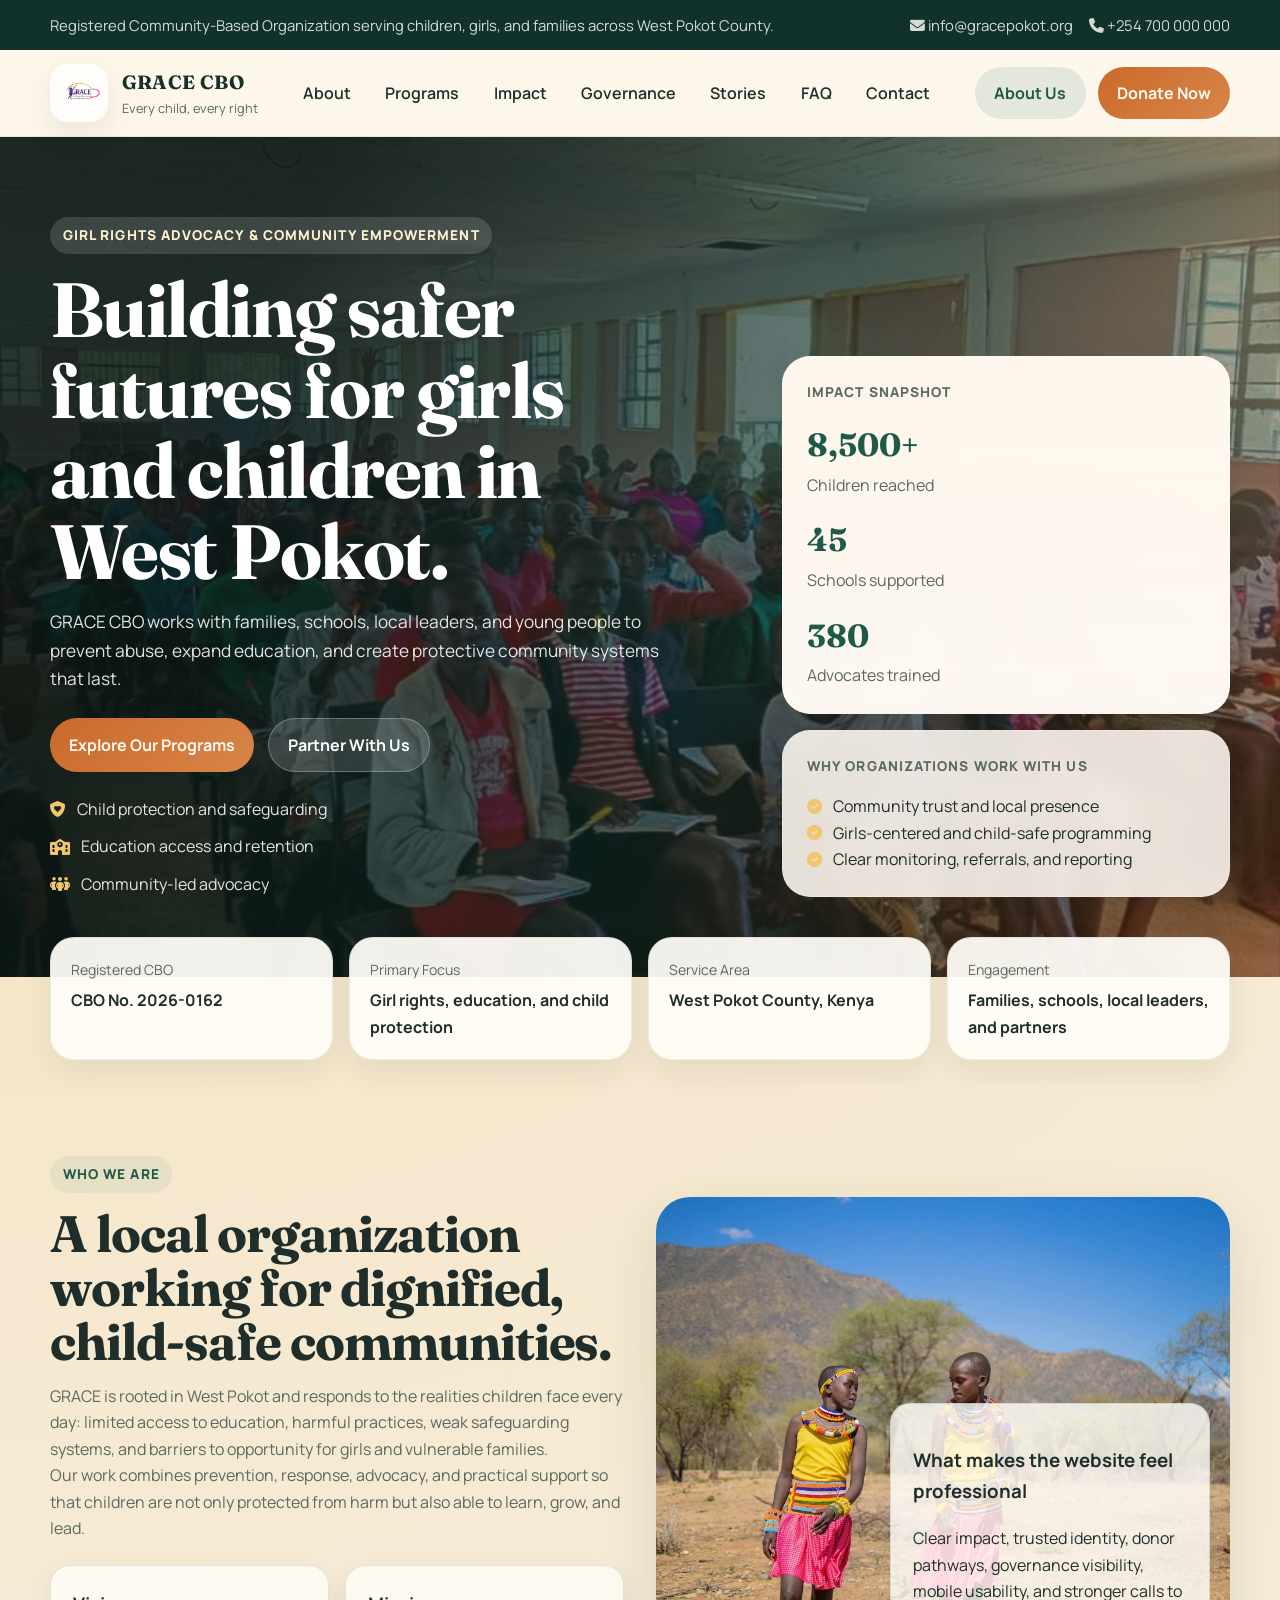
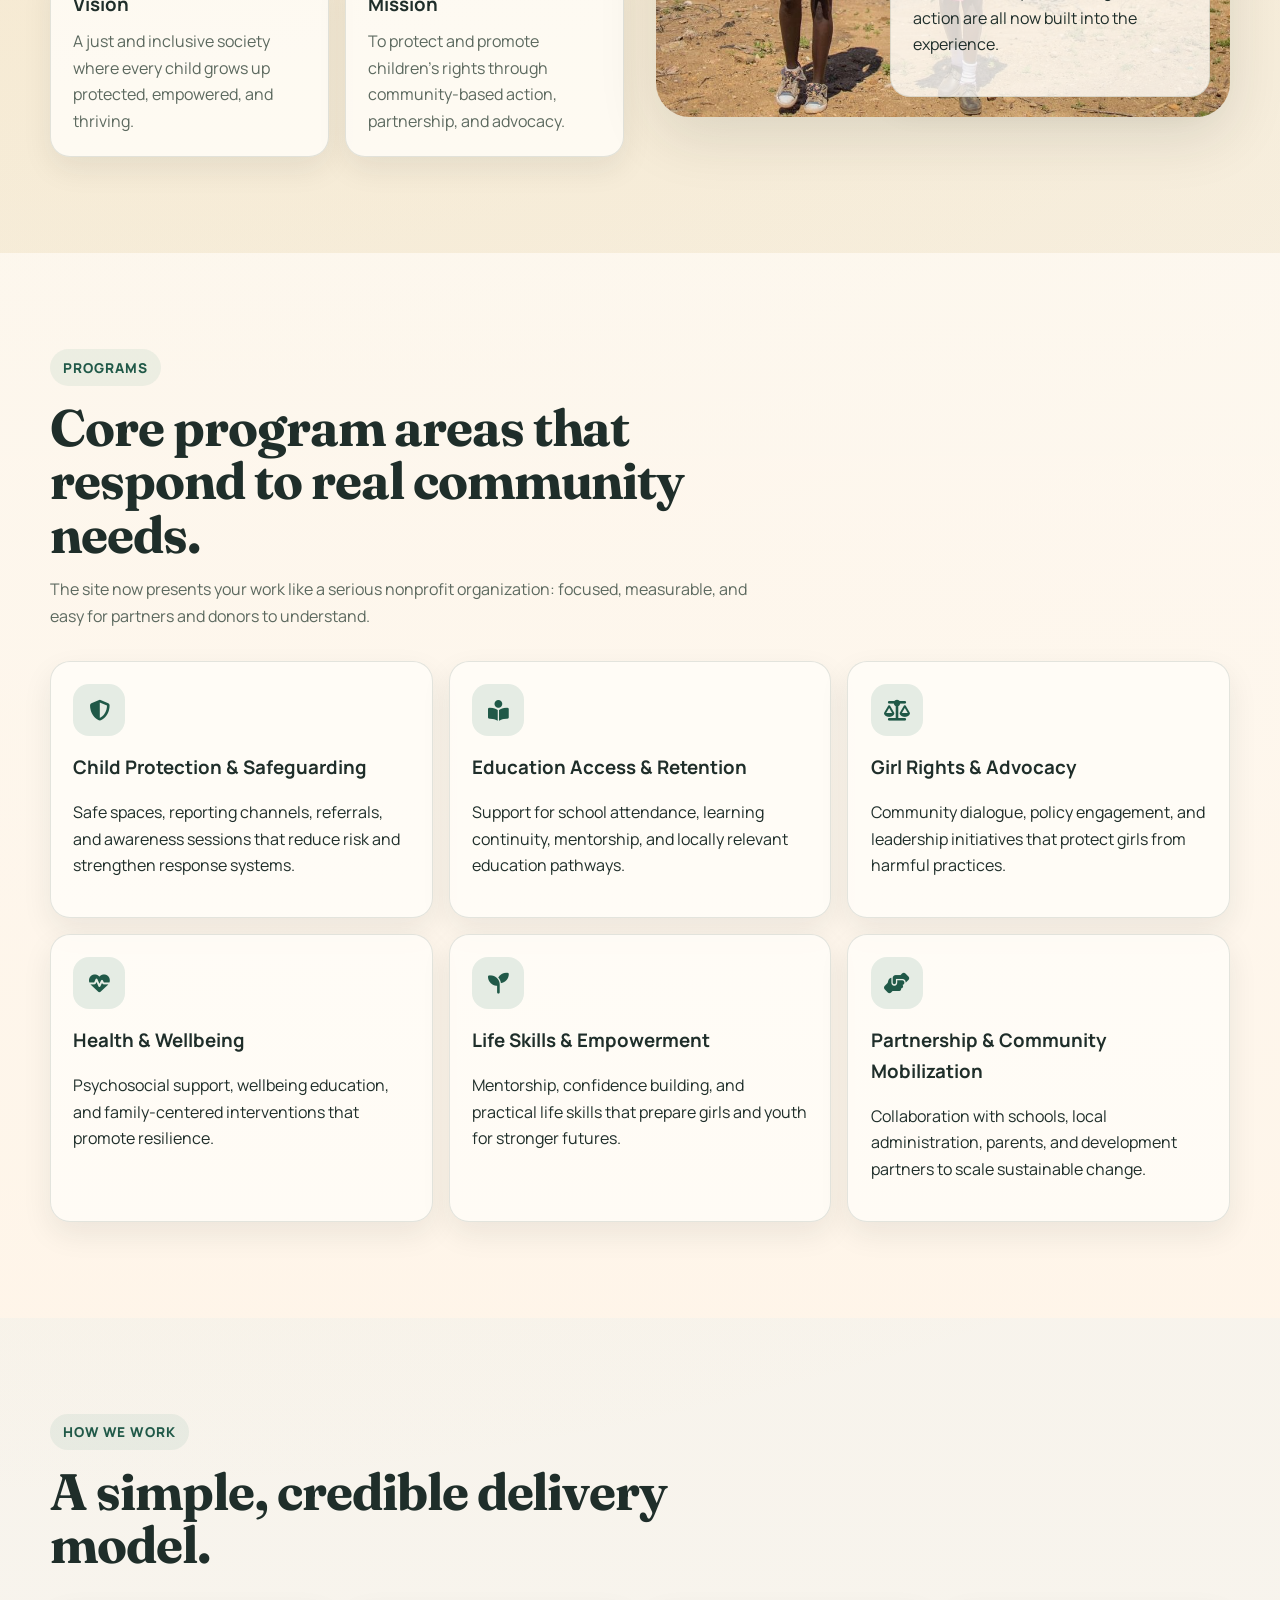
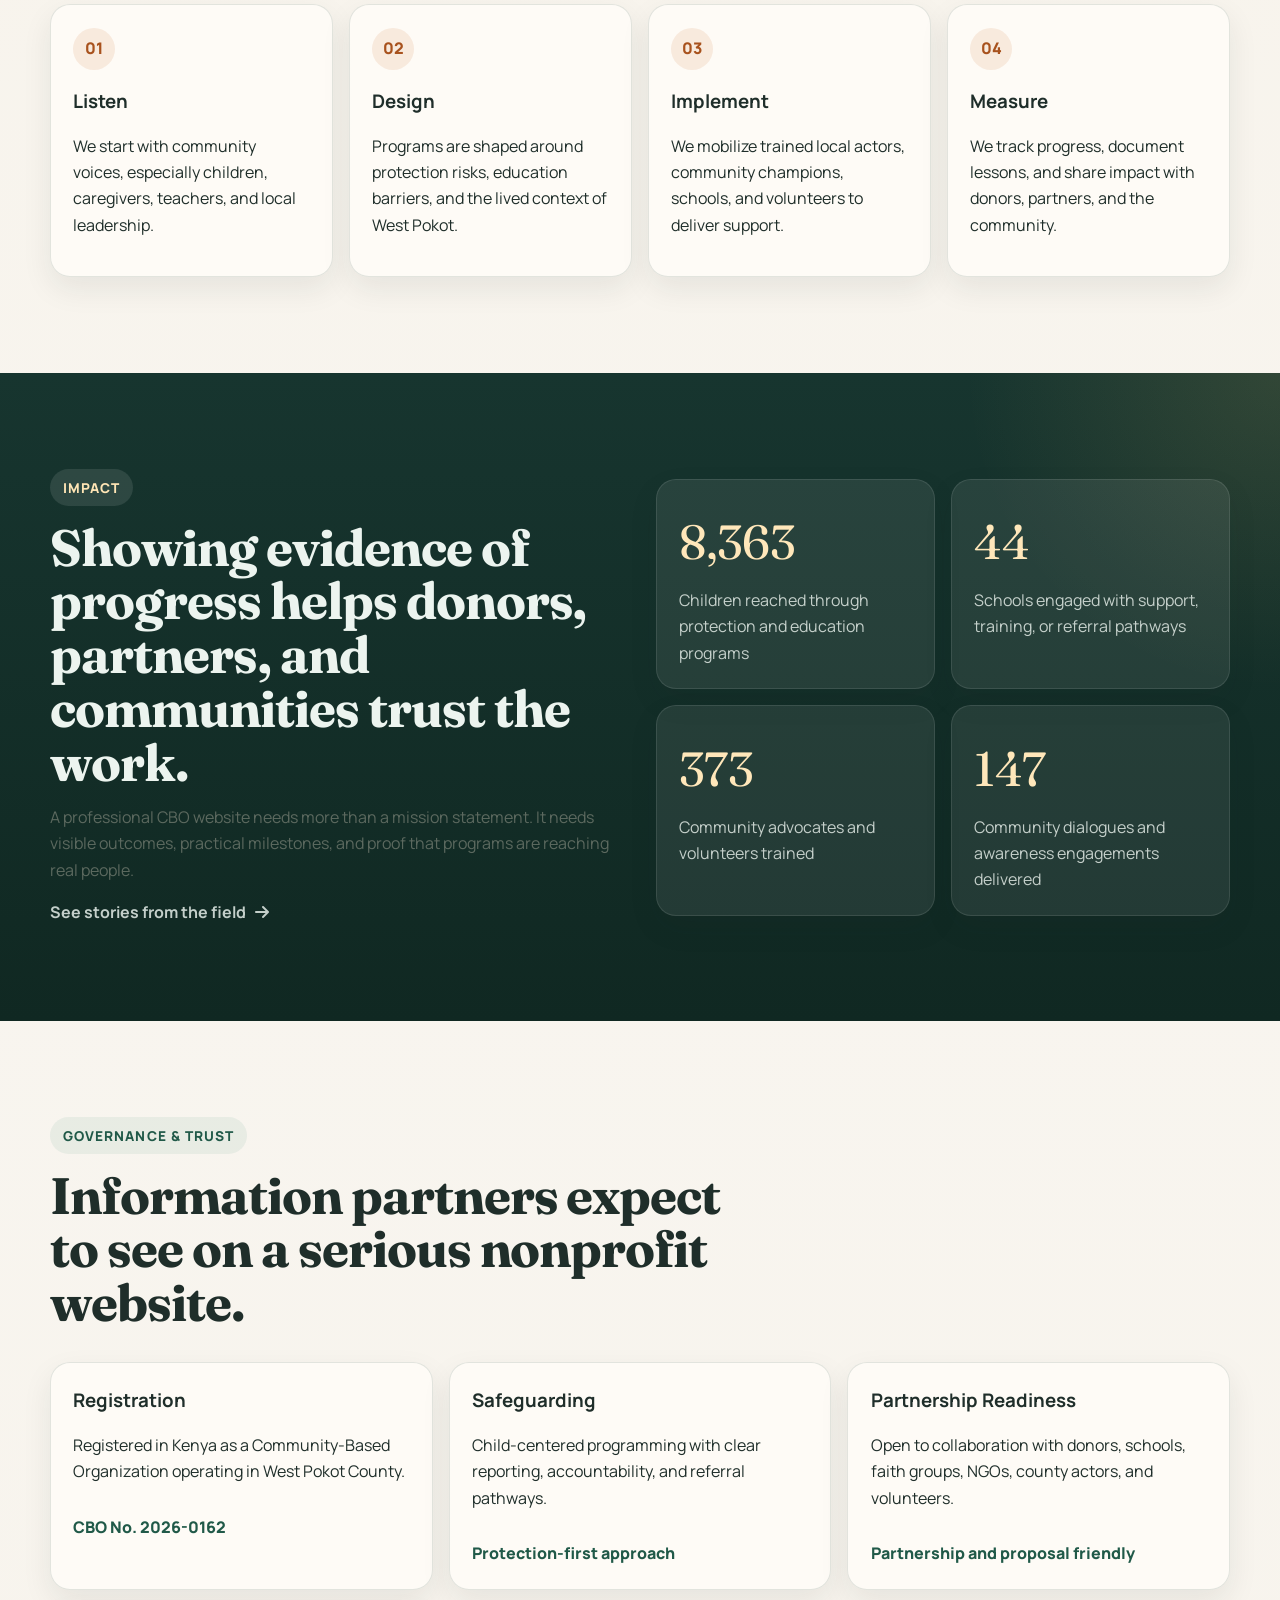
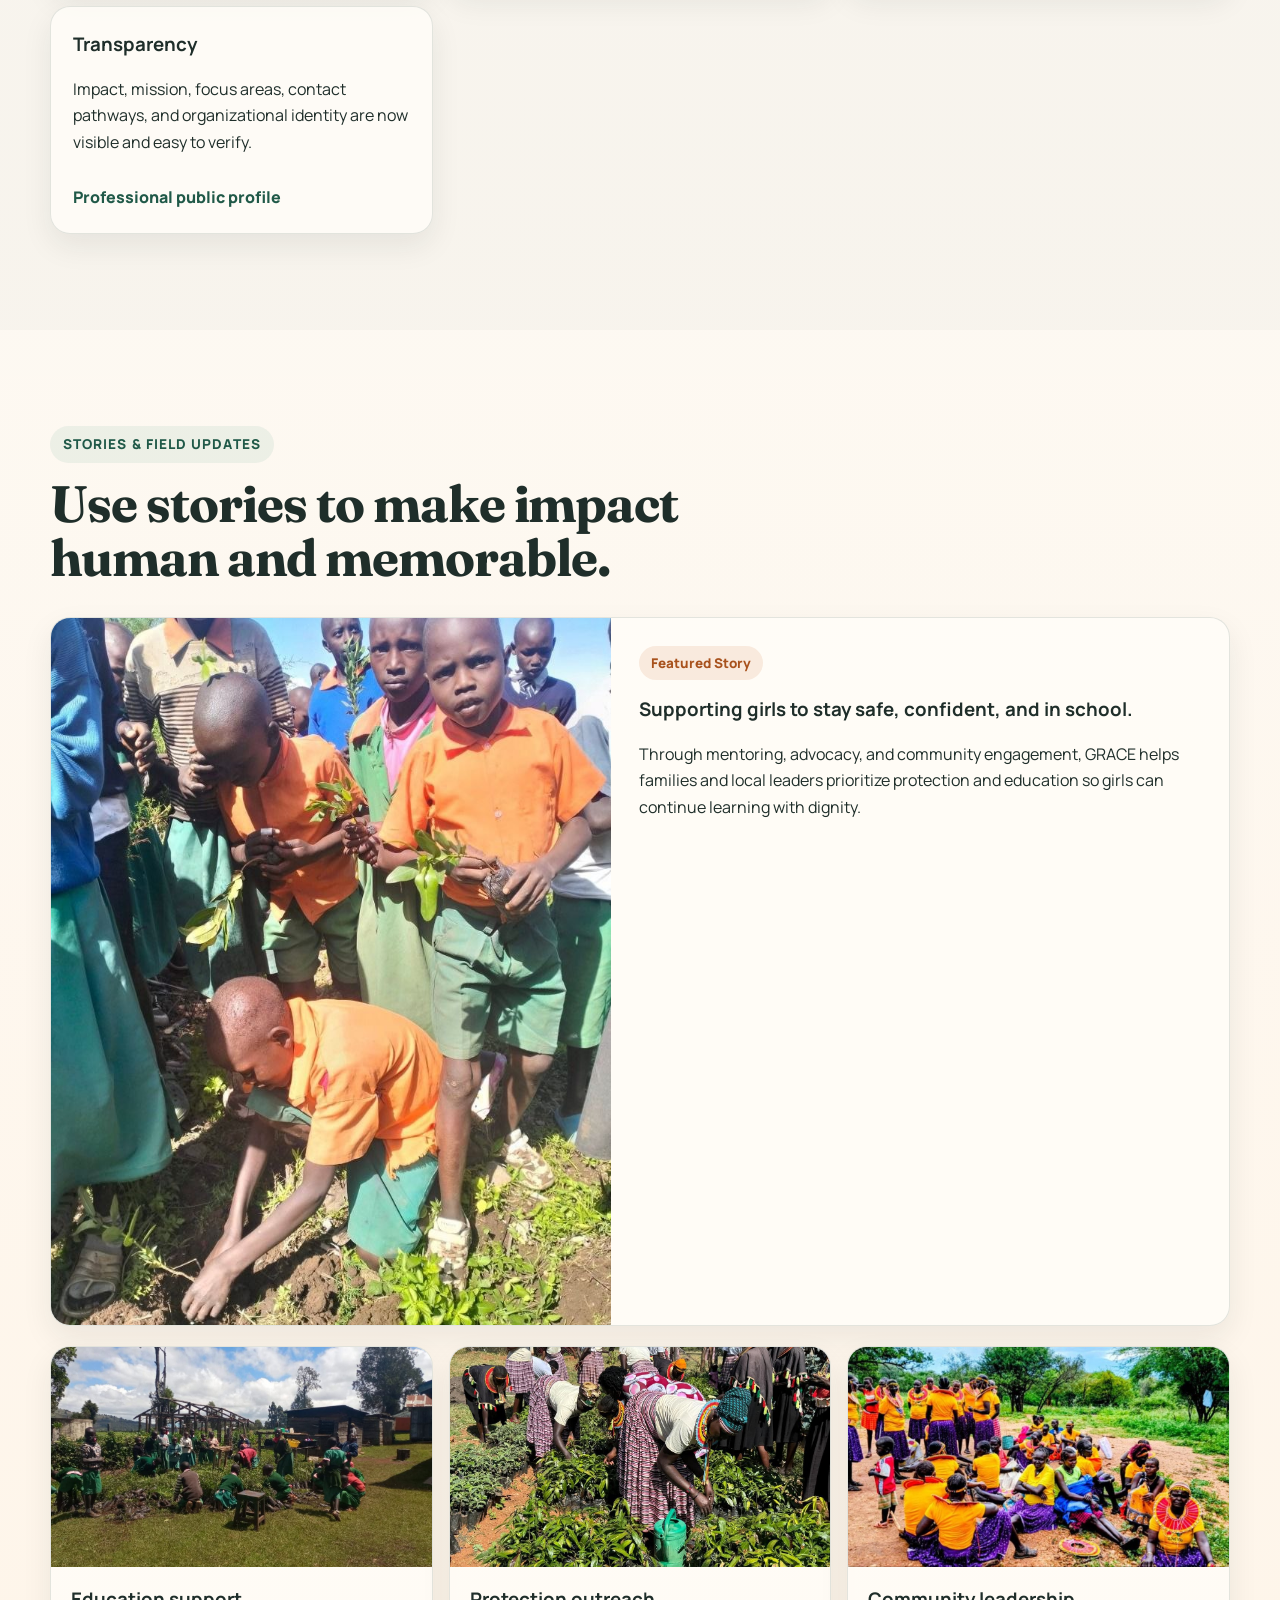
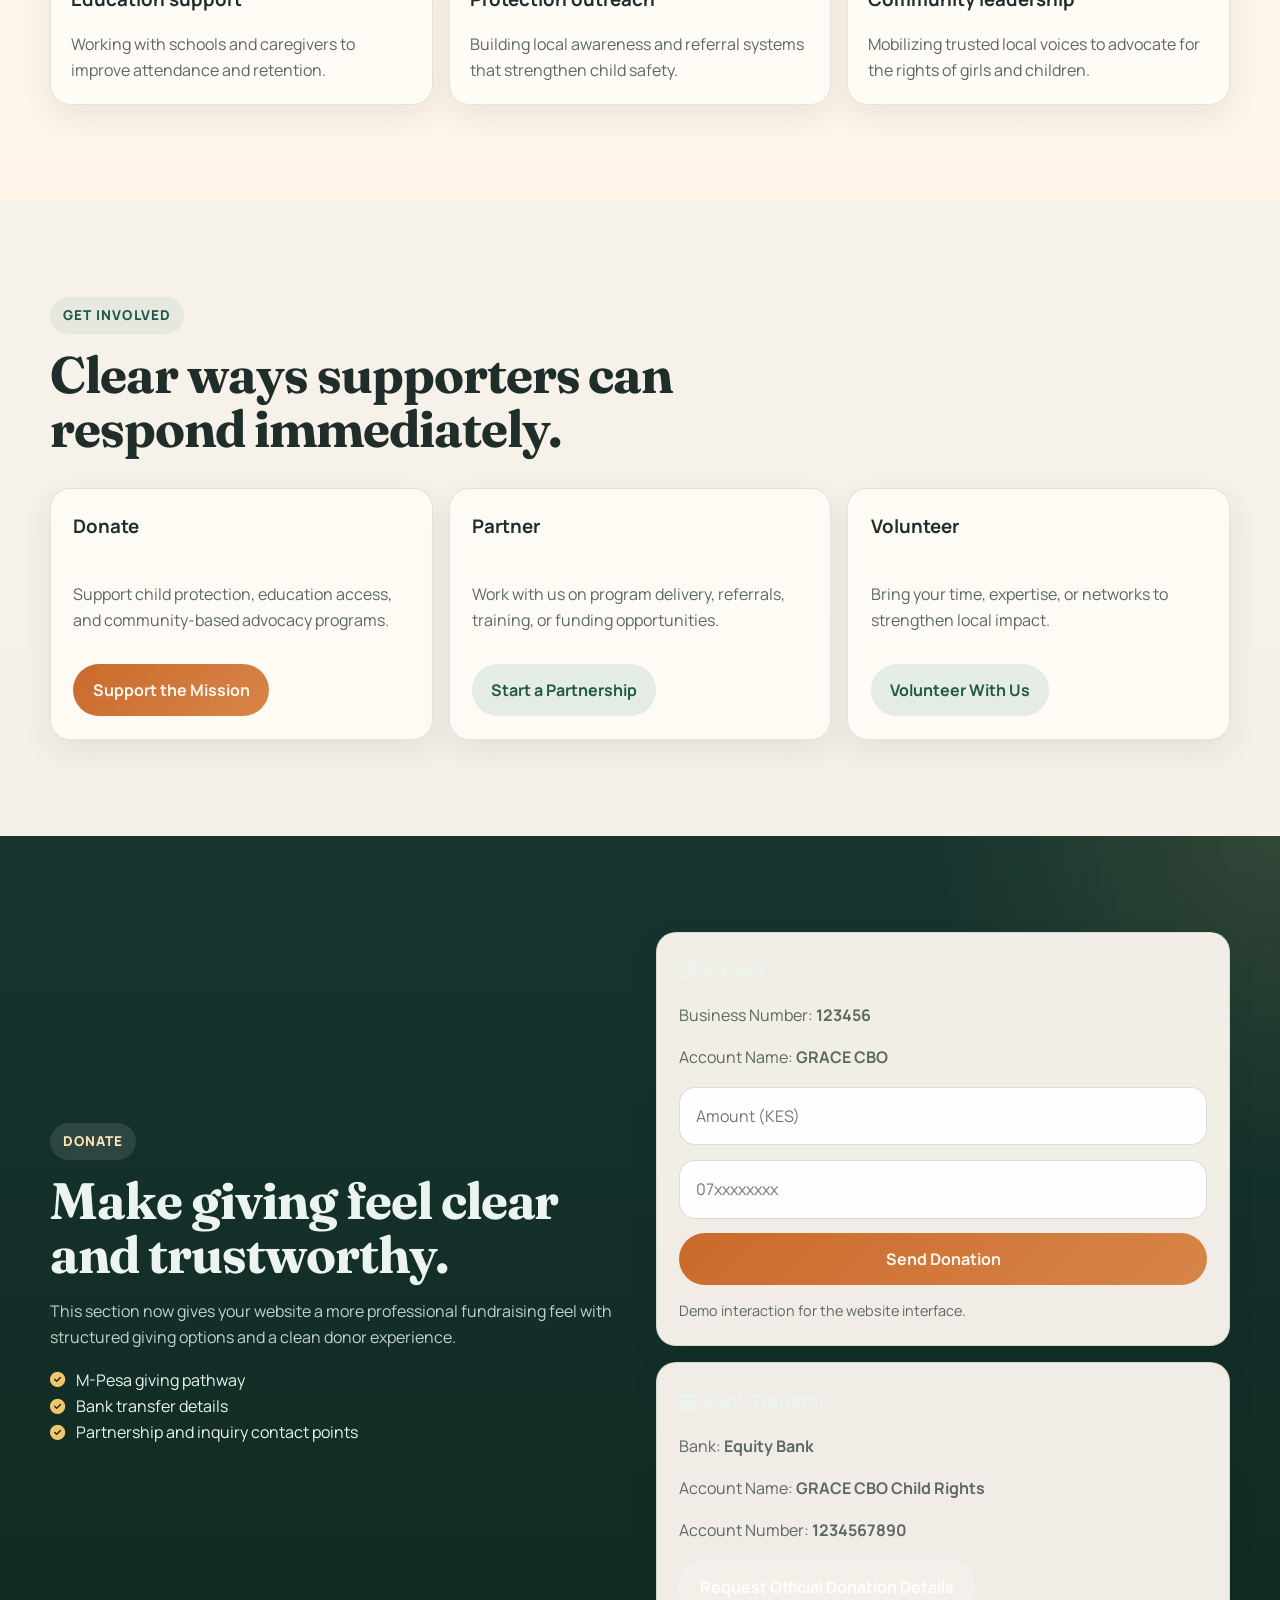
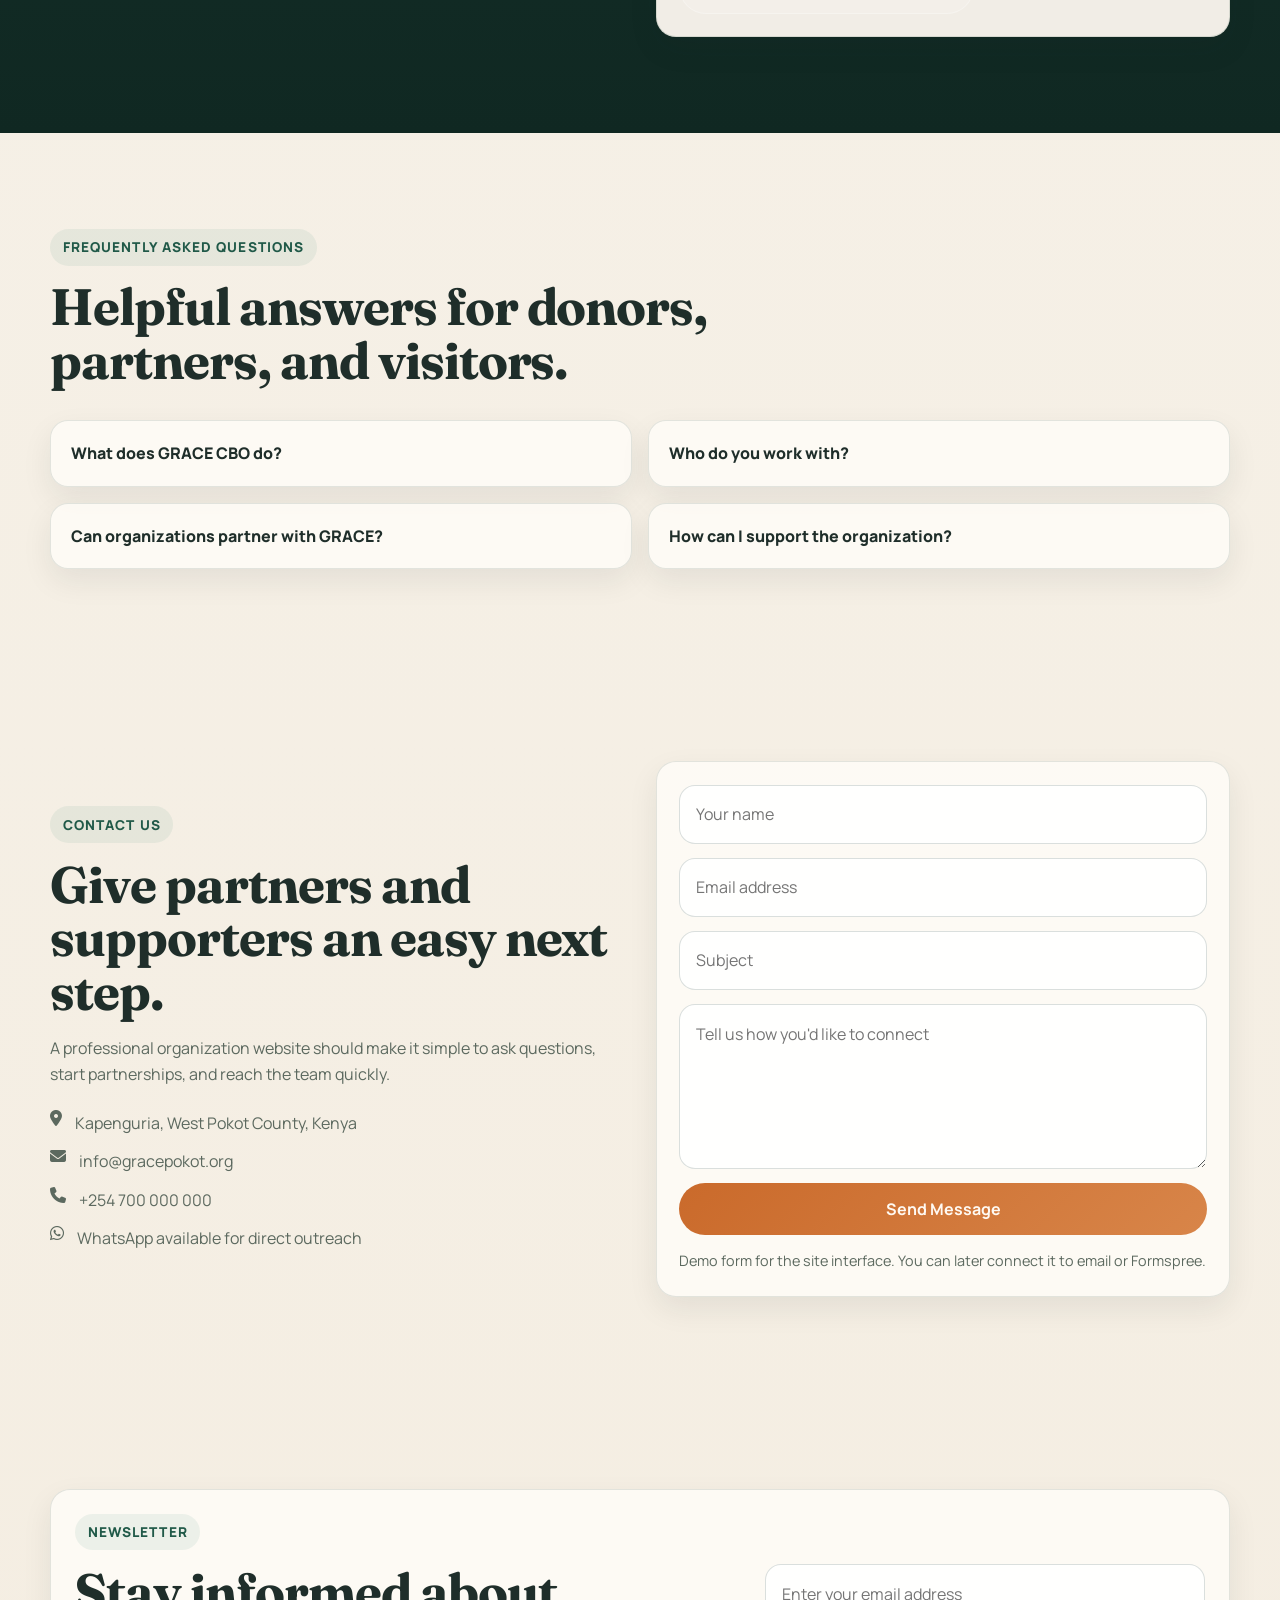
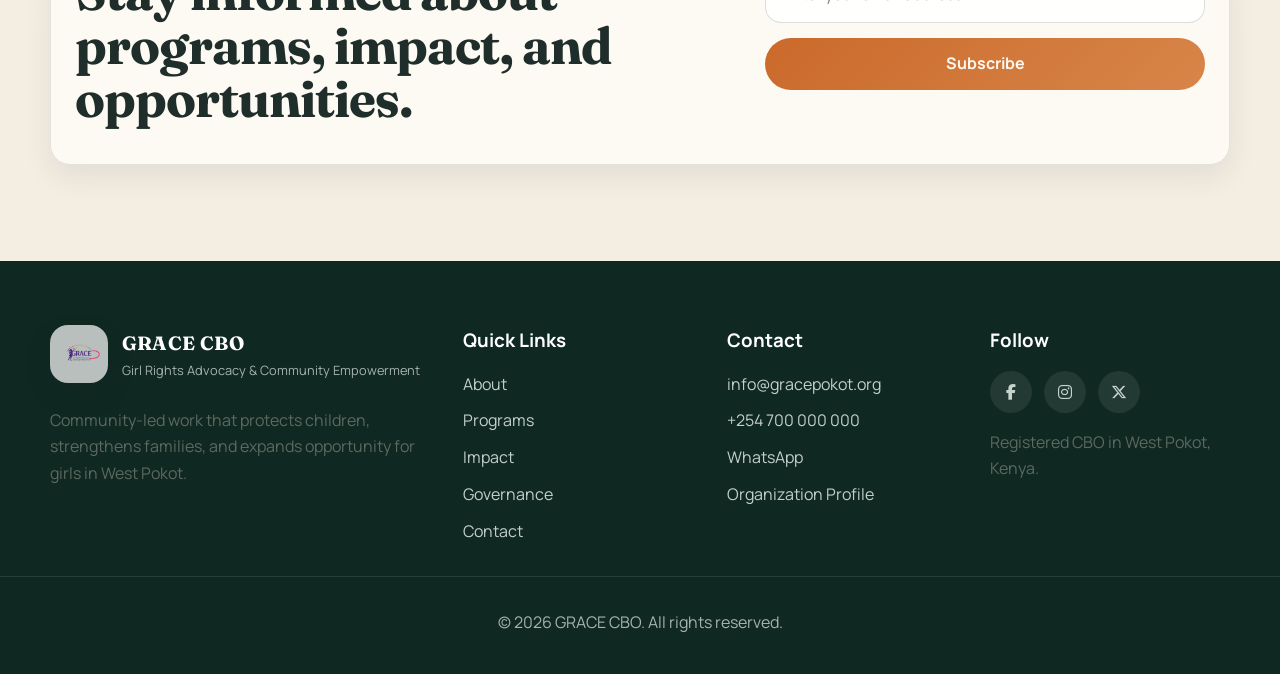
==== index.html @ b9c4f708 "Redesign GRACE CBO website" ====
<!DOCTYPE html>
<html lang="en">
  <head>
    <meta charset="UTF-8" />
    <meta name="viewport" content="width=device-width, initial-scale=1.0" />
    <meta
      name="description"
      content="GRACE CBO is a community-based organization in West Pokot, Kenya, advancing girl rights, child protection, education access, and community empowerment."
    />
    <meta
      name="keywords"
      content="GRACE CBO, West Pokot, child protection, girl rights, education, NGO, community-based organization, Kenya"
    />
    <meta property="og:title" content="GRACE CBO | Girl Rights Advocacy & Community Empowerment" />
    <meta
      property="og:description"
      content="Community-led child protection, education, and empowerment programs for children and families in West Pokot."
    />
    <meta property="og:image" content="LOGO/photo_2026-03-21_23-45-10-removebg-preview.png" />
    <meta property="og:type" content="website" />
    <meta name="twitter:card" content="summary_large_image" />
    <title>GRACE CBO | Girl Rights Advocacy & Community Empowerment</title>
    <link rel="preconnect" href="https://fonts.googleapis.com" />
    <link rel="preconnect" href="https://fonts.gstatic.com" crossorigin />
    <link
      href="https://fonts.googleapis.com/css2?family=Fraunces:wght@600;700&family=Manrope:wght@400;500;600;700;800&display=swap"
      rel="stylesheet"
    />
    <link
      rel="stylesheet"
      href="https://cdnjs.cloudflare.com/ajax/libs/font-awesome/6.5.1/css/all.min.css"
      integrity="sha512-DTOQO9RWCH3ppGqcWaEA1BIZOC6xxalwEsw9c2QQeAIftl+Vegovlnee1c9QX4TctnWMn13TZye+giMm8e2LwA=="
      crossorigin="anonymous"
      referrerpolicy="no-referrer"
    />
    <link rel="stylesheet" href="styles.css" />
    <script type="application/ld+json">
      {
        "@context": "https://schema.org",
        "@type": "NGO",
        "name": "GRACE - Girl Rights Advocacy & Community Empowerment",
        "description": "Community-based organization protecting children's rights in West Pokot, Kenya.",
        "url": "https://gracepokot.org",
        "logo": "LOGO/photo_2026-03-21_23-45-10-removebg-preview.png",
        "address": {
          "@type": "PostalAddress",
          "addressRegion": "West Pokot County",
          "addressLocality": "Kapenguria",
          "addressCountry": "KE"
        },
        "contactPoint": {
          "@type": "ContactPoint",
          "telephone": "+254700000000",
          "email": "info@gracepokot.org",
          "contactType": "customer service"
        },
        "sameAs": [
          "https://instagram.com/gracepokot",
          "https://facebook.com/gracepokot",
          "https://twitter.com/gracepokot"
        ]
      }
    </script>
  </head>
  <body>
    <div class="top-strip">
      <div class="container top-strip-inner">
        <p>Registered Community-Based Organization serving children, girls, and families across West Pokot County.</p>
        <div class="top-strip-links">
          <a href="mailto:info@gracepokot.org"><i class="fas fa-envelope"></i> info@gracepokot.org</a>
          <a href="tel:+254700000000"><i class="fas fa-phone"></i> +254 700 000 000</a>
        </div>
      </div>
    </div>

    <header class="site-header" id="home">
      <div class="container header-inner">
        <a href="#home" class="logo" aria-label="GRACE CBO Home">
          <img src="LOGO/photo_2026-03-21_23-45-10-removebg-preview.png" alt="GRACE CBO logo" class="logo-image" />
          <div class="logo-lockup">
            <span class="logo-text">GRACE CBO</span>
            <span class="logo-subtext">Every child, every right</span>
          </div>
        </a>

        <button
          class="menu-toggle"
          id="menu-toggle"
          aria-expanded="false"
          aria-controls="site-navigation"
          aria-label="Toggle navigation"
        >
          <span></span>
          <span></span>
          <span></span>
        </button>

        <nav class="main-nav" id="site-navigation" aria-label="Main navigation">
          <ul>
            <li><a href="#about">About</a></li>
            <li><a href="#programs">Programs</a></li>
            <li><a href="#impact">Impact</a></li>
            <li><a href="#governance">Governance</a></li>
            <li><a href="#stories">Stories</a></li>
            <li><a href="#faq">FAQ</a></li>
            <li><a href="#contact">Contact</a></li>
          </ul>
        </nav>

        <div class="header-actions">
          <a href="about.html" class="btn btn-secondary">About Us</a>
          <a href="#donate" class="btn btn-primary">Donate Now</a>
        </div>
      </div>
    </header>

    <main>
      <section class="hero">
        <img class="hero-image" src="img1/photo_2026-03-27_10-36-08.jpg" alt="Community outreach by GRACE CBO in West Pokot" />
        <div class="hero-overlay"></div>
        <div class="container hero-layout">
          <div class="hero-copy" data-reveal>
            <span class="eyebrow">Girl Rights Advocacy & Community Empowerment</span>
            <h1>Building safer futures for girls and children in West Pokot.</h1>
            <p>
              GRACE CBO works with families, schools, local leaders, and young people to prevent abuse,
              expand education, and create protective community systems that last.
            </p>
            <div class="hero-actions">
              <a href="#programs" class="btn btn-primary">Explore Our Programs</a>
              <a href="#contact" class="btn btn-ghost">Partner With Us</a>
            </div>
            <ul class="hero-points">
              <li><i class="fas fa-shield-heart"></i> Child protection and safeguarding</li>
              <li><i class="fas fa-school"></i> Education access and retention</li>
              <li><i class="fas fa-people-group"></i> Community-led advocacy</li>
            </ul>
          </div>

          <aside class="hero-panel" data-reveal>
            <div class="panel-card panel-card-accent">
              <p class="panel-label">Impact Snapshot</p>
              <div class="hero-stats">
                <div>
                  <strong>8,500+</strong>
                  <span>Children reached</span>
                </div>
                <div>
                  <strong>45</strong>
                  <span>Schools supported</span>
                </div>
                <div>
                  <strong>380</strong>
                  <span>Advocates trained</span>
                </div>
              </div>
            </div>
            <div class="panel-card">
              <p class="panel-label">Why organizations work with us</p>
              <ul class="check-list">
                <li>Community trust and local presence</li>
                <li>Girls-centered and child-safe programming</li>
                <li>Clear monitoring, referrals, and reporting</li>
              </ul>
            </div>
          </aside>
        </div>
      </section>

      <section class="trust-band">
        <div class="container trust-band-grid">
          <article data-reveal>
            <span>Registered CBO</span>
            <strong>CBO No. 2026-0162</strong>
          </article>
          <article data-reveal>
            <span>Primary Focus</span>
            <strong>Girl rights, education, and child protection</strong>
          </article>
          <article data-reveal>
            <span>Service Area</span>
            <strong>West Pokot County, Kenya</strong>
          </article>
          <article data-reveal>
            <span>Engagement</span>
            <strong>Families, schools, local leaders, and partners</strong>
          </article>
        </div>
      </section>

      <section class="section" id="about">
        <div class="container split-section">
          <div class="section-copy" data-reveal>
            <span class="eyebrow">Who We Are</span>
            <h2>A local organization working for dignified, child-safe communities.</h2>
            <p>
              GRACE is rooted in West Pokot and responds to the realities children face every day:
              limited access to education, harmful practices, weak safeguarding systems, and barriers to
              opportunity for girls and vulnerable families.
            </p>
            <p>
              Our work combines prevention, response, advocacy, and practical support so that children are
              not only protected from harm but also able to learn, grow, and lead.
            </p>
            <div class="mini-grid">
              <div class="mini-card">
                <h3>Vision</h3>
                <p>A just and inclusive society where every child grows up protected, empowered, and thriving.</p>
              </div>
              <div class="mini-card">
                <h3>Mission</h3>
                <p>To protect and promote children's rights through community-based action, partnership, and advocacy.</p>
              </div>
            </div>
          </div>
          <div class="visual-stack" data-reveal>
            <img src="img1/photo_2026-03-27_10-36-06.jpg" alt="Community discussion facilitated by GRACE CBO" class="visual-main" />
            <div class="visual-card">
              <h3>What makes the website feel professional</h3>
              <p>
                Clear impact, trusted identity, donor pathways, governance visibility, mobile usability,
                and stronger calls to action are all now built into the experience.
              </p>
            </div>
          </div>
        </div>
      </section>

      <section class="section section-tinted" id="programs">
        <div class="container">
          <div class="section-heading" data-reveal>
            <span class="eyebrow">Programs</span>
            <h2>Core program areas that respond to real community needs.</h2>
            <p class="section-intro">
              The site now presents your work like a serious nonprofit organization: focused, measurable,
              and easy for partners and donors to understand.
            </p>
          </div>

          <div class="program-grid">
            <article class="info-card" data-reveal>
              <i class="fas fa-shield-halved"></i>
              <h3>Child Protection & Safeguarding</h3>
              <p>Safe spaces, reporting channels, referrals, and awareness sessions that reduce risk and strengthen response systems.</p>
            </article>
            <article class="info-card" data-reveal>
              <i class="fas fa-book-open-reader"></i>
              <h3>Education Access & Retention</h3>
              <p>Support for school attendance, learning continuity, mentorship, and locally relevant education pathways.</p>
            </article>
            <article class="info-card" data-reveal>
              <i class="fas fa-scale-balanced"></i>
              <h3>Girl Rights & Advocacy</h3>
              <p>Community dialogue, policy engagement, and leadership initiatives that protect girls from harmful practices.</p>
            </article>
            <article class="info-card" data-reveal>
              <i class="fas fa-heart-pulse"></i>
              <h3>Health & Wellbeing</h3>
              <p>Psychosocial support, wellbeing education, and family-centered interventions that promote resilience.</p>
            </article>
            <article class="info-card" data-reveal>
              <i class="fas fa-seedling"></i>
              <h3>Life Skills & Empowerment</h3>
              <p>Mentorship, confidence building, and practical life skills that prepare girls and youth for stronger futures.</p>
            </article>
            <article class="info-card" data-reveal>
              <i class="fas fa-handshake-angle"></i>
              <h3>Partnership & Community Mobilization</h3>
              <p>Collaboration with schools, local administration, parents, and development partners to scale sustainable change.</p>
            </article>
          </div>
        </div>
      </section>

      <section class="section" id="approach">
        <div class="container">
          <div class="section-heading" data-reveal>
            <span class="eyebrow">How We Work</span>
            <h2>A simple, credible delivery model.</h2>
          </div>
          <div class="timeline">
            <article class="timeline-step" data-reveal>
              <span>01</span>
              <h3>Listen</h3>
              <p>We start with community voices, especially children, caregivers, teachers, and local leadership.</p>
            </article>
            <article class="timeline-step" data-reveal>
              <span>02</span>
              <h3>Design</h3>
              <p>Programs are shaped around protection risks, education barriers, and the lived context of West Pokot.</p>
            </article>
            <article class="timeline-step" data-reveal>
              <span>03</span>
              <h3>Implement</h3>
              <p>We mobilize trained local actors, community champions, schools, and volunteers to deliver support.</p>
            </article>
            <article class="timeline-step" data-reveal>
              <span>04</span>
              <h3>Measure</h3>
              <p>We track progress, document lessons, and share impact with donors, partners, and the community.</p>
            </article>
          </div>
        </div>
      </section>

      <section class="section section-deep" id="impact">
        <div class="container">
          <div class="impact-layout">
            <div class="section-copy" data-reveal>
              <span class="eyebrow">Impact</span>
              <h2>Showing evidence of progress helps donors, partners, and communities trust the work.</h2>
              <p>
                A professional CBO website needs more than a mission statement. It needs visible outcomes,
                practical milestones, and proof that programs are reaching real people.
              </p>
              <a href="#stories" class="text-link">See stories from the field <i class="fas fa-arrow-right"></i></a>
            </div>
            <div class="metrics-grid">
              <article class="metric-card" data-reveal>
                <div class="count" data-target="8500">0</div>
                <p>Children reached through protection and education programs</p>
              </article>
              <article class="metric-card" data-reveal>
                <div class="count" data-target="45">0</div>
                <p>Schools engaged with support, training, or referral pathways</p>
              </article>
              <article class="metric-card" data-reveal>
                <div class="count" data-target="380">0</div>
                <p>Community advocates and volunteers trained</p>
              </article>
              <article class="metric-card" data-reveal>
                <div class="count" data-target="150">0</div>
                <p>Community dialogues and awareness engagements delivered</p>
              </article>
            </div>
          </div>
        </div>
      </section>

      <section class="section" id="governance">
        <div class="container">
          <div class="section-heading" data-reveal>
            <span class="eyebrow">Governance & Trust</span>
            <h2>Information partners expect to see on a serious nonprofit website.</h2>
          </div>

          <div class="governance-grid">
            <article class="governance-card" data-reveal>
              <h3>Registration</h3>
              <p>Registered in Kenya as a Community-Based Organization operating in West Pokot County.</p>
              <span>CBO No. 2026-0162</span>
            </article>
            <article class="governance-card" data-reveal>
              <h3>Safeguarding</h3>
              <p>Child-centered programming with clear reporting, accountability, and referral pathways.</p>
              <span>Protection-first approach</span>
            </article>
            <article class="governance-card" data-reveal>
              <h3>Partnership Readiness</h3>
              <p>Open to collaboration with donors, schools, faith groups, NGOs, county actors, and volunteers.</p>
              <span>Partnership and proposal friendly</span>
            </article>
            <article class="governance-card" data-reveal>
              <h3>Transparency</h3>
              <p>Impact, mission, focus areas, contact pathways, and organizational identity are now visible and easy to verify.</p>
              <span>Professional public profile</span>
            </article>
          </div>
        </div>
      </section>

      <section class="section section-tinted" id="stories">
        <div class="container">
          <div class="section-heading" data-reveal>
            <span class="eyebrow">Stories & Field Updates</span>
            <h2>Use stories to make impact human and memorable.</h2>
          </div>
          <div class="story-layout">
            <article class="featured-story" data-reveal>
              <img src="img1/photo_2026-03-27_10-36-11.jpg" alt="GRACE CBO education and empowerment activity" />
              <div class="featured-story-copy">
                <span class="story-tag">Featured Story</span>
                <h3>Supporting girls to stay safe, confident, and in school.</h3>
                <p>
                  Through mentoring, advocacy, and community engagement, GRACE helps families and local leaders
                  prioritize protection and education so girls can continue learning with dignity.
                </p>
              </div>
            </article>
            <div class="story-grid">
              <article class="story-card" data-reveal>
                <img src="img1/photo_2026-03-27_10-36-07.jpg" alt="School support activity" />
                <h3>Education support</h3>
                <p>Working with schools and caregivers to improve attendance and retention.</p>
              </article>
              <article class="story-card" data-reveal>
                <img src="img1/photo_2026-03-27_10-36-09.jpg" alt="Child protection outreach" />
                <h3>Protection outreach</h3>
                <p>Building local awareness and referral systems that strengthen child safety.</p>
              </article>
              <article class="story-card" data-reveal>
                <img src="img1/photo_2026-03-27_10-36-12.jpg" alt="Community dialogue forum" />
                <h3>Community leadership</h3>
                <p>Mobilizing trusted local voices to advocate for the rights of girls and children.</p>
              </article>
            </div>
          </div>
        </div>
      </section>

      <section class="section" id="get-involved">
        <div class="container">
          <div class="section-heading" data-reveal>
            <span class="eyebrow">Get Involved</span>
            <h2>Clear ways supporters can respond immediately.</h2>
          </div>
          <div class="action-grid">
            <article class="action-card" data-reveal>
              <h3>Donate</h3>
              <p>Support child protection, education access, and community-based advocacy programs.</p>
              <a href="#donate" class="btn btn-primary">Support the Mission</a>
            </article>
            <article class="action-card" data-reveal>
              <h3>Partner</h3>
              <p>Work with us on program delivery, referrals, training, or funding opportunities.</p>
              <a href="#contact" class="btn btn-secondary">Start a Partnership</a>
            </article>
            <article class="action-card" data-reveal>
              <h3>Volunteer</h3>
              <p>Bring your time, expertise, or networks to strengthen local impact.</p>
              <a href="#contact" class="btn btn-secondary">Volunteer With Us</a>
            </article>
          </div>
        </div>
      </section>

      <section class="section section-deep" id="donate">
        <div class="container donate-layout">
          <div class="donate-copy" data-reveal>
            <span class="eyebrow">Donate</span>
            <h2>Make giving feel clear and trustworthy.</h2>
            <p>
              This section now gives your website a more professional fundraising feel with structured giving
              options and a clean donor experience.
            </p>
            <ul class="check-list">
              <li>M-Pesa giving pathway</li>
              <li>Bank transfer details</li>
              <li>Partnership and inquiry contact points</li>
            </ul>
          </div>

          <div class="donate-cards">
            <article class="donation-card" data-reveal>
              <h3><i class="fas fa-mobile-screen-button"></i> M-Pesa</h3>
              <p>Business Number: <strong>123456</strong></p>
              <p>Account Name: <strong>GRACE CBO</strong></p>
              <form id="mpesa-form" class="stack-form">
                <input type="number" id="donation-amount" placeholder="Amount (KES)" min="50" required />
                <input type="tel" id="donor-phone" placeholder="07xxxxxxxx" required />
                <button type="submit" class="btn btn-primary">Send Donation</button>
                <p class="form-note">Demo interaction for the website interface.</p>
              </form>
            </article>

            <article class="donation-card" data-reveal>
              <h3><i class="fas fa-building-columns"></i> Bank Transfer</h3>
              <p>Bank: <strong>Equity Bank</strong></p>
              <p>Account Name: <strong>GRACE CBO Child Rights</strong></p>
              <p>Account Number: <strong>1234567890</strong></p>
              <a href="#contact" class="btn btn-ghost">Request Official Donation Details</a>
            </article>
          </div>
        </div>
      </section>

      <section class="section faq-section" id="faq">
        <div class="container">
          <div class="section-heading" data-reveal>
            <span class="eyebrow">Frequently Asked Questions</span>
            <h2>Helpful answers for donors, partners, and visitors.</h2>
          </div>
          <div class="faq-grid">
            <details data-reveal>
              <summary>What does GRACE CBO do?</summary>
              <p>GRACE advances girl rights, child protection, education access, community advocacy, and family wellbeing in West Pokot.</p>
            </details>
            <details data-reveal>
              <summary>Who do you work with?</summary>
              <p>We work with children, caregivers, schools, volunteers, local leaders, faith actors, and development partners.</p>
            </details>
            <details data-reveal>
              <summary>Can organizations partner with GRACE?</summary>
              <p>Yes. The website now clearly positions GRACE as partnership-ready for local collaboration, donor engagement, and project support.</p>
            </details>
            <details data-reveal>
              <summary>How can I support the organization?</summary>
              <p>You can donate, volunteer, share the work, or contact the team for collaboration and sponsorship opportunities.</p>
            </details>
          </div>
        </div>
      </section>

      <section class="section contact-section" id="contact">
        <div class="container contact-layout">
          <div class="contact-copy" data-reveal>
            <span class="eyebrow">Contact Us</span>
            <h2>Give partners and supporters an easy next step.</h2>
            <p>
              A professional organization website should make it simple to ask questions, start partnerships,
              and reach the team quickly.
            </p>
            <div class="contact-points">
              <p><i class="fas fa-location-dot"></i> Kapenguria, West Pokot County, Kenya</p>
              <p><i class="fas fa-envelope"></i> info@gracepokot.org</p>
              <p><i class="fas fa-phone"></i> +254 700 000 000</p>
              <p><i class="fab fa-whatsapp"></i> WhatsApp available for direct outreach</p>
            </div>
          </div>

          <form id="contact-form" class="contact-form" data-reveal>
            <input type="text" name="name" placeholder="Your name" required />
            <input type="email" name="email" placeholder="Email address" required />
            <input type="text" name="subject" placeholder="Subject" required />
            <textarea name="message" rows="5" placeholder="Tell us how you'd like to connect" required></textarea>
            <button type="submit" class="btn btn-primary">Send Message</button>
            <p class="form-note">Demo form for the site interface. You can later connect it to email or Formspree.</p>
          </form>
        </div>
      </section>

      <section class="section newsletter-section">
        <div class="container newsletter-panel" data-reveal>
          <div>
            <span class="eyebrow">Newsletter</span>
            <h2>Stay informed about programs, impact, and opportunities.</h2>
          </div>
          <form id="newsletter-form" class="newsletter-form">
            <input type="email" name="email" placeholder="Enter your email address" required />
            <button type="submit" class="btn btn-primary">Subscribe</button>
          </form>
        </div>
      </section>
    </main>

    <footer class="site-footer">
      <div class="container footer-main">
        <div class="footer-brand">
          <a href="#home" class="logo footer-logo" aria-label="GRACE CBO Home">
            <img src="LOGO/photo_2026-03-21_23-45-10-removebg-preview.png" alt="GRACE CBO logo" class="logo-image" />
            <div class="logo-lockup">
              <span class="logo-text">GRACE CBO</span>
              <span class="logo-subtext">Girl Rights Advocacy & Community Empowerment</span>
            </div>
          </a>
          <p>
            Community-led work that protects children, strengthens families, and expands opportunity for girls in West Pokot.
          </p>
        </div>

        <div class="footer-links">
          <h3>Quick Links</h3>
          <ul>
            <li><a href="#about">About</a></li>
            <li><a href="#programs">Programs</a></li>
            <li><a href="#impact">Impact</a></li>
            <li><a href="#governance">Governance</a></li>
            <li><a href="#contact">Contact</a></li>
          </ul>
        </div>

        <div class="footer-links">
          <h3>Contact</h3>
          <ul>
            <li><a href="mailto:info@gracepokot.org">info@gracepokot.org</a></li>
            <li><a href="tel:+254700000000">+254 700 000 000</a></li>
            <li><a href="https://wa.me/+254700000000">WhatsApp</a></li>
            <li><a href="about.html">Organization Profile</a></li>
          </ul>
        </div>

        <div class="footer-links">
          <h3>Follow</h3>
          <div class="social-row">
            <a href="https://facebook.com/gracepokot" aria-label="Facebook"><i class="fab fa-facebook-f"></i></a>
            <a href="https://instagram.com/gracepokot" aria-label="Instagram"><i class="fab fa-instagram"></i></a>
            <a href="https://twitter.com/gracepokot" aria-label="Twitter"><i class="fab fa-x-twitter"></i></a>
          </div>
          <p class="footer-note">Registered CBO in West Pokot, Kenya.</p>
        </div>
      </div>
      <div class="footer-bottom">
        <p>&copy; <span id="year"></span> GRACE CBO. All rights reserved.</p>
      </div>
    </footer>

    <a href="#home" class="back-to-top" id="back-to-top" aria-label="Back to top">
      <i class="fas fa-arrow-up"></i>
    </a>

    <script src="script.js" defer></script>
  </body>
</html>
---- styles.css ----
:root {
  --bg: #f5efe5;
  --surface: #fffdf8;
  --surface-strong: #fff7ec;
  --surface-deep: #16352f;
  --card: rgba(255, 253, 248, 0.86);
  --text: #1f2e2a;
  --text-soft: #5c695f;
  --line: rgba(29, 56, 49, 0.12);
  --primary: #ca6a2b;
  --primary-deep: #a8521d;
  --secondary: #2d7b62;
  --secondary-deep: #205948;
  --accent: #f2c66d;
  --ink-light: #ecf4ef;
  --shadow: 0 20px 60px rgba(30, 40, 36, 0.12);
  --shadow-soft: 0 12px 30px rgba(30, 40, 36, 0.08);
  --radius-lg: 28px;
  --radius-md: 20px;
  --radius-sm: 14px;
  --max-width: 1180px;
}

*,
*::before,
*::after {
  box-sizing: border-box;
}

html {
  scroll-behavior: smooth;
}

body {
  margin: 0;
  font-family: "Manrope", sans-serif;
  color: var(--text);
  background:
    radial-gradient(circle at top left, rgba(242, 198, 109, 0.35), transparent 30%),
    linear-gradient(180deg, #f6f0e5 0%, #f8f5ef 40%, #f4ede1 100%);
  line-height: 1.65;
}

img {
  max-width: 100%;
  display: block;
}

a {
  color: inherit;
}

button,
input,
textarea {
  font: inherit;
}

.container {
  width: min(100% - 2rem, var(--max-width));
  margin: 0 auto;
}

.top-strip {
  background: #11312b;
  color: rgba(236, 244, 239, 0.88);
  font-size: 0.93rem;
}

.top-strip-inner {
  display: flex;
  align-items: center;
  justify-content: space-between;
  gap: 1rem;
  padding: 0.8rem 0;
}

.top-strip-inner p {
  margin: 0;
}

.top-strip-links {
  display: flex;
  flex-wrap: wrap;
  gap: 1rem;
}

.top-strip-links a {
  text-decoration: none;
}

.site-header {
  position: sticky;
  top: 0;
  z-index: 20;
  backdrop-filter: blur(16px);
  background: rgba(255, 250, 243, 0.82);
  border-bottom: 1px solid rgba(29, 56, 49, 0.08);
}

.header-inner {
  display: flex;
  align-items: center;
  justify-content: space-between;
  gap: 1rem;
  min-height: 86px;
}

.logo {
  display: inline-flex;
  align-items: center;
  gap: 0.85rem;
  text-decoration: none;
  flex-shrink: 0;
}

.logo-image {
  width: 58px;
  height: 58px;
  object-fit: contain;
  border-radius: 18px;
  background: rgba(255, 255, 255, 0.7);
  padding: 0.35rem;
  box-shadow: var(--shadow-soft);
}

.logo-lockup {
  display: flex;
  flex-direction: column;
}

.logo-text {
  font-family: "Fraunces", serif;
  font-size: 1.2rem;
  font-weight: 700;
  letter-spacing: 0.02em;
  color: #17302a;
}

.logo-subtext {
  font-size: 0.8rem;
  color: var(--text-soft);
}

.main-nav ul {
  display: flex;
  align-items: center;
  gap: 0.35rem;
  list-style: none;
  padding: 0;
  margin: 0;
}

.main-nav a {
  display: inline-flex;
  align-items: center;
  min-height: 42px;
  padding: 0.55rem 0.9rem;
  text-decoration: none;
  color: var(--text);
  font-weight: 600;
  border-radius: 999px;
  transition: background-color 0.2s ease, color 0.2s ease, transform 0.2s ease;
}

.main-nav a:hover,
.main-nav a:focus-visible,
.main-nav a.active {
  background: rgba(45, 123, 98, 0.1);
  color: var(--secondary-deep);
}

.header-actions {
  display: flex;
  align-items: center;
  gap: 0.75rem;
}

.menu-toggle {
  display: none;
  width: 48px;
  height: 48px;
  padding: 0;
  border: 1px solid var(--line);
  border-radius: 14px;
  background: rgba(255, 255, 255, 0.8);
  cursor: pointer;
}

.menu-toggle span {
  display: block;
  width: 20px;
  height: 2px;
  margin: 5px auto;
  background: #17302a;
  border-radius: 999px;
}

.btn {
  display: inline-flex;
  align-items: center;
  justify-content: center;
  min-height: 48px;
  padding: 0.8rem 1.2rem;
  border: 0;
  border-radius: 999px;
  font-weight: 700;
  text-decoration: none;
  cursor: pointer;
  transition: transform 0.2s ease, box-shadow 0.2s ease, background-color 0.2s ease;
}

.btn:hover,
.btn:focus-visible {
  transform: translateY(-2px);
  box-shadow: 0 16px 30px rgba(30, 40, 36, 0.12);
}

.btn-primary {
  background: linear-gradient(135deg, var(--primary), #d88549);
  color: #fff9f2;
}

.btn-primary:hover,
.btn-primary:focus-visible {
  background: linear-gradient(135deg, var(--primary-deep), var(--primary));
}

.btn-secondary {
  background: rgba(45, 123, 98, 0.12);
  color: var(--secondary-deep);
}

.btn-ghost {
  background: rgba(255, 255, 255, 0.14);
  color: #fff;
  border: 1px solid rgba(255, 255, 255, 0.28);
}

.hero {
  position: relative;
  overflow: hidden;
  min-height: 92vh;
  display: flex;
  align-items: center;
}

.hero-image,
.hero-overlay {
  position: absolute;
  inset: 0;
}

.hero-image {
  width: 100%;
  height: 100%;
  object-fit: cover;
}

.hero-overlay {
  background:
    linear-gradient(115deg, rgba(12, 25, 22, 0.86) 20%, rgba(17, 49, 43, 0.58) 55%, rgba(202, 106, 43, 0.28) 100%),
    radial-gradient(circle at right top, rgba(242, 198, 109, 0.25), transparent 28%);
}

.hero-layout {
  position: relative;
  z-index: 1;
  display: grid;
  grid-template-columns: minmax(0, 1.25fr) minmax(300px, 0.8fr);
  gap: 2rem;
  align-items: end;
  padding: 5rem 0;
}

.hero-copy {
  color: #fff;
}

.eyebrow {
  display: inline-flex;
  align-items: center;
  padding: 0.45rem 0.8rem;
  border-radius: 999px;
  background: rgba(255, 255, 255, 0.14);
  color: #fff2d0;
  font-size: 0.85rem;
  font-weight: 800;
  letter-spacing: 0.08em;
  text-transform: uppercase;
}

.section .eyebrow,
.newsletter-panel .eyebrow {
  background: rgba(45, 123, 98, 0.08);
  color: var(--secondary-deep);
}

.hero h1,
.section h2,
.faq-section h2,
.newsletter-panel h2 {
  font-family: "Fraunces", serif;
  line-height: 1.05;
  letter-spacing: -0.02em;
}

.hero h1 {
  max-width: 12ch;
  margin: 1rem 0 1rem;
  font-size: clamp(2.8rem, 6vw, 5.4rem);
}

.hero-copy p {
  max-width: 58ch;
  margin: 0 0 1.5rem;
  font-size: 1.08rem;
  color: rgba(255, 255, 255, 0.88);
}

.hero-actions {
  display: flex;
  flex-wrap: wrap;
  gap: 0.85rem;
  margin-bottom: 1.5rem;
}

.hero-points,
.check-list {
  list-style: none;
  padding: 0;
  margin: 0;
}

.hero-points {
  display: grid;
  gap: 0.7rem;
  color: rgba(255, 255, 255, 0.88);
}

.hero-points li,
.check-list li {
  display: flex;
  align-items: center;
  gap: 0.7rem;
}

.hero-points i,
.check-list li::before {
  color: var(--accent);
}

.check-list li::before {
  content: "\f058";
  font-family: "Font Awesome 6 Free";
  font-weight: 900;
  font-size: 0.95rem;
}

.hero-panel {
  display: grid;
  gap: 1rem;
}

.panel-card {
  background: rgba(255, 250, 243, 0.88);
  backdrop-filter: blur(12px);
  border: 1px solid rgba(255, 255, 255, 0.25);
  border-radius: var(--radius-lg);
  padding: 1.5rem;
  box-shadow: var(--shadow);
}

.panel-card-accent {
  background:
    linear-gradient(180deg, rgba(255, 247, 236, 0.96), rgba(255, 250, 243, 0.92)),
    rgba(255, 255, 255, 0.85);
}

.panel-label {
  margin: 0 0 1rem;
  font-size: 0.85rem;
  font-weight: 800;
  letter-spacing: 0.08em;
  text-transform: uppercase;
  color: var(--text-soft);
}

.hero-stats {
  display: grid;
  gap: 1rem;
}

.hero-stats strong,
.metric-card .count {
  display: block;
  font-family: "Fraunces", serif;
  color: var(--secondary-deep);
}

.hero-stats strong {
  font-size: 2rem;
}

.hero-stats span {
  color: var(--text-soft);
}

.trust-band {
  position: relative;
  z-index: 2;
  margin-top: -2.5rem;
}

.trust-band-grid {
  display: grid;
  grid-template-columns: repeat(4, minmax(0, 1fr));
  gap: 1rem;
}

.trust-band-grid article {
  background: rgba(255, 253, 248, 0.94);
  border: 1px solid rgba(29, 56, 49, 0.08);
  border-radius: 24px;
  padding: 1.2rem 1.25rem;
  box-shadow: var(--shadow-soft);
}

.trust-band-grid span {
  display: block;
  color: var(--text-soft);
  font-size: 0.88rem;
  margin-bottom: 0.4rem;
}

.trust-band-grid strong {
  font-size: 1rem;
}

.section {
  padding: 6rem 0;
}

.section-tinted {
  background: linear-gradient(180deg, rgba(255, 250, 243, 0.78), rgba(255, 245, 233, 0.95));
}

.section-deep {
  background:
    radial-gradient(circle at top right, rgba(242, 198, 109, 0.12), transparent 22%),
    linear-gradient(180deg, #17352f 0%, #102822 100%);
  color: var(--ink-light);
}

.section-deep .eyebrow {
  background: rgba(255, 255, 255, 0.1);
  color: #ffe5b5;
}

.section-deep .section-intro,
.section-deep p,
.section-deep .text-link {
  color: rgba(236, 244, 239, 0.82);
}

.section-heading {
  max-width: 720px;
  margin-bottom: 2rem;
}

.section h2,
.faq-section h2,
.newsletter-panel h2 {
  margin: 0.9rem 0 0.9rem;
  font-size: clamp(2rem, 4vw, 3.4rem);
}

.section-intro,
.section-copy p,
.section-heading p {
  color: var(--text-soft);
  margin: 0;
}

.split-section,
.impact-layout,
.contact-layout,
.donate-layout {
  display: grid;
  grid-template-columns: repeat(2, minmax(0, 1fr));
  gap: 2rem;
  align-items: center;
}

.mini-grid,
.program-grid,
.governance-grid,
.action-grid,
.faq-grid {
  display: grid;
  gap: 1rem;
}

.mini-grid {
  grid-template-columns: repeat(2, minmax(0, 1fr));
  margin-top: 1.5rem;
}

.mini-card,
.info-card,
.governance-card,
.action-card,
.metric-card,
.story-card,
.donation-card,
.contact-form,
.newsletter-panel,
.timeline-step,
.featured-story,
.visual-card {
  background: rgba(255, 253, 248, 0.82);
  border: 1px solid var(--line);
  border-radius: var(--radius-md);
  box-shadow: var(--shadow-soft);
}

.mini-card,
.info-card,
.governance-card,
.action-card,
.metric-card,
.timeline-step,
.story-card,
.donation-card,
.contact-form,
.visual-card {
  padding: 1.4rem;
}

.mini-card h3,
.info-card h3,
.governance-card h3,
.action-card h3,
.story-card h3,
.timeline-step h3,
.featured-story h3,
.donation-card h3 {
  margin-top: 0;
  margin-bottom: 0.55rem;
}

.visual-stack {
  position: relative;
}

.visual-main {
  min-height: 520px;
  width: 100%;
  object-fit: cover;
  border-radius: 34px;
  box-shadow: var(--shadow);
}

.visual-card {
  position: absolute;
  right: 1.25rem;
  bottom: 1.25rem;
  max-width: 320px;
}

.program-grid,
.governance-grid,
.action-grid {
  grid-template-columns: repeat(3, minmax(0, 1fr));
}

.info-card i {
  font-size: 1.3rem;
  width: 52px;
  height: 52px;
  display: inline-grid;
  place-items: center;
  border-radius: 16px;
  margin-bottom: 1rem;
  color: var(--secondary-deep);
  background: rgba(45, 123, 98, 0.12);
}

.timeline {
  display: grid;
  grid-template-columns: repeat(4, minmax(0, 1fr));
  gap: 1rem;
}

.timeline-step span {
  display: inline-flex;
  width: 42px;
  height: 42px;
  border-radius: 50%;
  align-items: center;
  justify-content: center;
  background: rgba(202, 106, 43, 0.12);
  color: var(--primary-deep);
  font-weight: 800;
  margin-bottom: 1rem;
}

.metrics-grid {
  display: grid;
  grid-template-columns: repeat(2, minmax(0, 1fr));
  gap: 1rem;
}

.metric-card {
  background: rgba(255, 255, 255, 0.08);
  border-color: rgba(255, 255, 255, 0.1);
  color: var(--ink-light);
}

.metric-card .count {
  font-size: 3rem;
  color: #ffe7ba;
  margin-bottom: 0.35rem;
}

.metric-card p {
  margin: 0;
  color: rgba(236, 244, 239, 0.8);
}

.text-link {
  display: inline-flex;
  align-items: center;
  gap: 0.55rem;
  margin-top: 1rem;
  font-weight: 700;
  text-decoration: none;
}

.governance-card span {
  display: inline-flex;
  margin-top: 0.8rem;
  color: var(--secondary-deep);
  font-weight: 800;
}

.story-layout {
  display: grid;
  gap: 1.25rem;
}

.featured-story {
  overflow: hidden;
  display: grid;
  grid-template-columns: minmax(280px, 0.95fr) minmax(0, 1.05fr);
  padding: 0;
}

.featured-story img {
  width: 100%;
  height: 100%;
  min-height: 320px;
  object-fit: cover;
}

.featured-story-copy {
  padding: 1.8rem;
}

.story-tag {
  display: inline-flex;
  padding: 0.35rem 0.75rem;
  border-radius: 999px;
  background: rgba(202, 106, 43, 0.12);
  color: var(--primary-deep);
  font-size: 0.84rem;
  font-weight: 800;
  margin-bottom: 0.9rem;
}

.story-grid {
  display: grid;
  grid-template-columns: repeat(3, minmax(0, 1fr));
  gap: 1rem;
}

.story-card {
  overflow: hidden;
  padding: 0;
}

.story-card img {
  height: 220px;
  width: 100%;
  object-fit: cover;
}

.story-card h3,
.story-card p {
  padding-inline: 1.25rem;
}

.story-card h3 {
  margin-top: 1.1rem;
}

.story-card p {
  margin-bottom: 1.25rem;
  color: var(--text-soft);
}

.action-card {
  display: flex;
  flex-direction: column;
  align-items: flex-start;
  gap: 0.9rem;
}

.action-card p,
.donation-card p,
.faq-grid p,
.contact-copy p,
.footer-brand p,
.footer-note {
  color: var(--text-soft);
}

.donate-cards {
  display: grid;
  gap: 1rem;
}

.donation-card {
  background: rgba(255, 250, 243, 0.94);
}

.stack-form,
.contact-form,
.newsletter-form {
  display: grid;
  gap: 0.9rem;
}

.stack-form input,
.contact-form input,
.contact-form textarea,
.newsletter-form input {
  width: 100%;
  padding: 0.95rem 1rem;
  border: 1px solid rgba(29, 56, 49, 0.16);
  border-radius: 16px;
  background: rgba(255, 255, 255, 0.9);
  color: var(--text);
  outline: none;
}

.stack-form input:focus,
.contact-form input:focus,
.contact-form textarea:focus,
.newsletter-form input:focus {
  border-color: rgba(45, 123, 98, 0.5);
  box-shadow: 0 0 0 4px rgba(45, 123, 98, 0.12);
}

.form-note {
  margin: 0;
  font-size: 0.9rem;
  color: var(--text-soft);
}

.faq-grid {
  grid-template-columns: repeat(2, minmax(0, 1fr));
}

.faq-grid details {
  background: rgba(255, 253, 248, 0.8);
  border: 1px solid var(--line);
  border-radius: 18px;
  padding: 1.2rem 1.25rem;
  box-shadow: var(--shadow-soft);
}

.faq-grid summary {
  cursor: pointer;
  font-weight: 800;
  list-style: none;
}

.faq-grid summary::-webkit-details-marker {
  display: none;
}

.faq-grid p {
  margin: 0.85rem 0 0;
}

.contact-points {
  display: grid;
  gap: 0.75rem;
  margin-top: 1.4rem;
}

.contact-points p {
  margin: 0;
  display: flex;
  gap: 0.8rem;
  align-items: flex-start;
}

.newsletter-panel {
  display: grid;
  grid-template-columns: minmax(0, 1fr) minmax(300px, 440px);
  gap: 1.5rem;
  align-items: center;
  padding: 1.5rem;
}

.site-footer {
  background: #102822;
  color: rgba(236, 244, 239, 0.88);
  padding-top: 4rem;
}

.footer-main {
  display: grid;
  grid-template-columns: 1.3fr 0.8fr 0.8fr 0.8fr;
  gap: 1.5rem;
  padding-bottom: 2rem;
}

.footer-logo .logo-text {
  color: #fff;
}

.footer-logo .logo-subtext {
  color: rgba(236, 244, 239, 0.68);
}

.footer-links h3 {
  color: #fff;
  margin-top: 0;
  margin-bottom: 0.9rem;
}

.footer-links ul {
  list-style: none;
  padding: 0;
  margin: 0;
  display: grid;
  gap: 0.65rem;
}

.footer-links a {
  text-decoration: none;
  color: rgba(236, 244, 239, 0.82);
}

.social-row {
  display: flex;
  gap: 0.75rem;
  margin-bottom: 1rem;
}

.social-row a {
  width: 42px;
  height: 42px;
  display: grid;
  place-items: center;
  border-radius: 50%;
  background: rgba(255, 255, 255, 0.08);
  text-decoration: none;
}

.footer-bottom {
  border-top: 1px solid rgba(255, 255, 255, 0.1);
  padding: 1rem 0 1.4rem;
  text-align: center;
  color: rgba(236, 244, 239, 0.68);
}

.back-to-top {
  position: fixed;
  right: 1.2rem;
  bottom: 1.2rem;
  width: 48px;
  height: 48px;
  display: grid;
  place-items: center;
  border-radius: 50%;
  text-decoration: none;
  background: var(--secondary);
  color: #fff;
  box-shadow: var(--shadow-soft);
  opacity: 0;
  pointer-events: none;
  transform: translateY(8px);
  transition: opacity 0.2s ease, transform 0.2s ease;
}

.back-to-top.visible {
  opacity: 1;
  pointer-events: auto;
  transform: translateY(0);
}

[data-reveal] {
  opacity: 0;
  transform: translateY(28px);
  transition: opacity 0.65s ease, transform 0.65s ease;
}

[data-reveal].revealed {
  opacity: 1;
  transform: translateY(0);
}

@media (max-width: 1080px) {
  .hero-layout,
  .split-section,
  .impact-layout,
  .contact-layout,
  .donate-layout,
  .featured-story,
  .newsletter-panel,
  .footer-main {
    grid-template-columns: 1fr;
  }

  .timeline {
    grid-template-columns: repeat(2, minmax(0, 1fr));
  }

  .program-grid,
  .governance-grid,
  .action-grid,
  .story-grid,
  .trust-band-grid {
    grid-template-columns: repeat(2, minmax(0, 1fr));
  }

  .main-nav {
    position: absolute;
    top: calc(100% + 0.65rem);
    left: 1rem;
    right: 1rem;
    opacity: 0;
    transform: translateY(-10px);
    pointer-events: none;
    transition: opacity 0.2s ease, transform 0.2s ease;
  }

  .main-nav.open {
    opacity: 1;
    transform: translateY(0);
    pointer-events: auto;
  }

  .main-nav ul {
    flex-direction: column;
    align-items: stretch;
    padding: 1rem;
    background: rgba(255, 250, 243, 0.98);
    border: 1px solid var(--line);
    border-radius: 20px;
    box-shadow: var(--shadow-soft);
  }

  .menu-toggle {
    display: block;
  }
}

@media (max-width: 820px) {
  .top-strip {
    display: none;
  }

  .header-inner {
    flex-wrap: wrap;
    padding: 0.8rem 0;
  }

  .header-actions {
    display: none;
  }

  .hero {
    min-height: auto;
  }

  .hero-layout {
    padding: 7rem 0 4rem;
  }

  .trust-band {
    margin-top: 0;
  }

  .timeline,
  .program-grid,
  .governance-grid,
  .action-grid,
  .story-grid,
  .trust-band-grid,
  .metrics-grid,
  .faq-grid,
  .mini-grid {
    grid-template-columns: 1fr;
  }

  .section {
    padding: 4.5rem 0;
  }

  .visual-main {
    min-height: 360px;
  }

  .visual-card {
    position: static;
    margin-top: 1rem;
    max-width: none;
  }
}
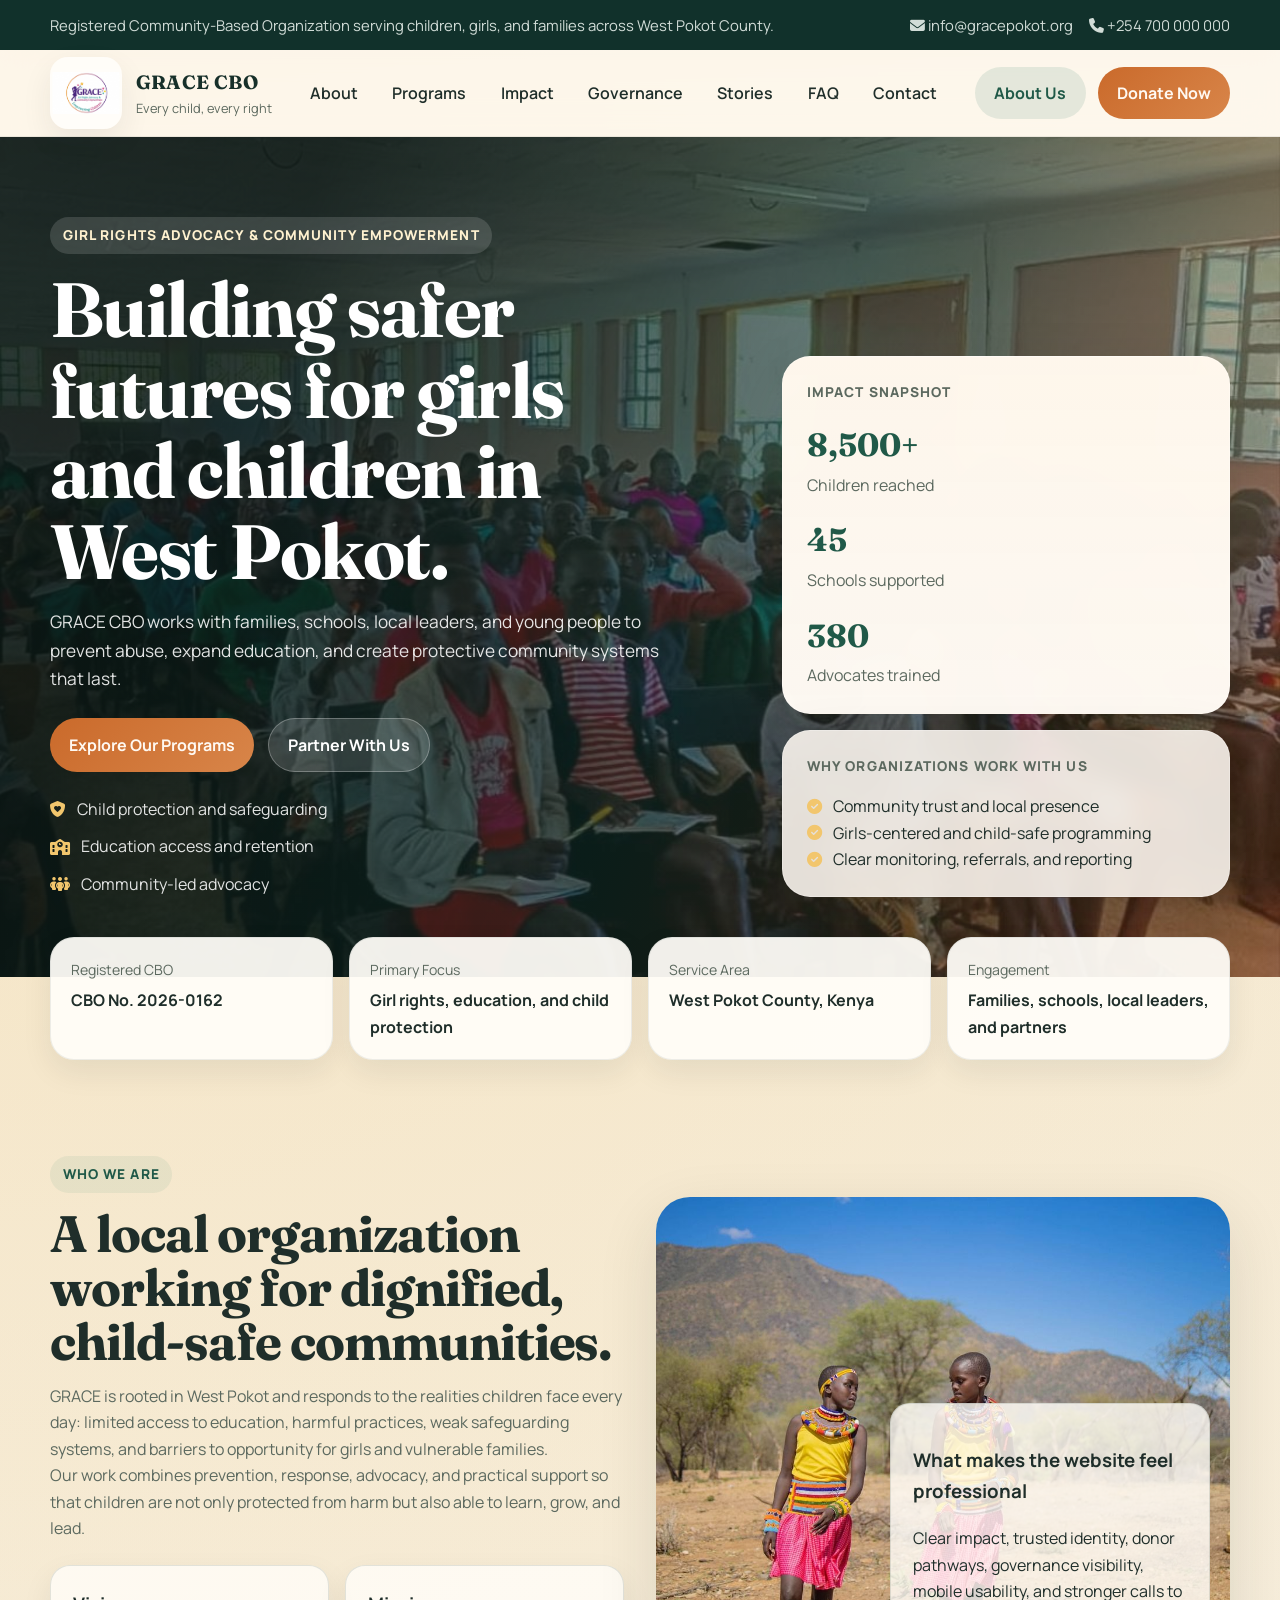
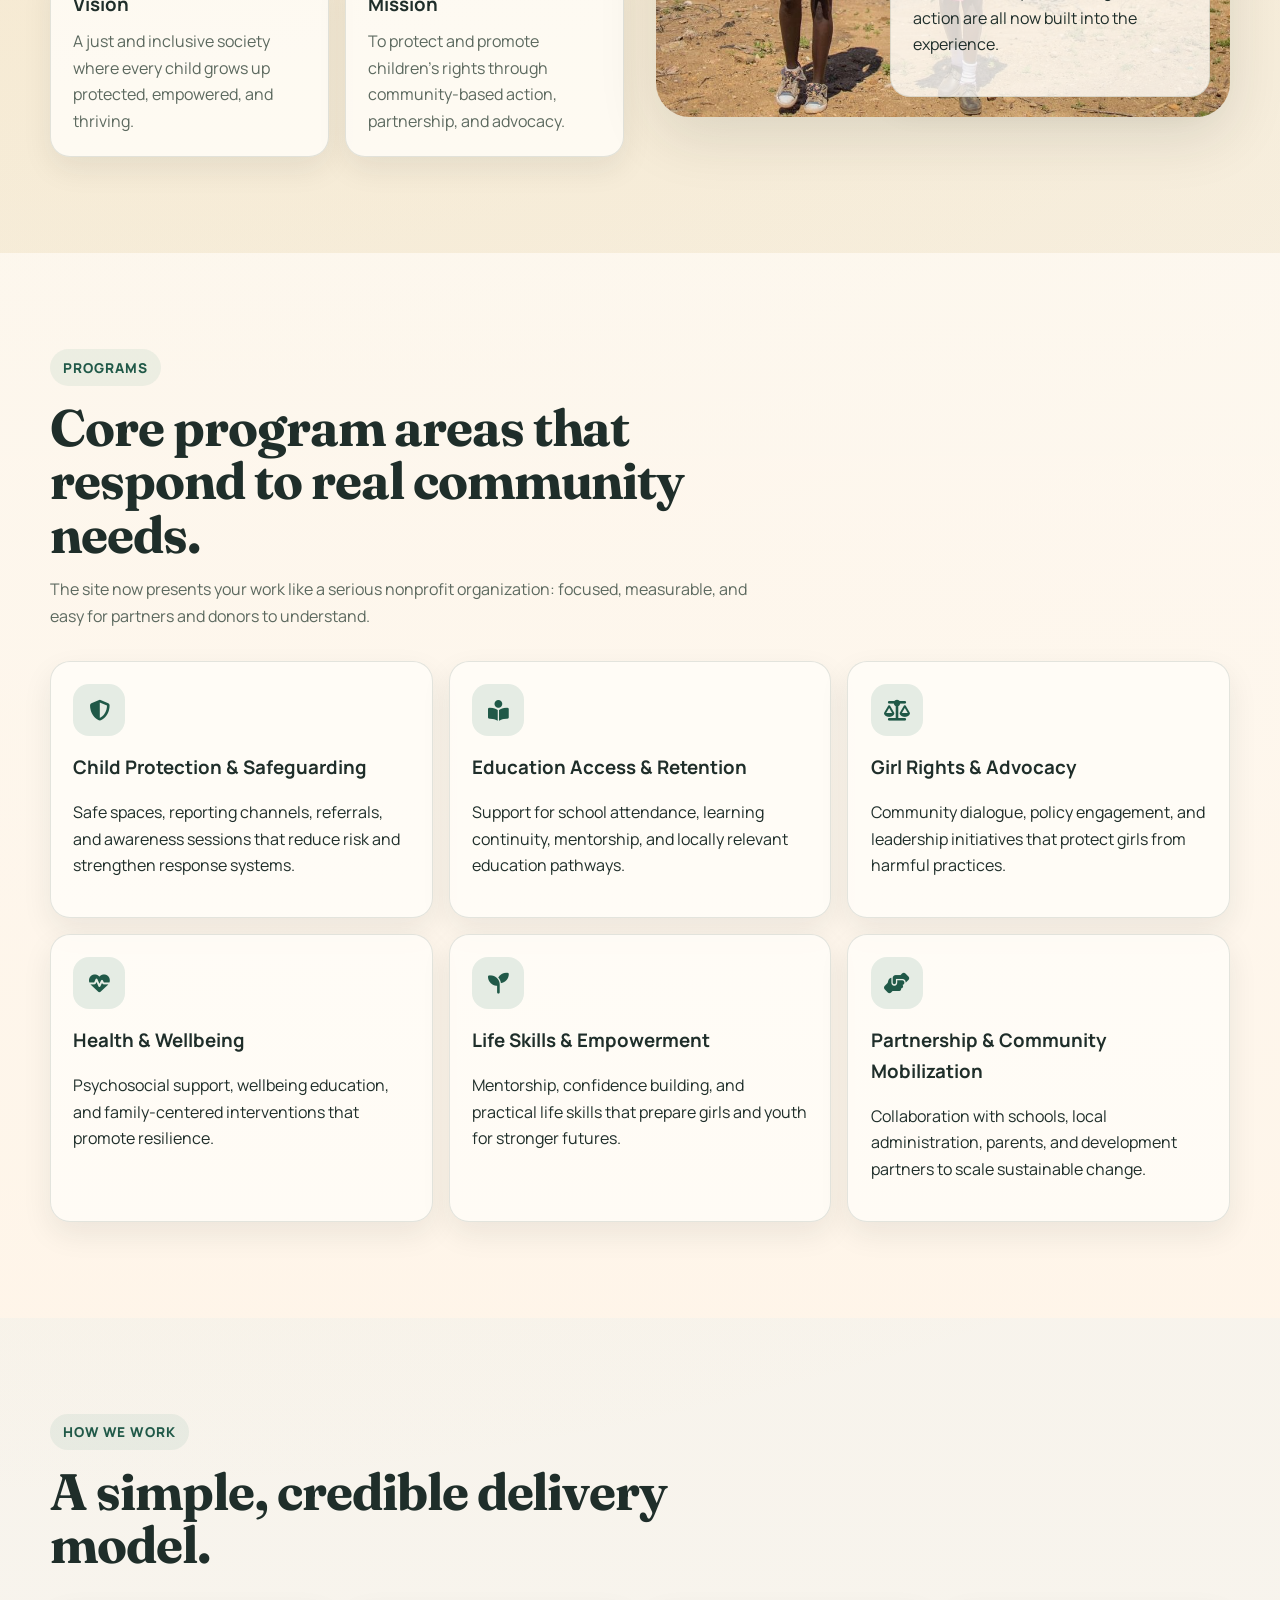
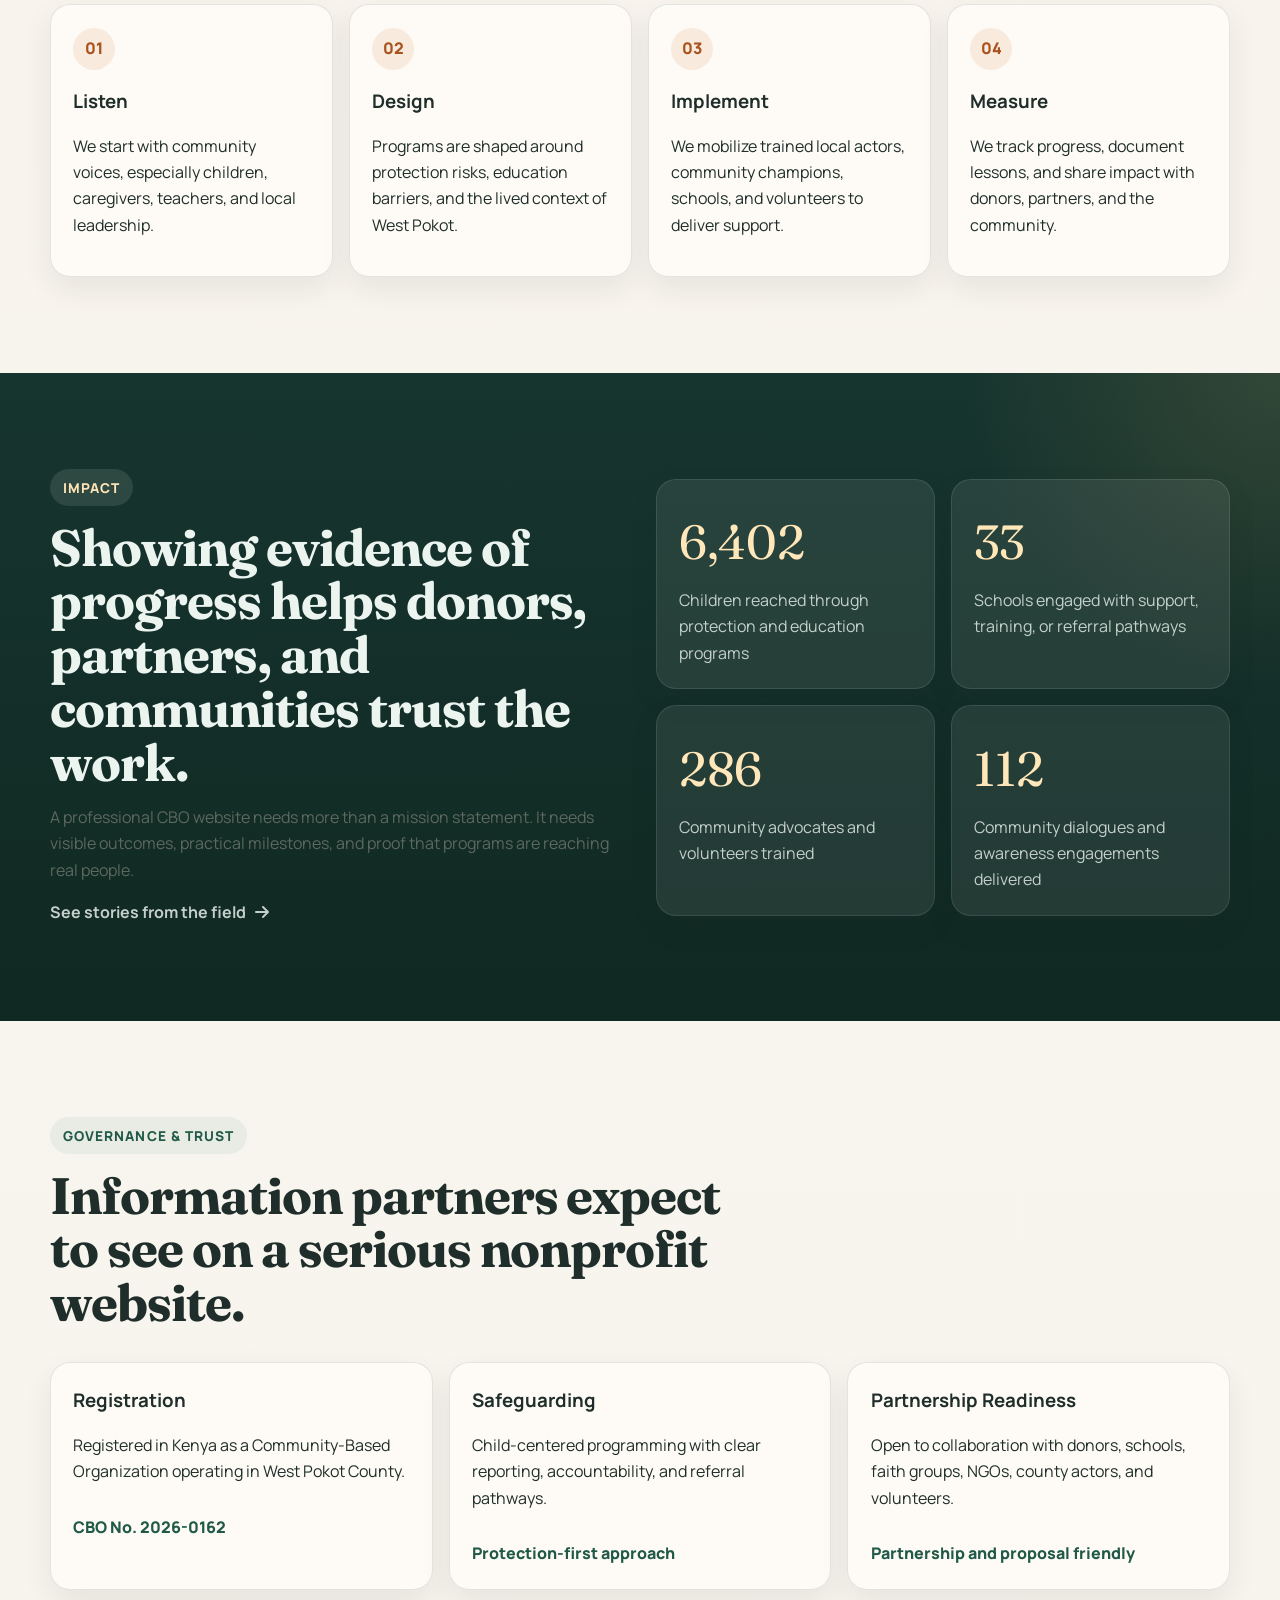
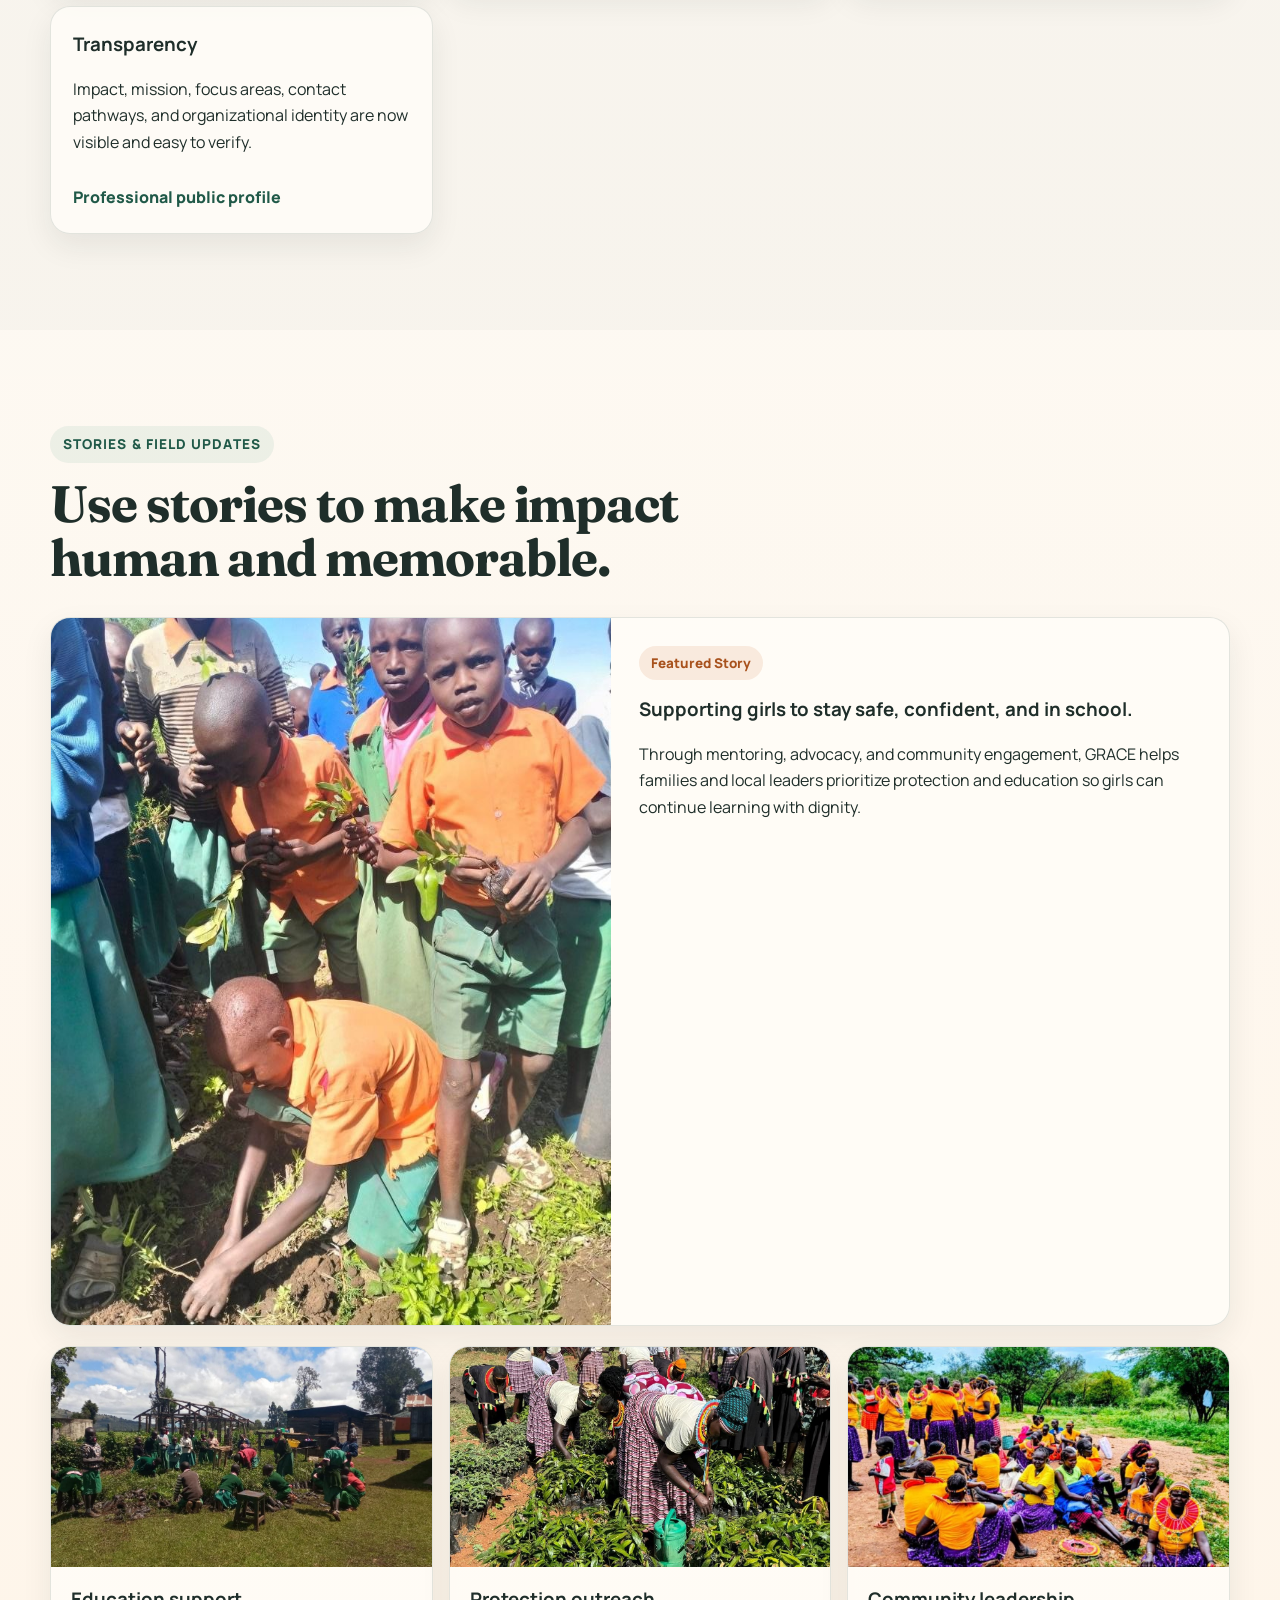
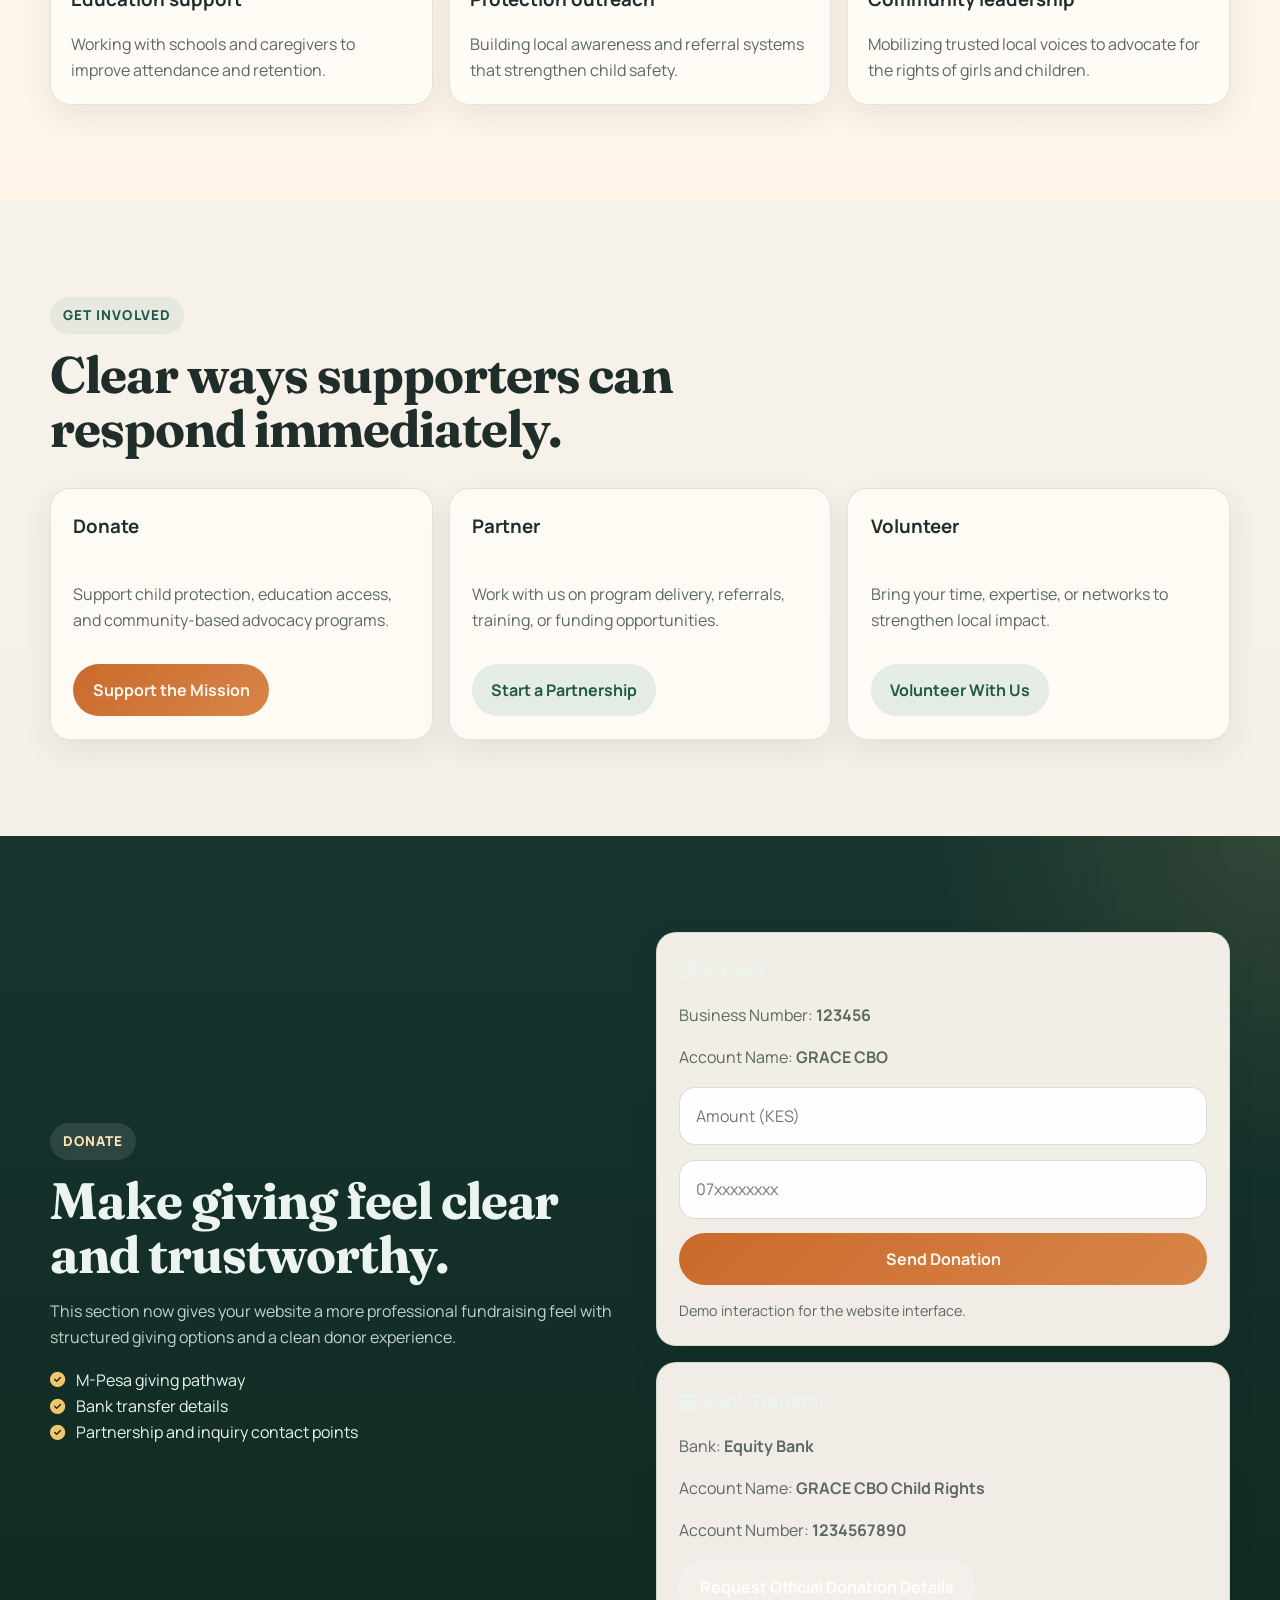
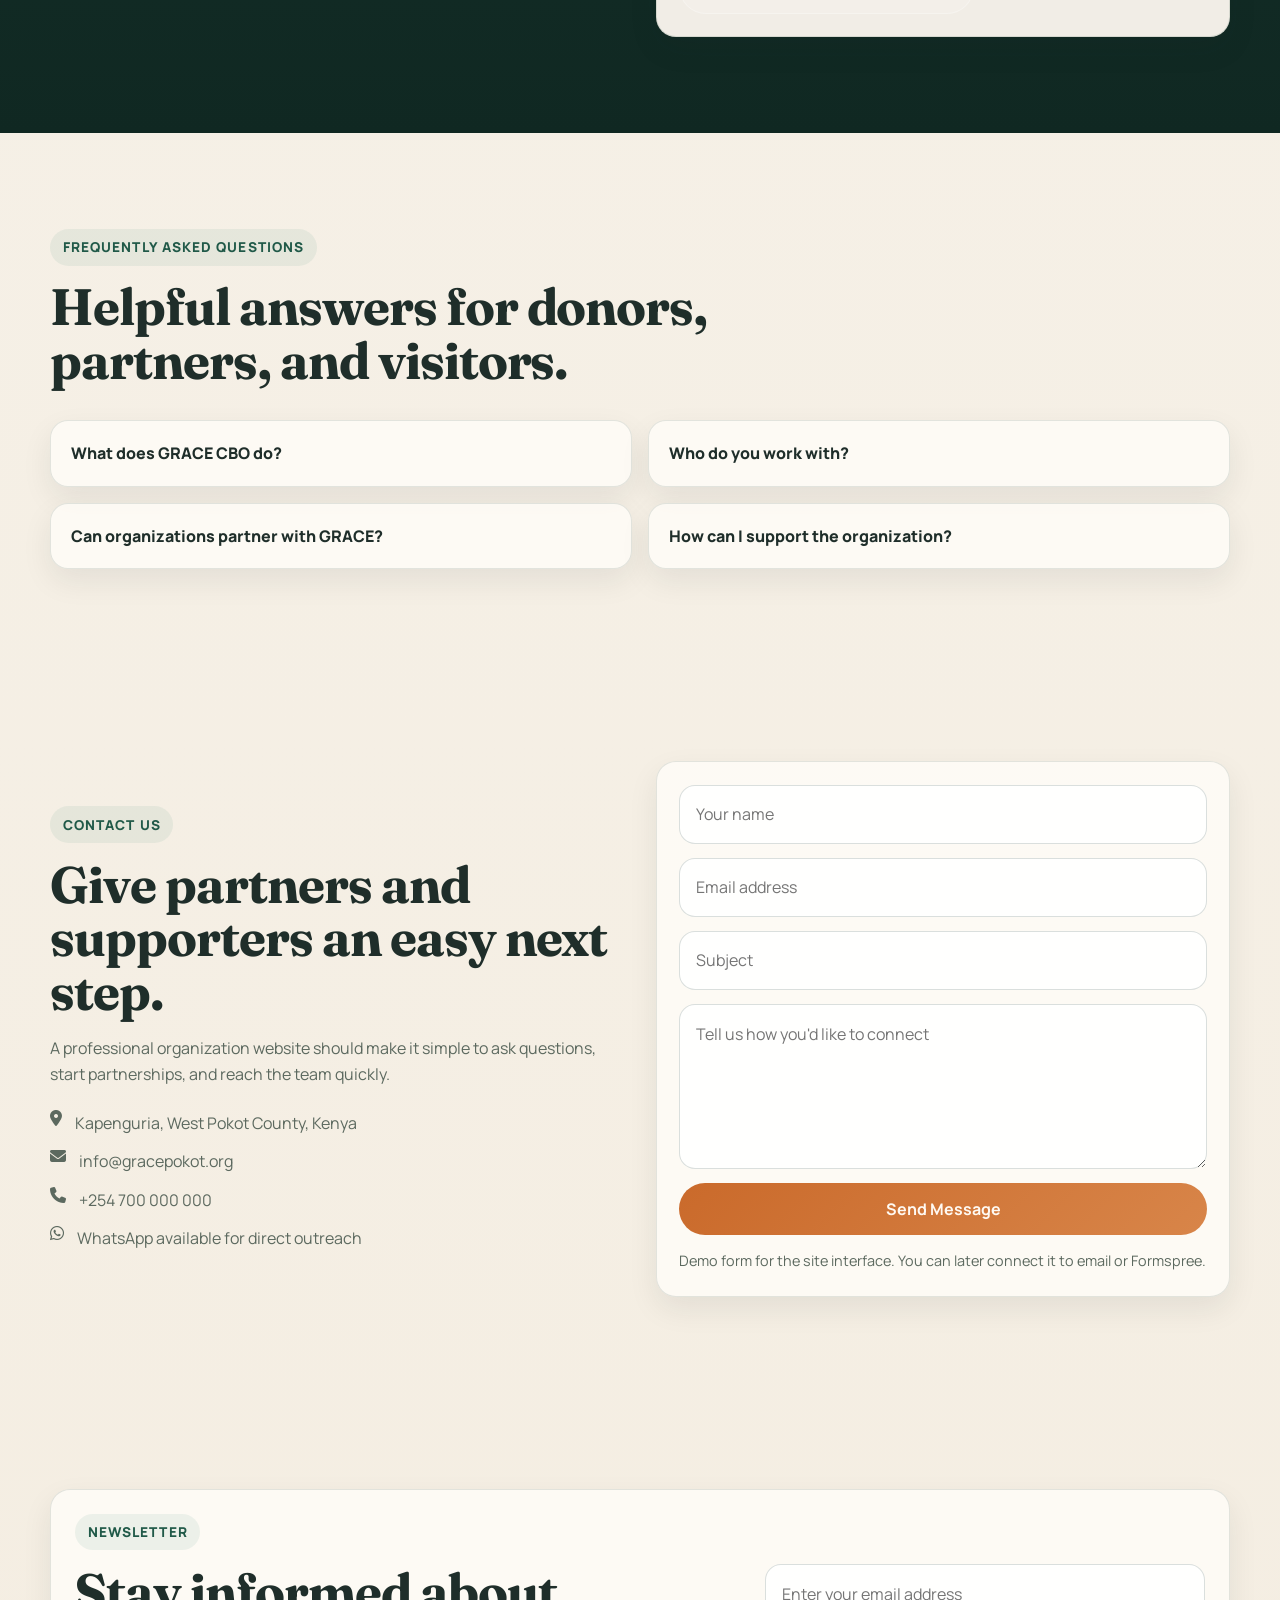
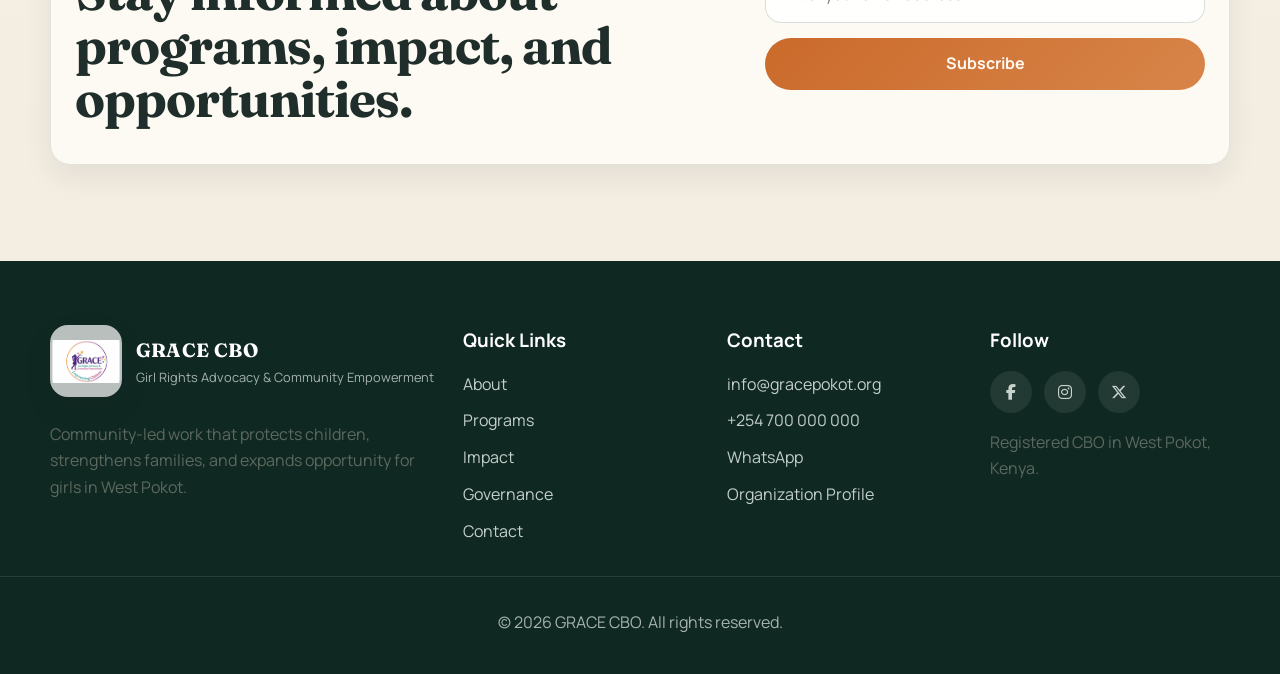
==== commit 137ad25b: "Use Grace.png as official logo and increase logo size" ====
--- a/index.html
+++ b/index.html
@@ -16,7 +16,7 @@
       property="og:description"
       content="Community-led child protection, education, and empowerment programs for children and families in West Pokot."
     />
-    <meta property="og:image" content="LOGO/photo_2026-03-21_23-45-10-removebg-preview.png" />
+    <meta property="og:image" content="LOGO/Grace.png" />
     <meta property="og:type" content="website" />
     <meta name="twitter:card" content="summary_large_image" />
     <title>GRACE CBO | Girl Rights Advocacy & Community Empowerment</title>
@@ -41,7 +41,7 @@
         "name": "GRACE - Girl Rights Advocacy & Community Empowerment",
         "description": "Community-based organization protecting children's rights in West Pokot, Kenya.",
         "url": "https://gracepokot.org",
-        "logo": "LOGO/photo_2026-03-21_23-45-10-removebg-preview.png",
+        "logo": "LOGO/Grace.png",
         "address": {
           "@type": "PostalAddress",
           "addressRegion": "West Pokot County",
@@ -76,7 +76,7 @@
     <header class="site-header" id="home">
       <div class="container header-inner">
         <a href="#home" class="logo" aria-label="GRACE CBO Home">
-          <img src="LOGO/photo_2026-03-21_23-45-10-removebg-preview.png" alt="GRACE CBO logo" class="logo-image" />
+          <img src="LOGO/Grace.png" alt="GRACE CBO logo" class="logo-image" />
           <div class="logo-lockup">
             <span class="logo-text">GRACE CBO</span>
             <span class="logo-subtext">Every child, every right</span>
@@ -547,7 +547,7 @@
       <div class="container footer-main">
         <div class="footer-brand">
           <a href="#home" class="logo footer-logo" aria-label="GRACE CBO Home">
-            <img src="LOGO/photo_2026-03-21_23-45-10-removebg-preview.png" alt="GRACE CBO logo" class="logo-image" />
+            <img src="LOGO/Grace.png" alt="GRACE CBO logo" class="logo-image" />
             <div class="logo-lockup">
               <span class="logo-text">GRACE CBO</span>
               <span class="logo-subtext">Girl Rights Advocacy & Community Empowerment</span>
--- a/styles.css
+++ b/styles.css
@@ -115,12 +115,12 @@
 }
 
 .logo-image {
-  width: 58px;
-  height: 58px;
+  width: 72px;
+  height: 72px;
   object-fit: contain;
   border-radius: 18px;
   background: rgba(255, 255, 255, 0.7);
-  padding: 0.35rem;
+  padding: 0.15rem;
   box-shadow: var(--shadow-soft);
 }
 
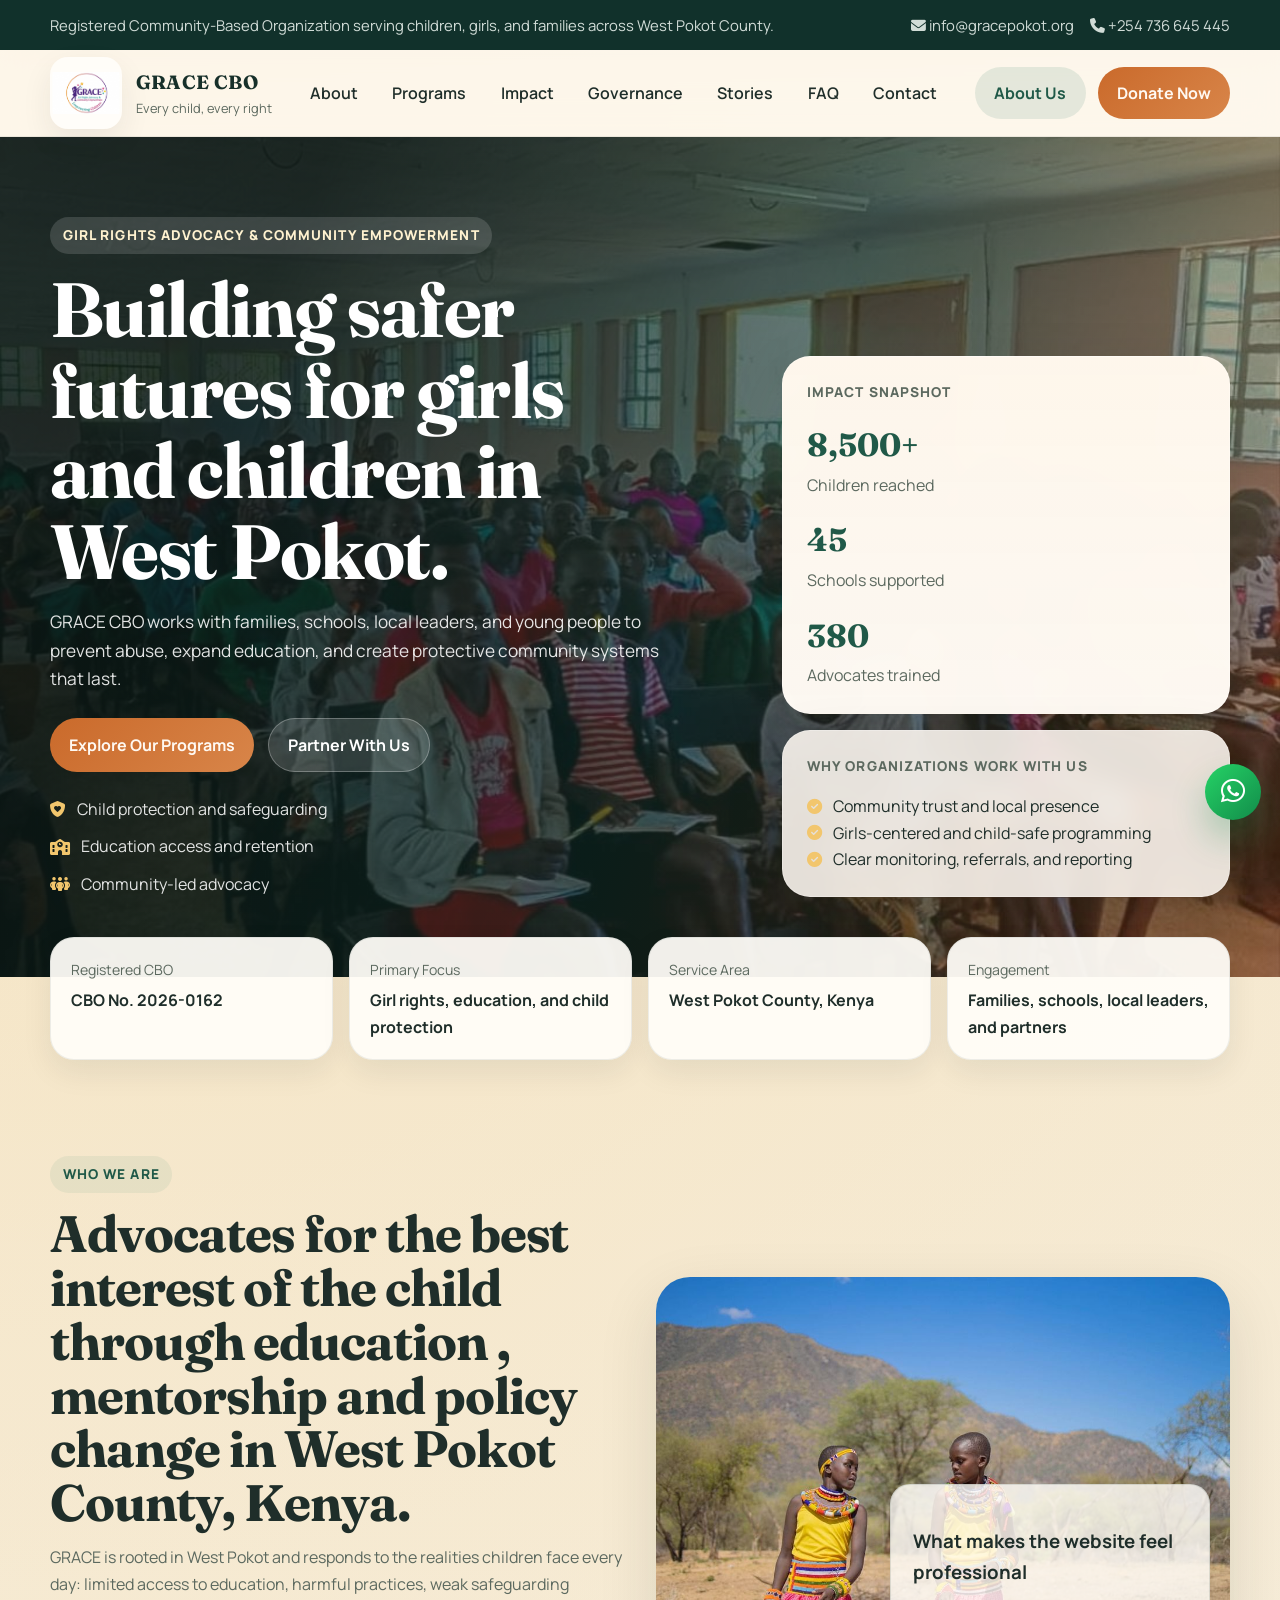
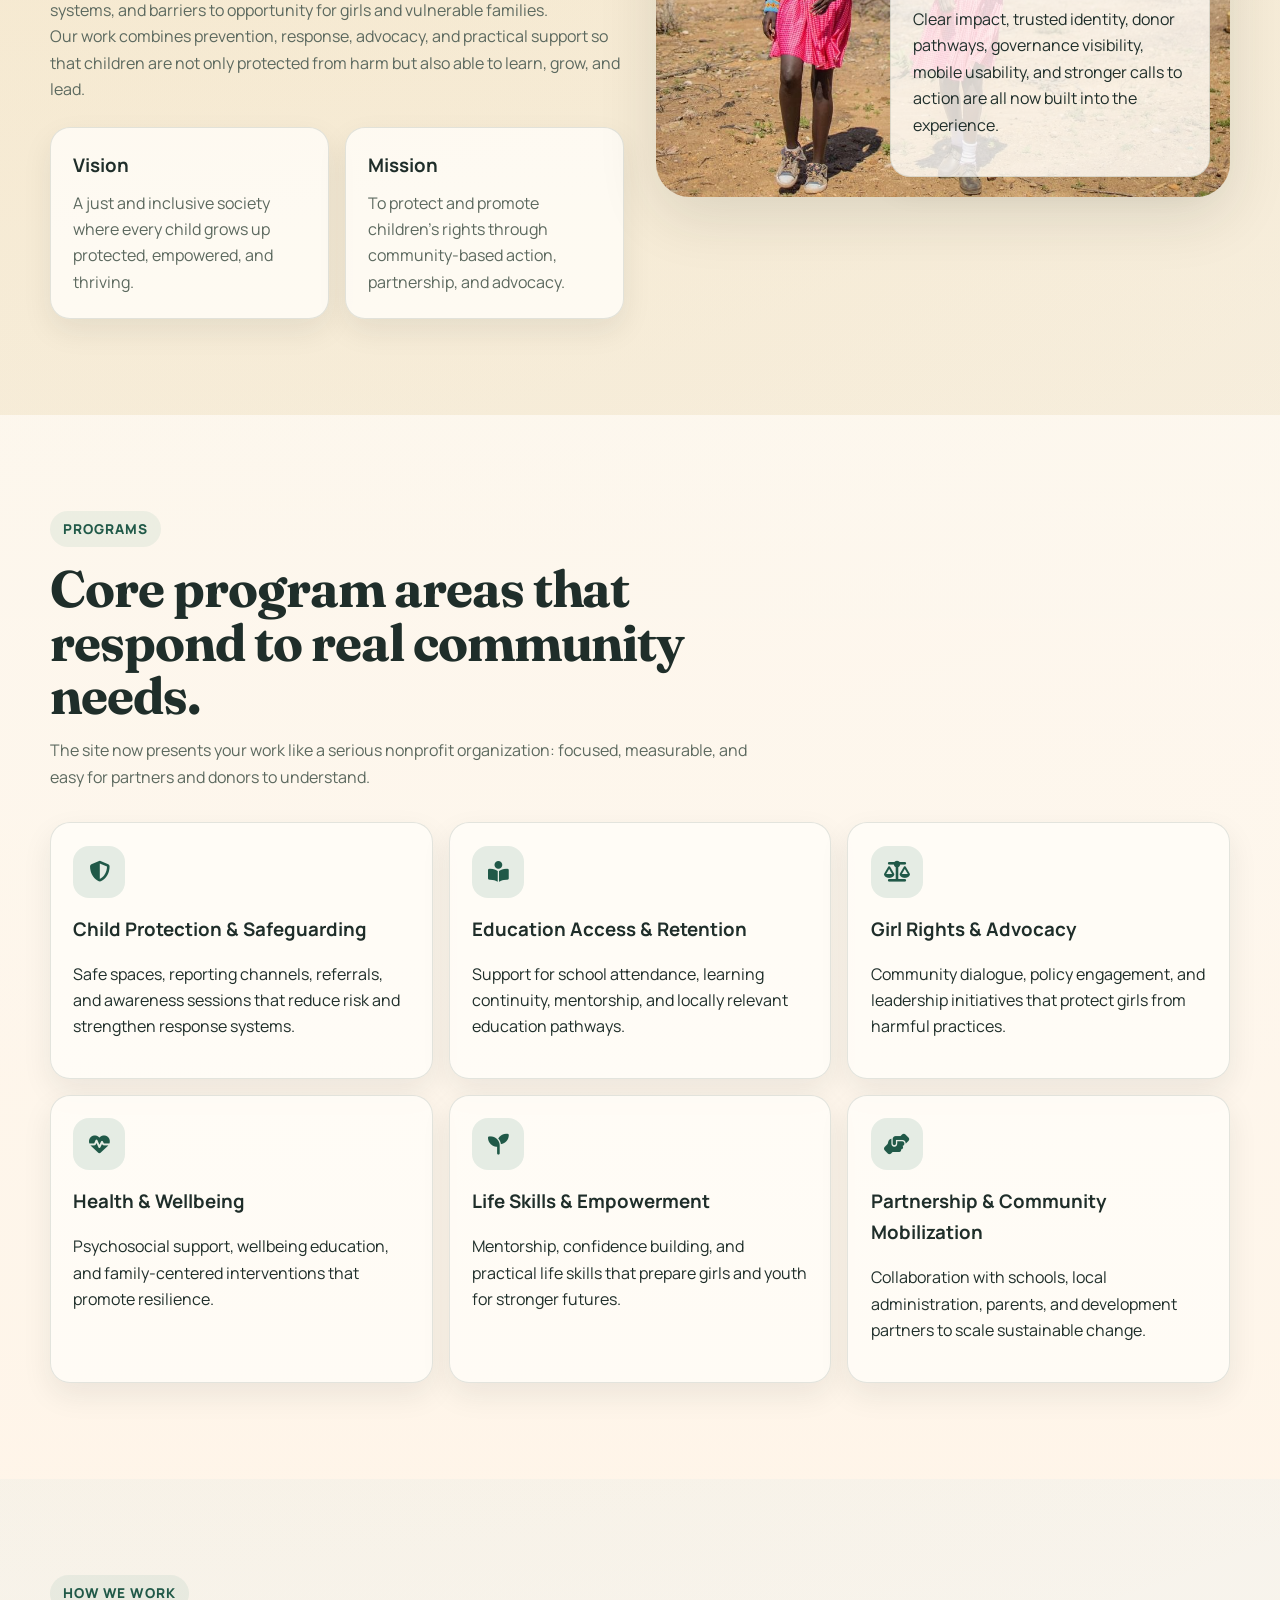
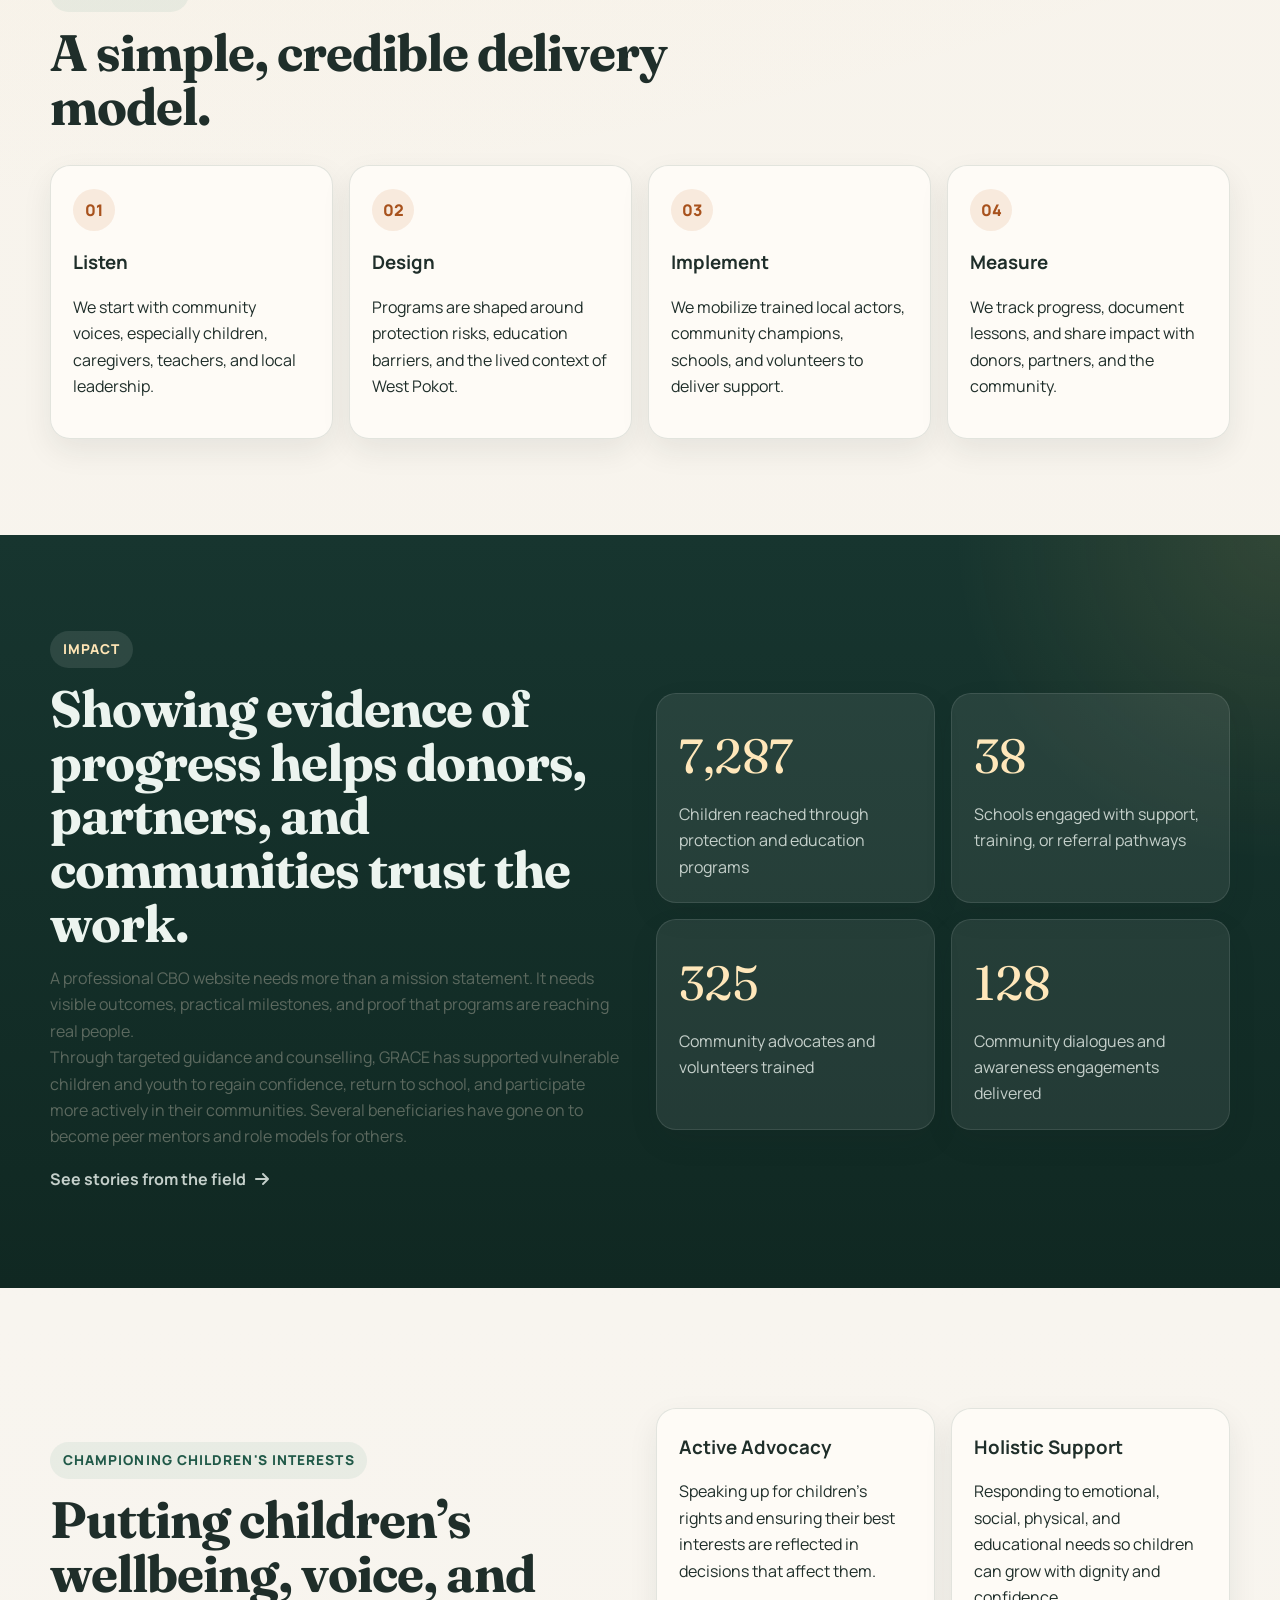
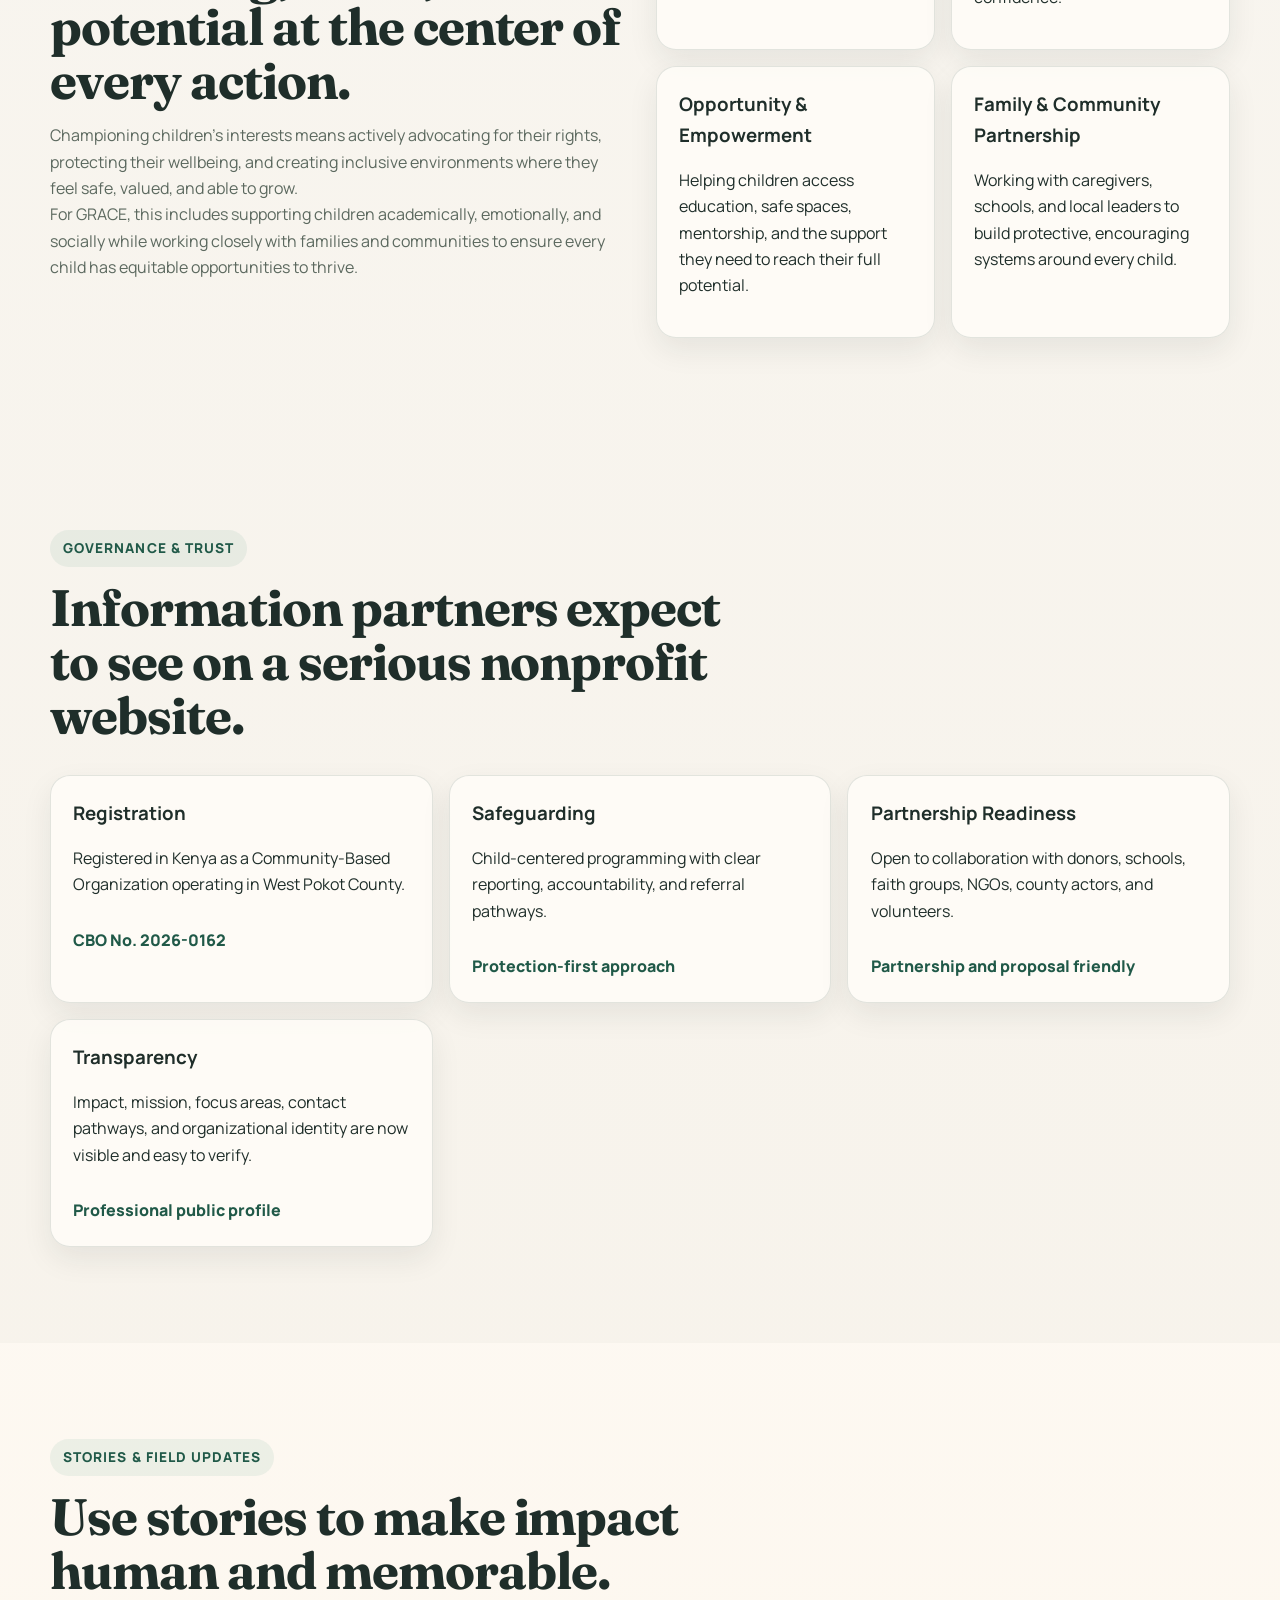
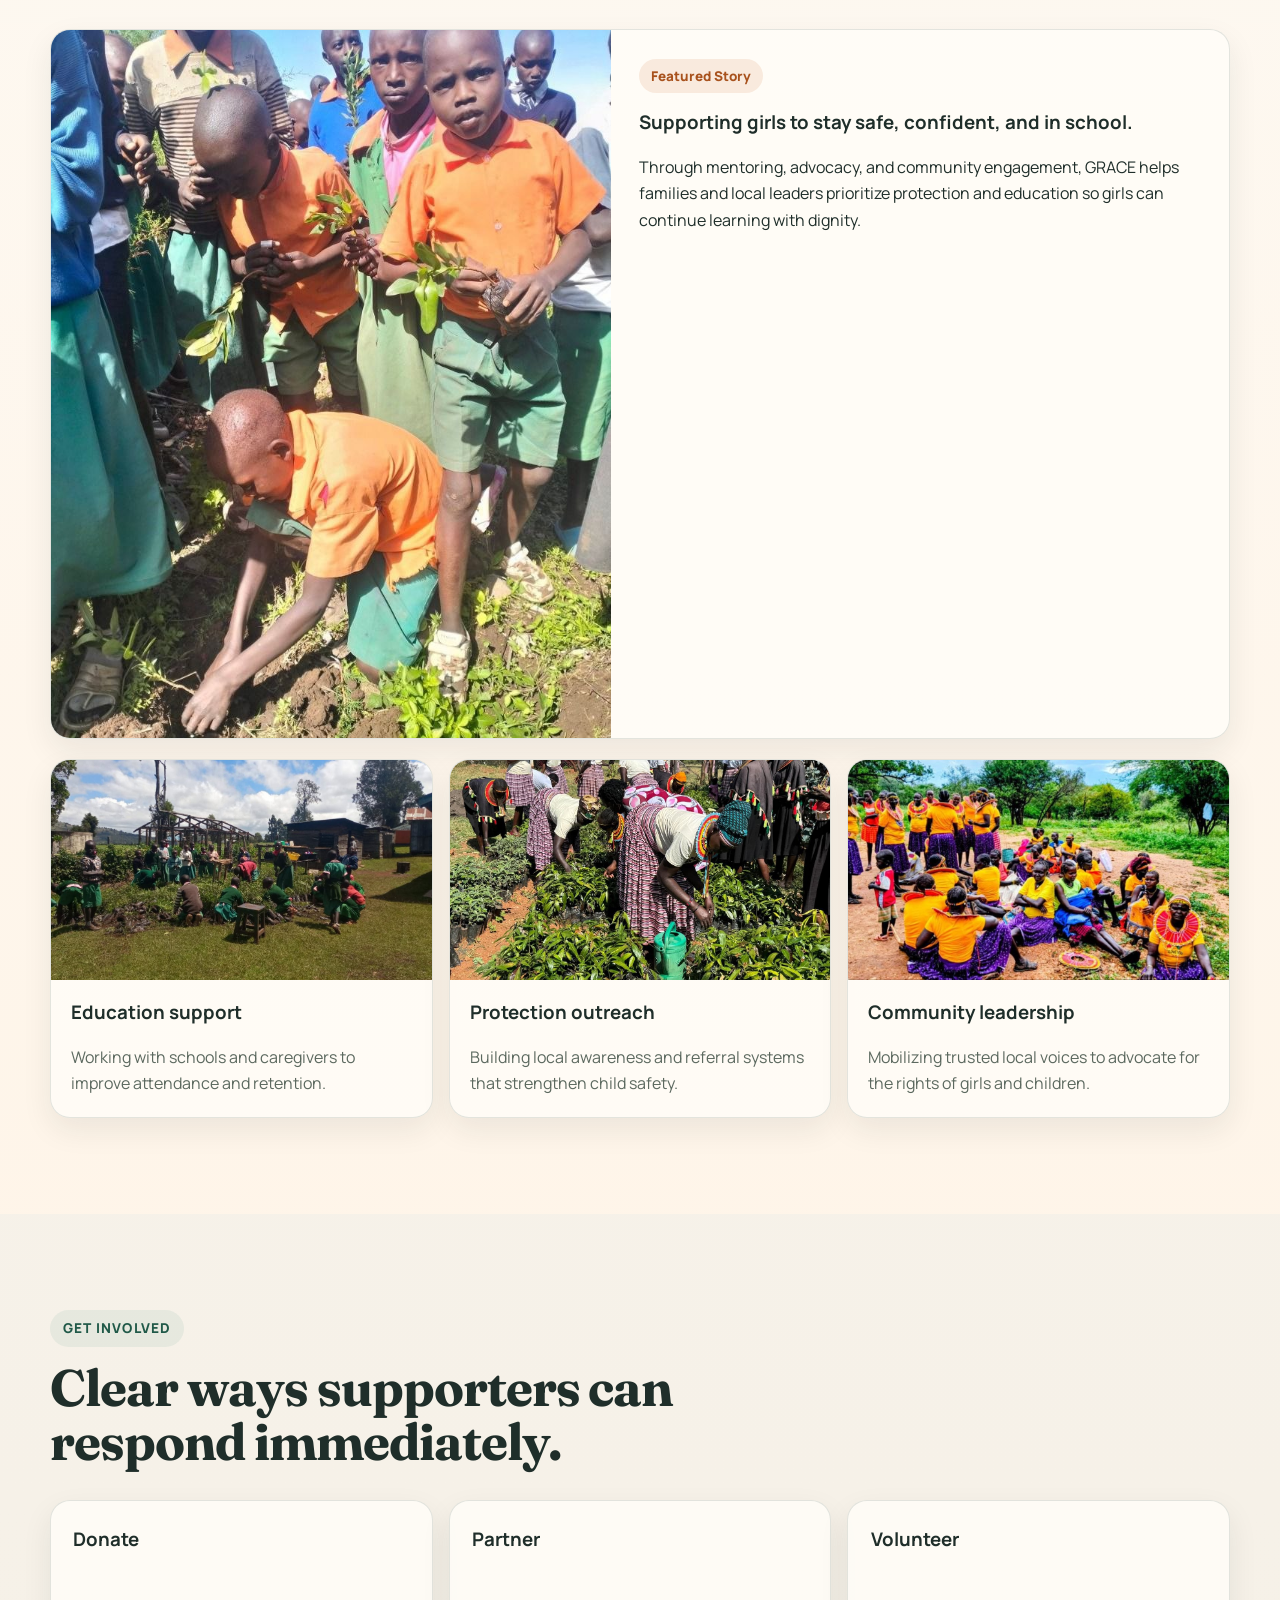
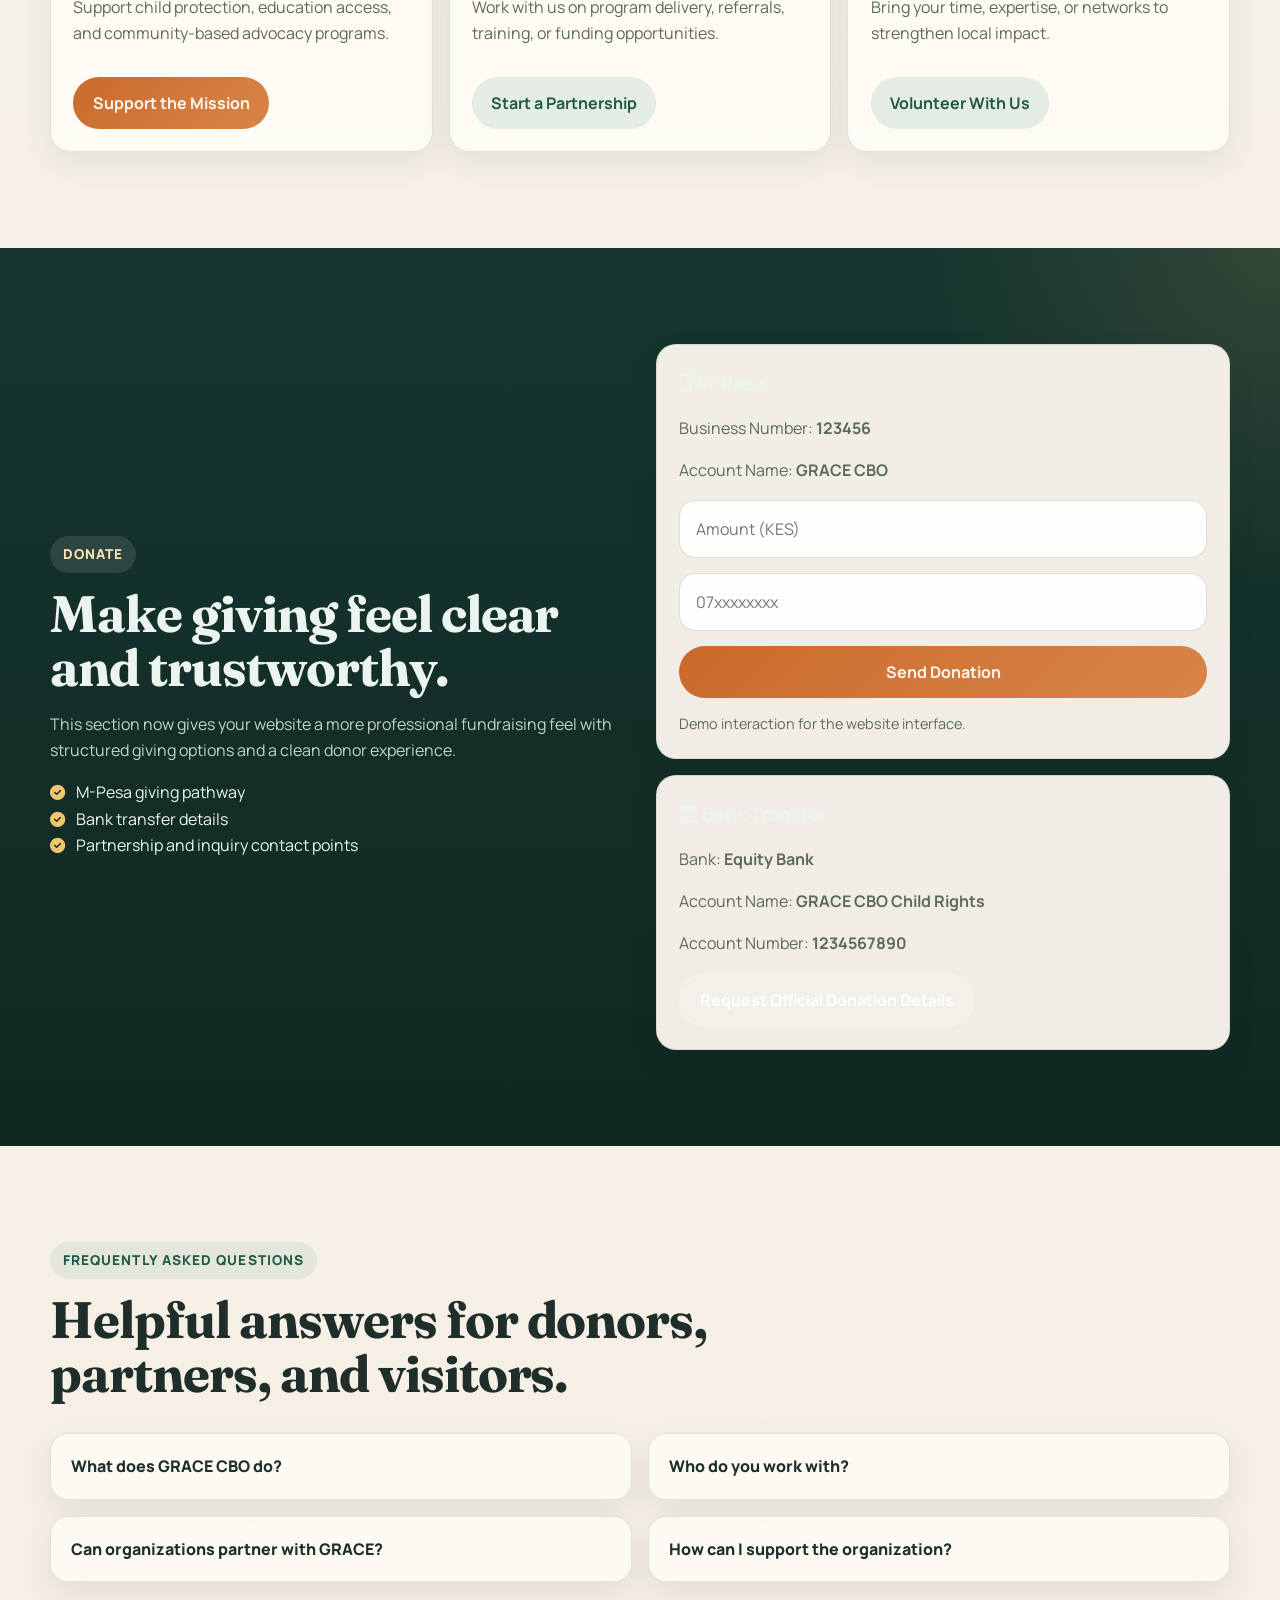
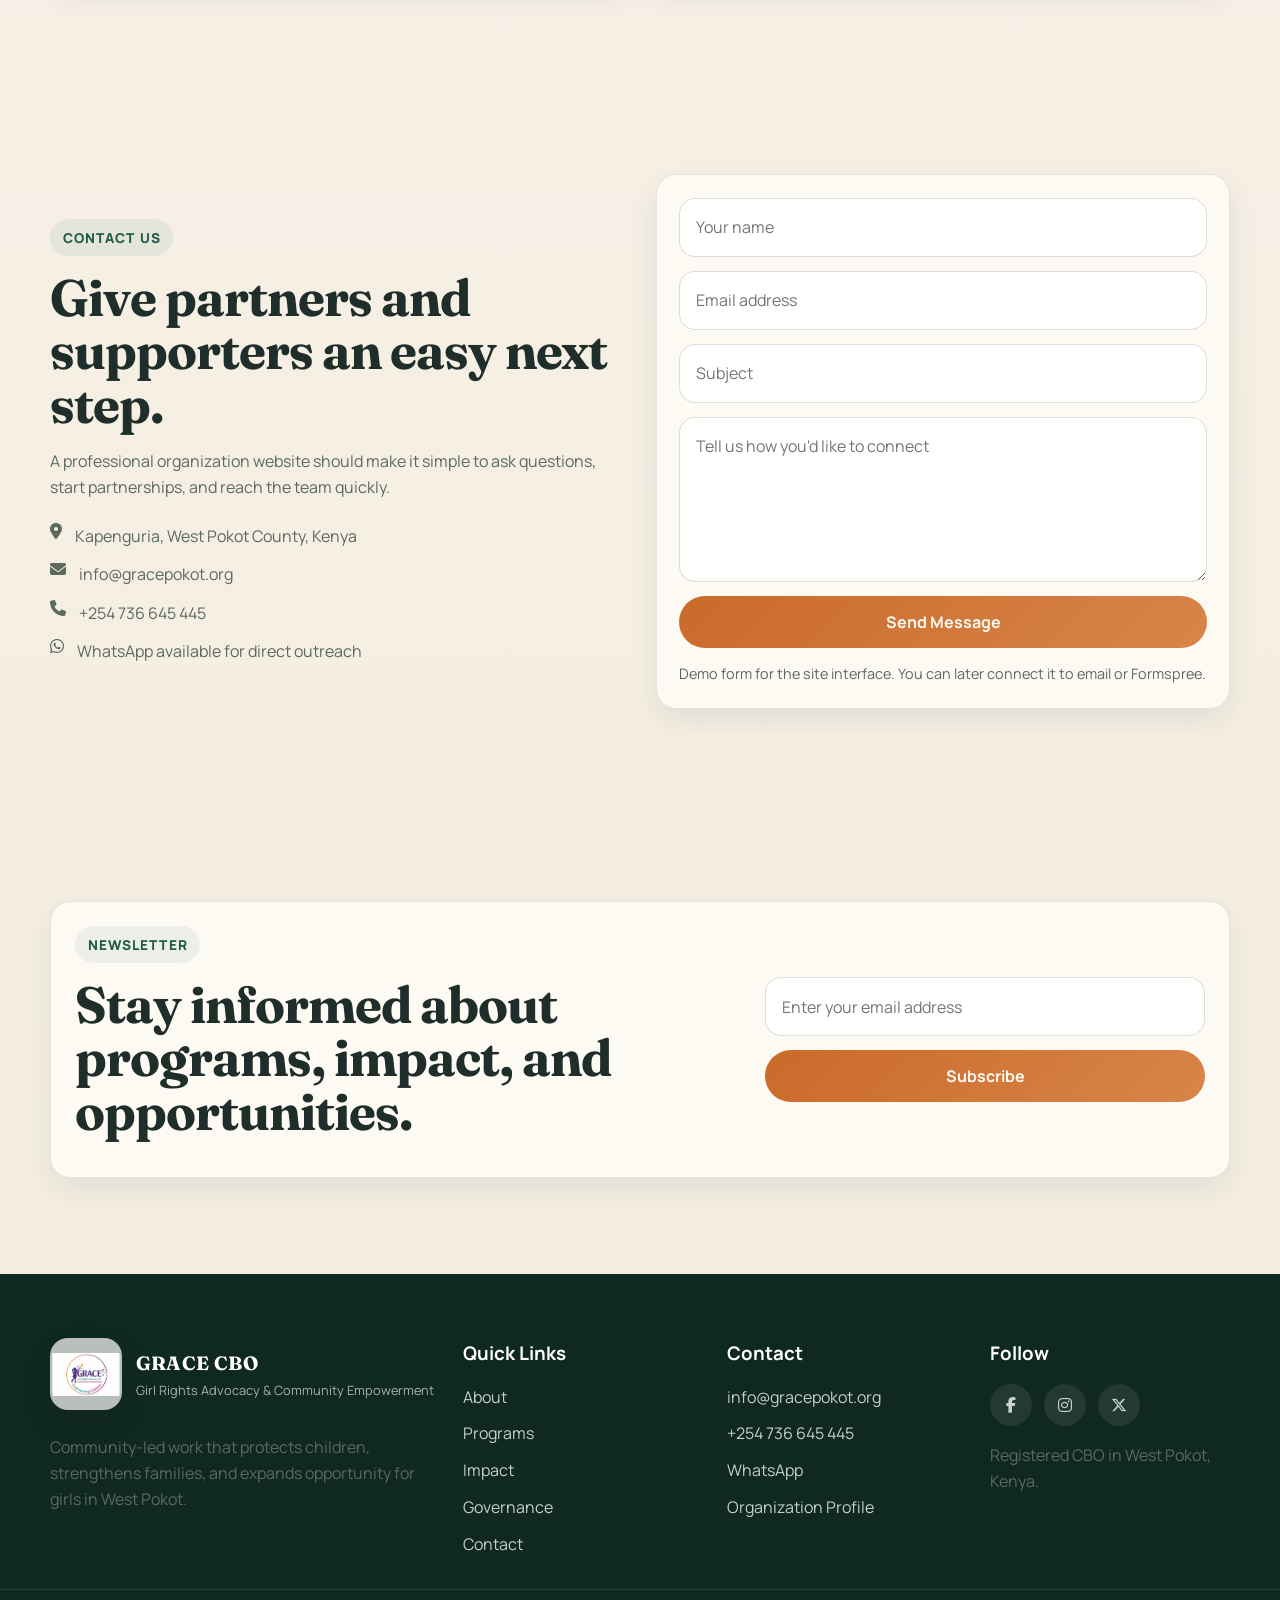
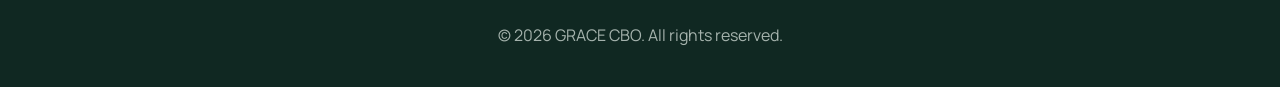
==== commit ac7c849e: "Add WhatsApp contact button and content updates" ====
--- a/index.html
+++ b/index.html
@@ -50,7 +50,7 @@
         },
         "contactPoint": {
           "@type": "ContactPoint",
-          "telephone": "+254700000000",
+          "telephone": "+254736 645 445",
           "email": "info@gracepokot.org",
           "contactType": "customer service"
         },
@@ -68,7 +68,7 @@
         <p>Registered Community-Based Organization serving children, girls, and families across West Pokot County.</p>
         <div class="top-strip-links">
           <a href="mailto:info@gracepokot.org"><i class="fas fa-envelope"></i> info@gracepokot.org</a>
-          <a href="tel:+254700000000"><i class="fas fa-phone"></i> +254 700 000 000</a>
+          <a href="tel:+254736 645 445"><i class="fas fa-phone"></i> +254 736 645 445</a>
         </div>
       </div>
     </div>
@@ -192,7 +192,7 @@
         <div class="container split-section">
           <div class="section-copy" data-reveal>
             <span class="eyebrow">Who We Are</span>
-            <h2>A local organization working for dignified, child-safe communities.</h2>
+            <h2>Advocates for the best interest of the child through education , mentorship and policy change in West Pokot County, Kenya. </h2>
             <p>
               GRACE is rooted in West Pokot and responds to the realities children face every day:
               limited access to education, harmful practices, weak safeguarding systems, and barriers to
@@ -312,6 +312,11 @@
               <p>
                 A professional CBO website needs more than a mission statement. It needs visible outcomes,
                 practical milestones, and proof that programs are reaching real people.
+              </p>
+              <p>
+                Through targeted guidance and counselling, GRACE has supported vulnerable children and youth
+                to regain confidence, return to school, and participate more actively in their communities.
+                Several beneficiaries have gone on to become peer mentors and role models for others.
               </p>
               <a href="#stories" class="text-link">See stories from the field <i class="fas fa-arrow-right"></i></a>
             </div>
@@ -337,6 +342,42 @@
         </div>
       </section>
 
+      <section class="section" id="children-interests">
+        <div class="container split-section">
+          <div class="section-copy" data-reveal>
+            <span class="eyebrow">Championing Children's Interests</span>
+            <h2>Putting children’s wellbeing, voice, and potential at the center of every action.</h2>
+            <p>
+              Championing children’s interests means actively advocating for their rights, protecting their
+              wellbeing, and creating inclusive environments where they feel safe, valued, and able to grow.
+            </p>
+            <p>
+              For GRACE, this includes supporting children academically, emotionally, and socially while
+              working closely with families and communities to ensure every child has equitable opportunities
+              to thrive.
+            </p>
+          </div>
+          <div class="mini-grid" data-reveal>
+            <div class="mini-card">
+              <h3>Active Advocacy</h3>
+              <p>Speaking up for children’s rights and ensuring their best interests are reflected in decisions that affect them.</p>
+            </div>
+            <div class="mini-card">
+              <h3>Holistic Support</h3>
+              <p>Responding to emotional, social, physical, and educational needs so children can grow with dignity and confidence.</p>
+            </div>
+            <div class="mini-card">
+              <h3>Opportunity & Empowerment</h3>
+              <p>Helping children access education, safe spaces, mentorship, and the support they need to reach their full potential.</p>
+            </div>
+            <div class="mini-card">
+              <h3>Family & Community Partnership</h3>
+              <p>Working with caregivers, schools, and local leaders to build protective, encouraging systems around every child.</p>
+            </div>
+          </div>
+        </div>
+      </section>
+
       <section class="section" id="governance">
         <div class="container">
           <div class="section-heading" data-reveal>
@@ -513,7 +554,7 @@
             <div class="contact-points">
               <p><i class="fas fa-location-dot"></i> Kapenguria, West Pokot County, Kenya</p>
               <p><i class="fas fa-envelope"></i> info@gracepokot.org</p>
-              <p><i class="fas fa-phone"></i> +254 700 000 000</p>
+              <p><i class="fas fa-phone"></i> +254 736 645 445</p>
               <p><i class="fab fa-whatsapp"></i> WhatsApp available for direct outreach</p>
             </div>
           </div>
@@ -573,8 +614,8 @@
           <h3>Contact</h3>
           <ul>
             <li><a href="mailto:info@gracepokot.org">info@gracepokot.org</a></li>
-            <li><a href="tel:+254700000000">+254 700 000 000</a></li>
-            <li><a href="https://wa.me/+254700000000">WhatsApp</a></li>
+            <li><a href="tel:+254736 645 445">+254 736 645 445</a></li>
+            <li><a href="https://wa.me/254736645445" target="_blank" rel="noopener noreferrer">WhatsApp</a></li>
             <li><a href="about.html">Organization Profile</a></li>
           </ul>
         </div>
@@ -598,6 +639,16 @@
       <i class="fas fa-arrow-up"></i>
     </a>
 
+    <a
+      href="https://wa.me/254736645445"
+      class="whatsapp-float"
+      aria-label="Chat with GRACE CBO on WhatsApp"
+      target="_blank"
+      rel="noopener noreferrer"
+    >
+      <i class="fab fa-whatsapp"></i>
+    </a>
+
     <script src="script.js" defer></script>
   </body>
 </html>
--- a/styles.css
+++ b/styles.css
@@ -891,6 +891,7 @@
   background: var(--secondary);
   color: #fff;
   box-shadow: var(--shadow-soft);
+  z-index: 31;
   opacity: 0;
   pointer-events: none;
   transform: translateY(8px);
@@ -901,6 +902,33 @@
   opacity: 1;
   pointer-events: auto;
   transform: translateY(0);
+}
+
+.whatsapp-float {
+  position: fixed;
+  right: 1.2rem;
+  bottom: 5rem;
+  width: 56px;
+  height: 56px;
+  display: grid;
+  place-items: center;
+  border-radius: 50%;
+  text-decoration: none;
+  background: linear-gradient(135deg, #25d366, #128c4a);
+  color: #fff;
+  box-shadow: 0 18px 34px rgba(18, 140, 74, 0.28);
+  z-index: 30;
+  transition: transform 0.2s ease, box-shadow 0.2s ease;
+}
+
+.whatsapp-float:hover,
+.whatsapp-float:focus-visible {
+  transform: translateY(-2px) scale(1.03);
+  box-shadow: 0 22px 40px rgba(18, 140, 74, 0.34);
+}
+
+.whatsapp-float i {
+  font-size: 1.7rem;
 }
 
 [data-reveal] {
@@ -1021,4 +1049,11 @@
     margin-top: 1rem;
     max-width: none;
   }
-}
+
+  .whatsapp-float {
+    width: 52px;
+    height: 52px;
+    right: 1rem;
+    bottom: 4.7rem;
+  }
+}
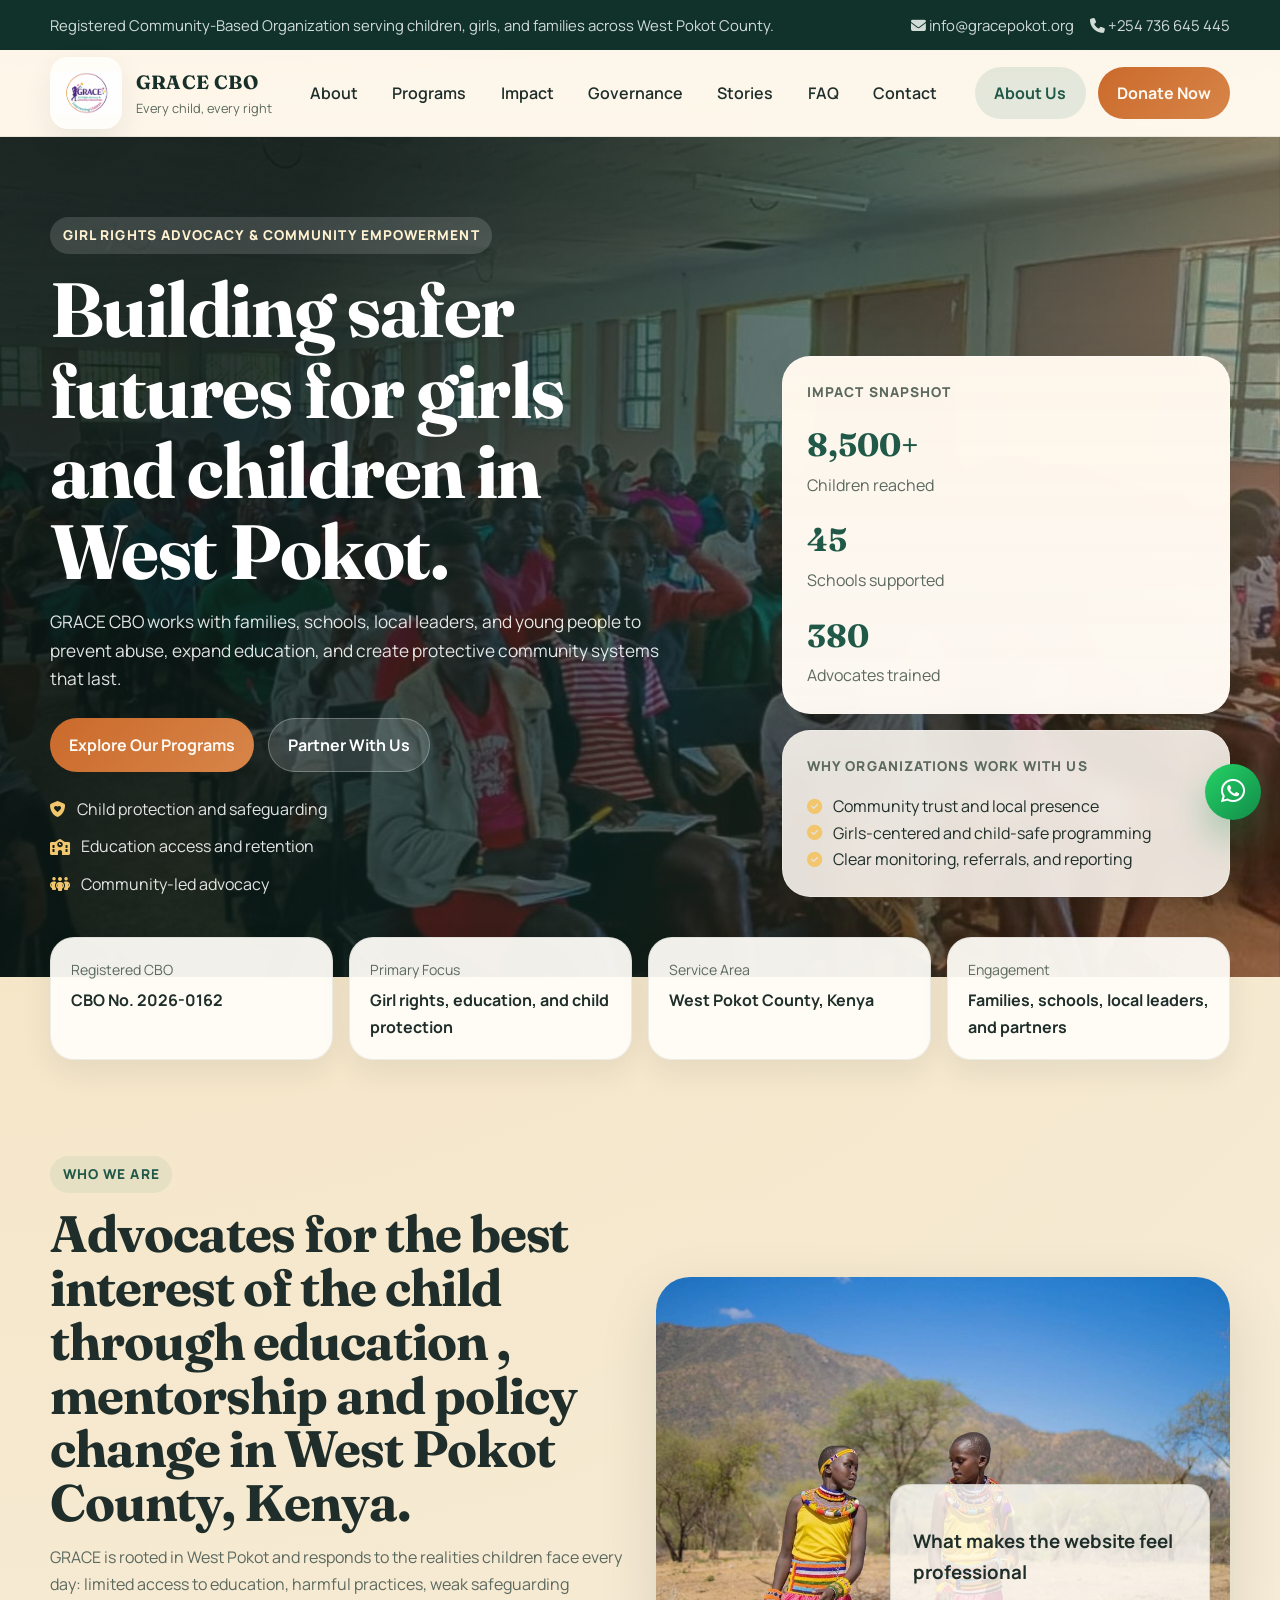
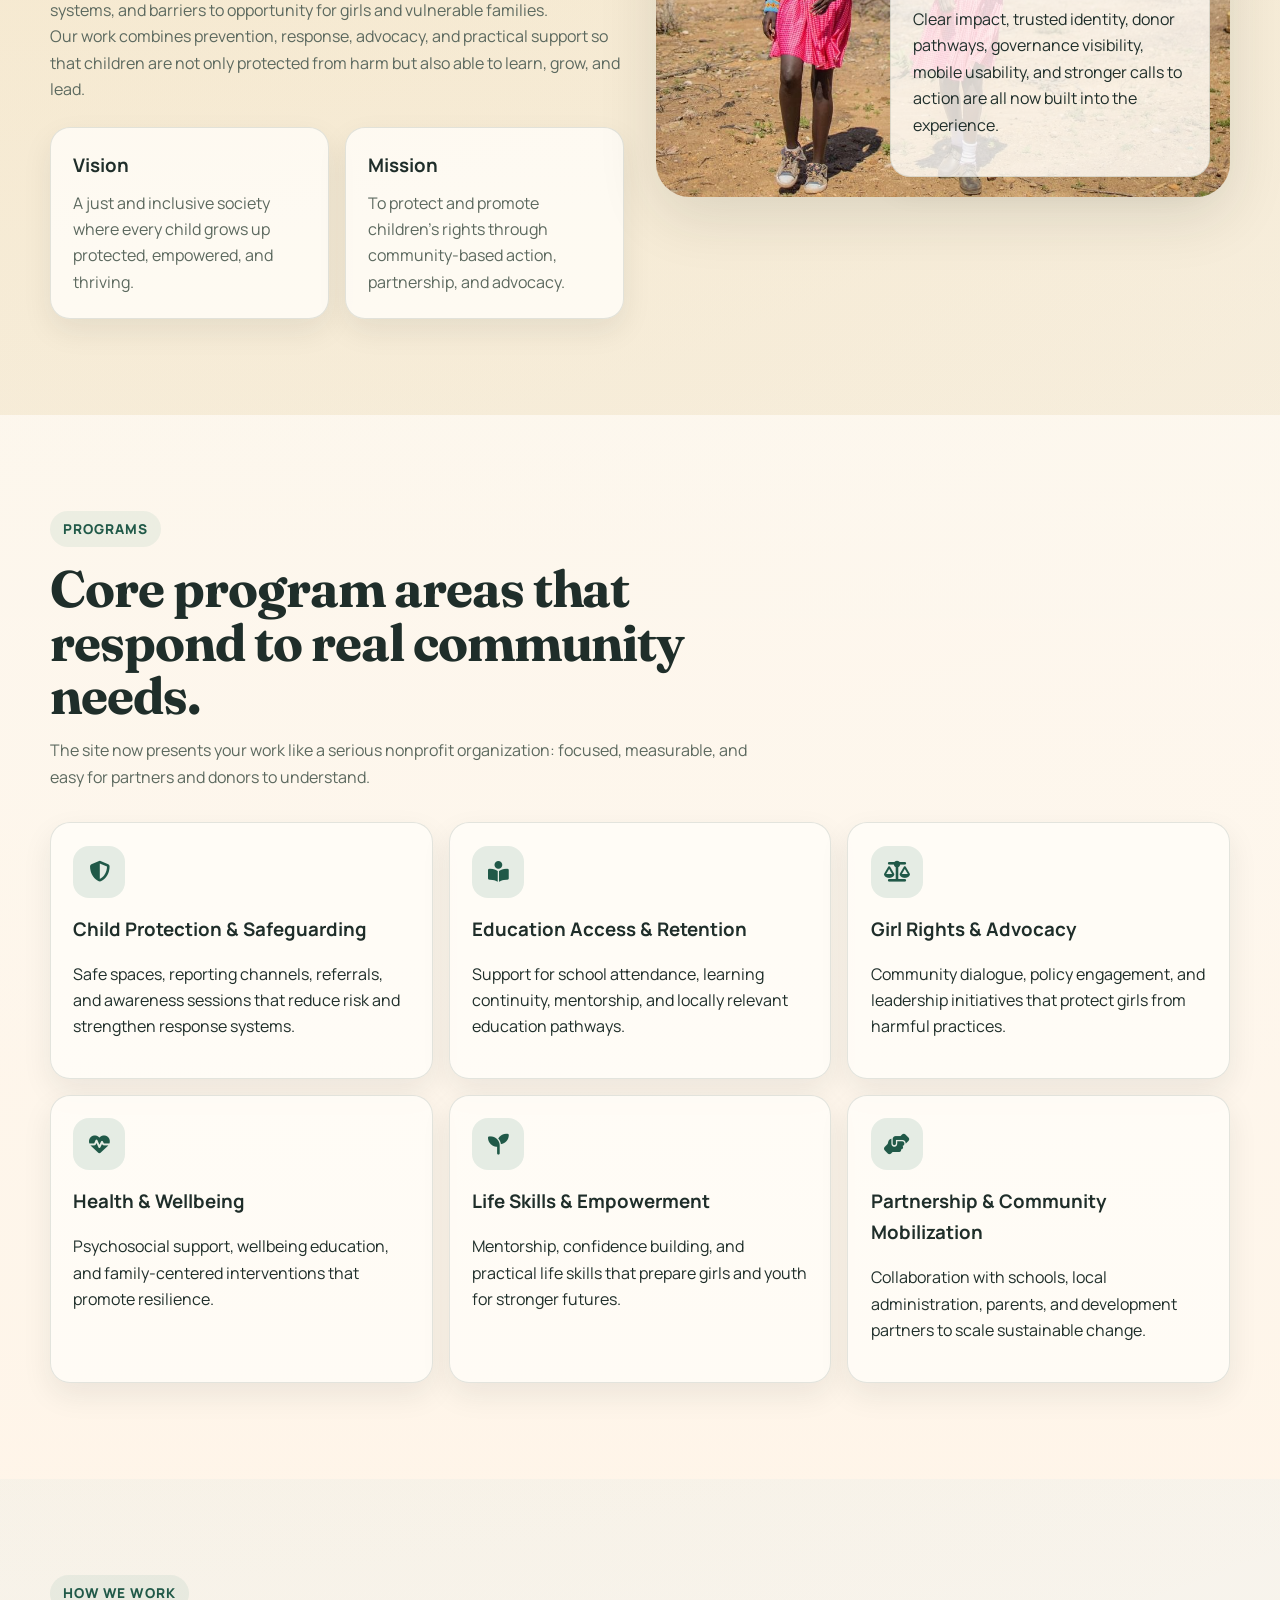
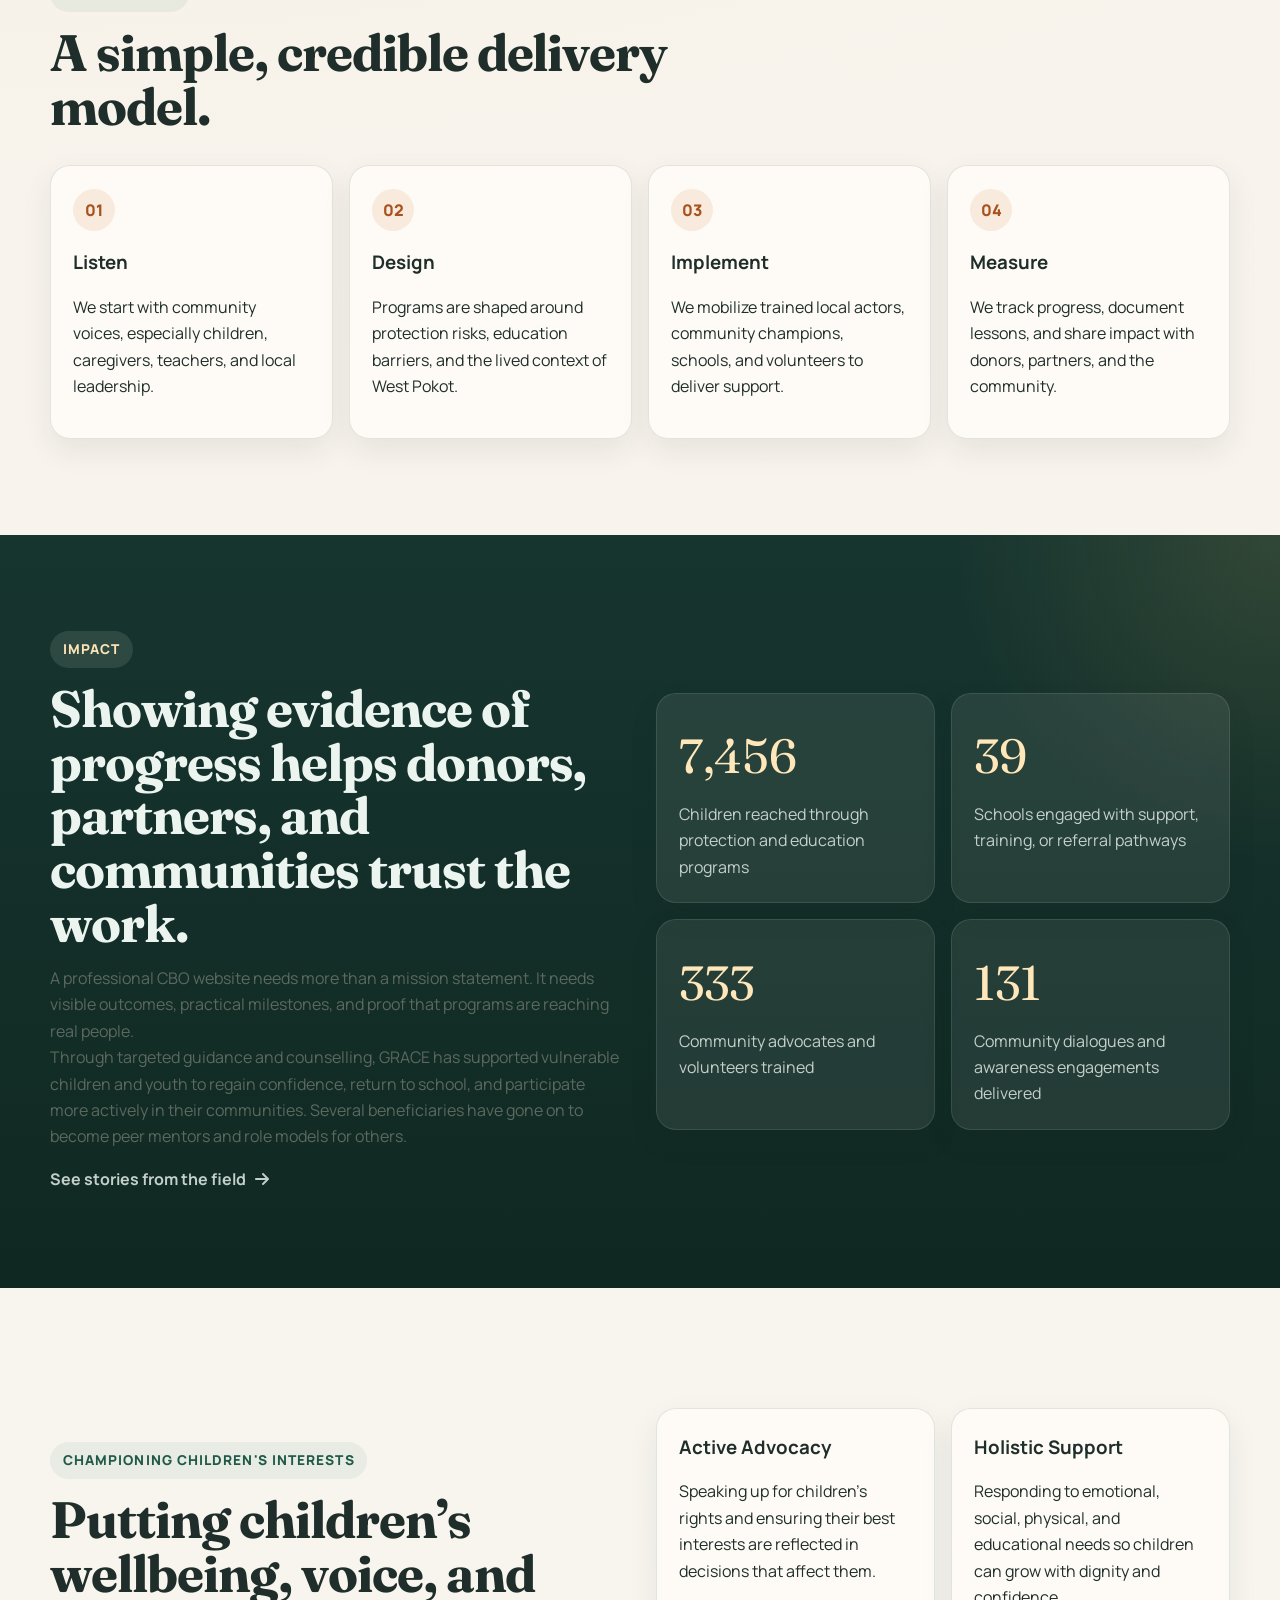
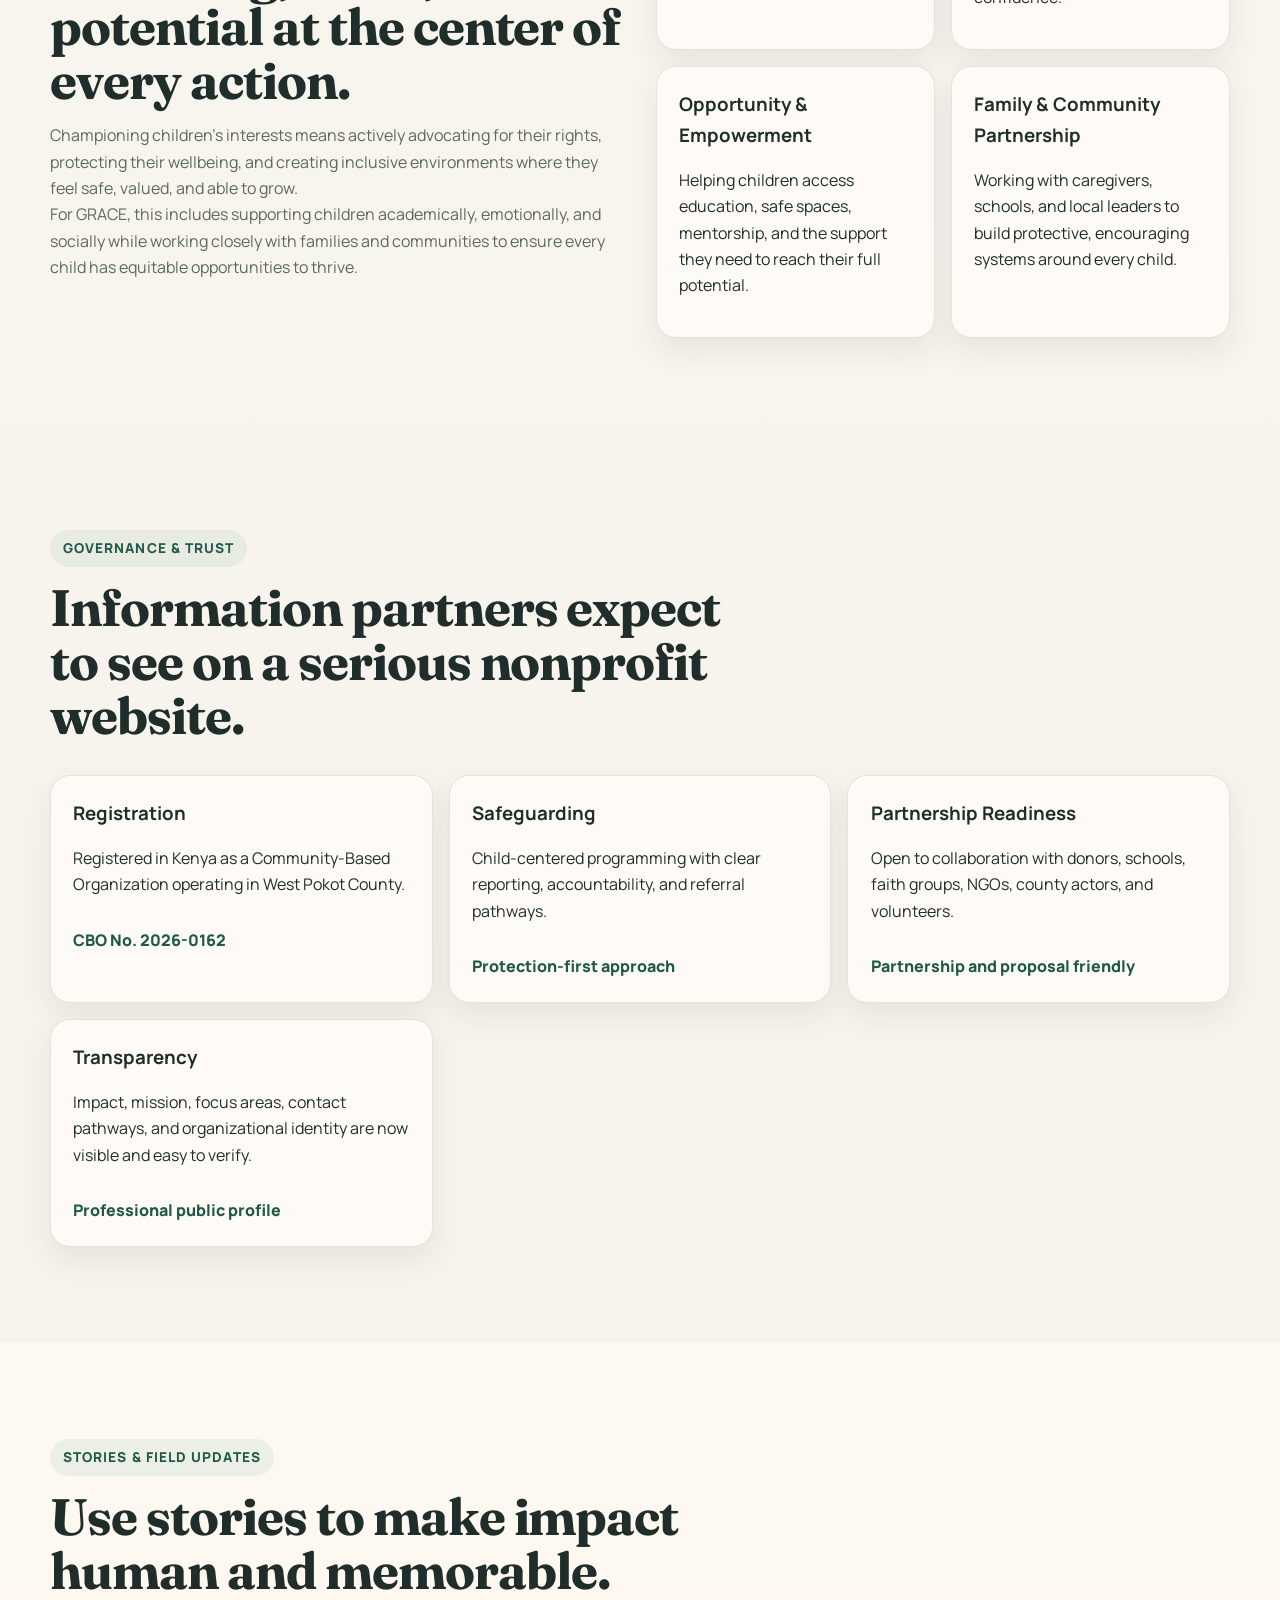
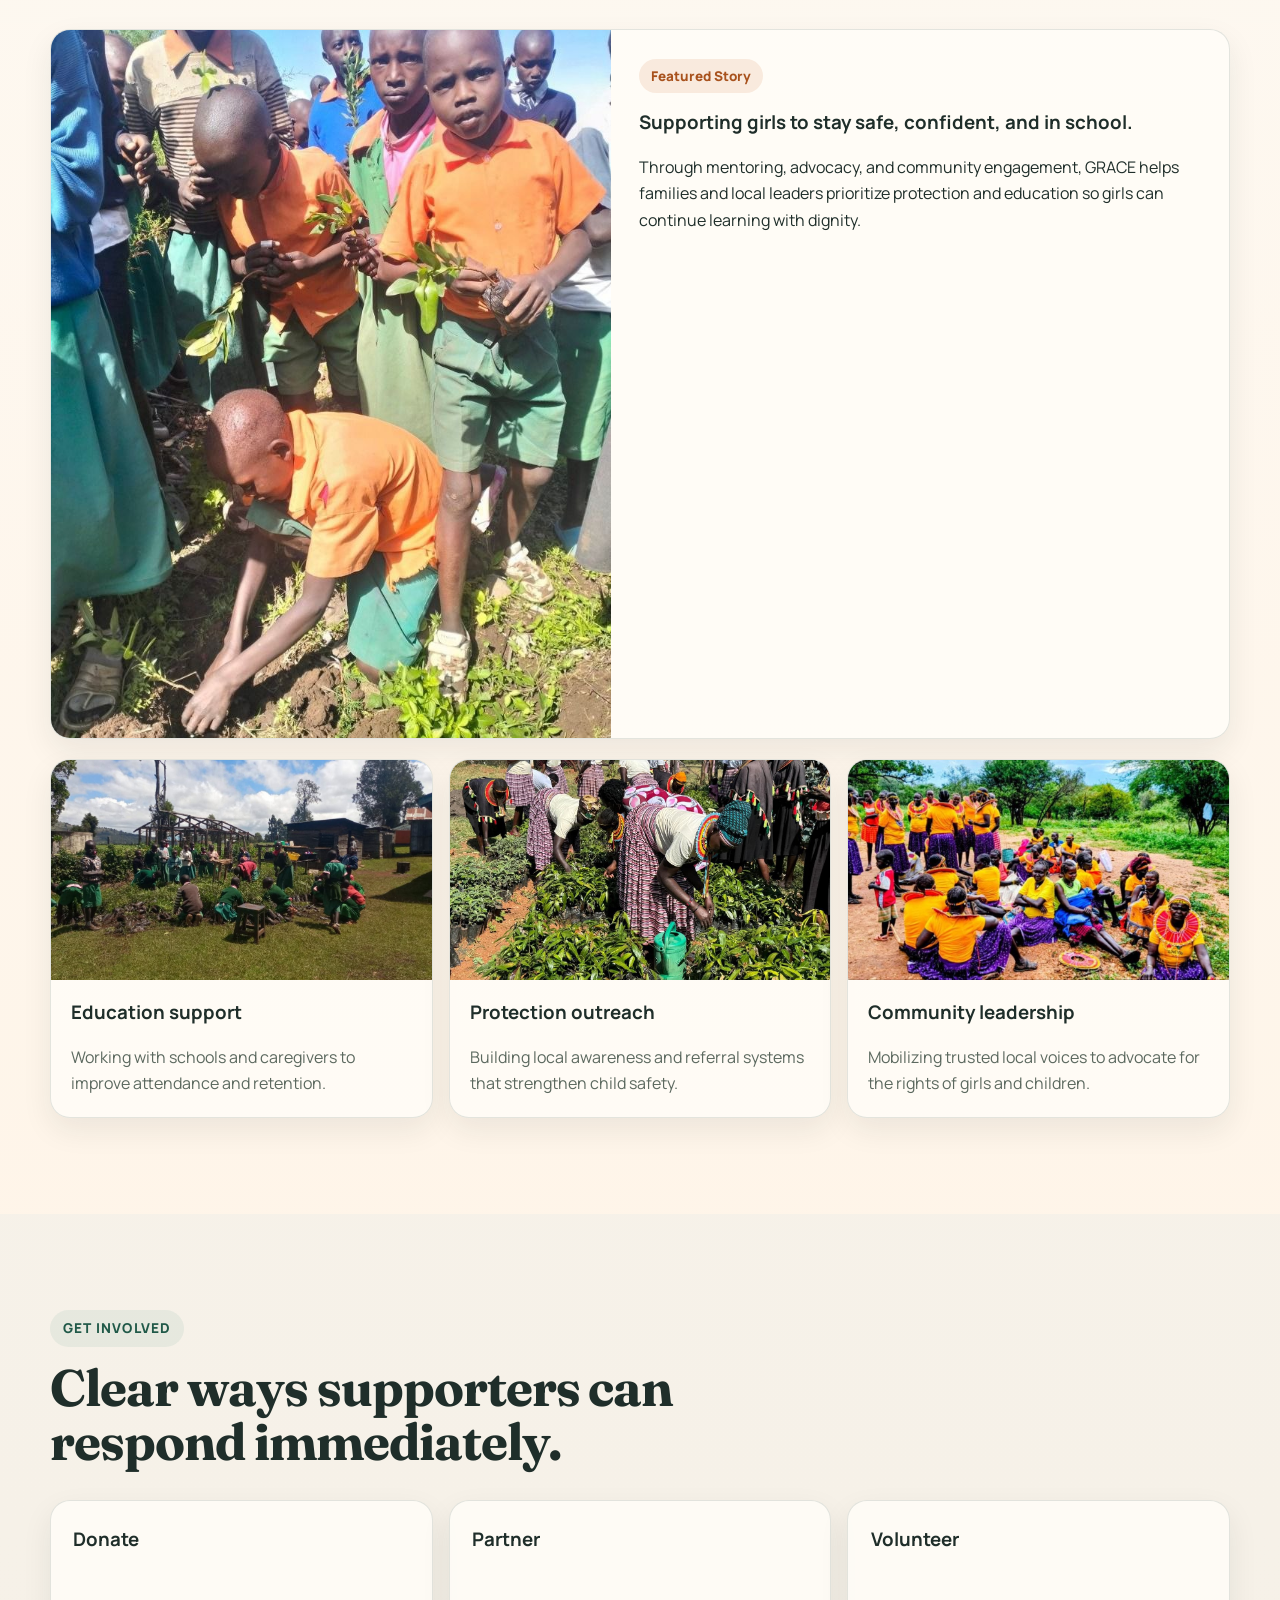
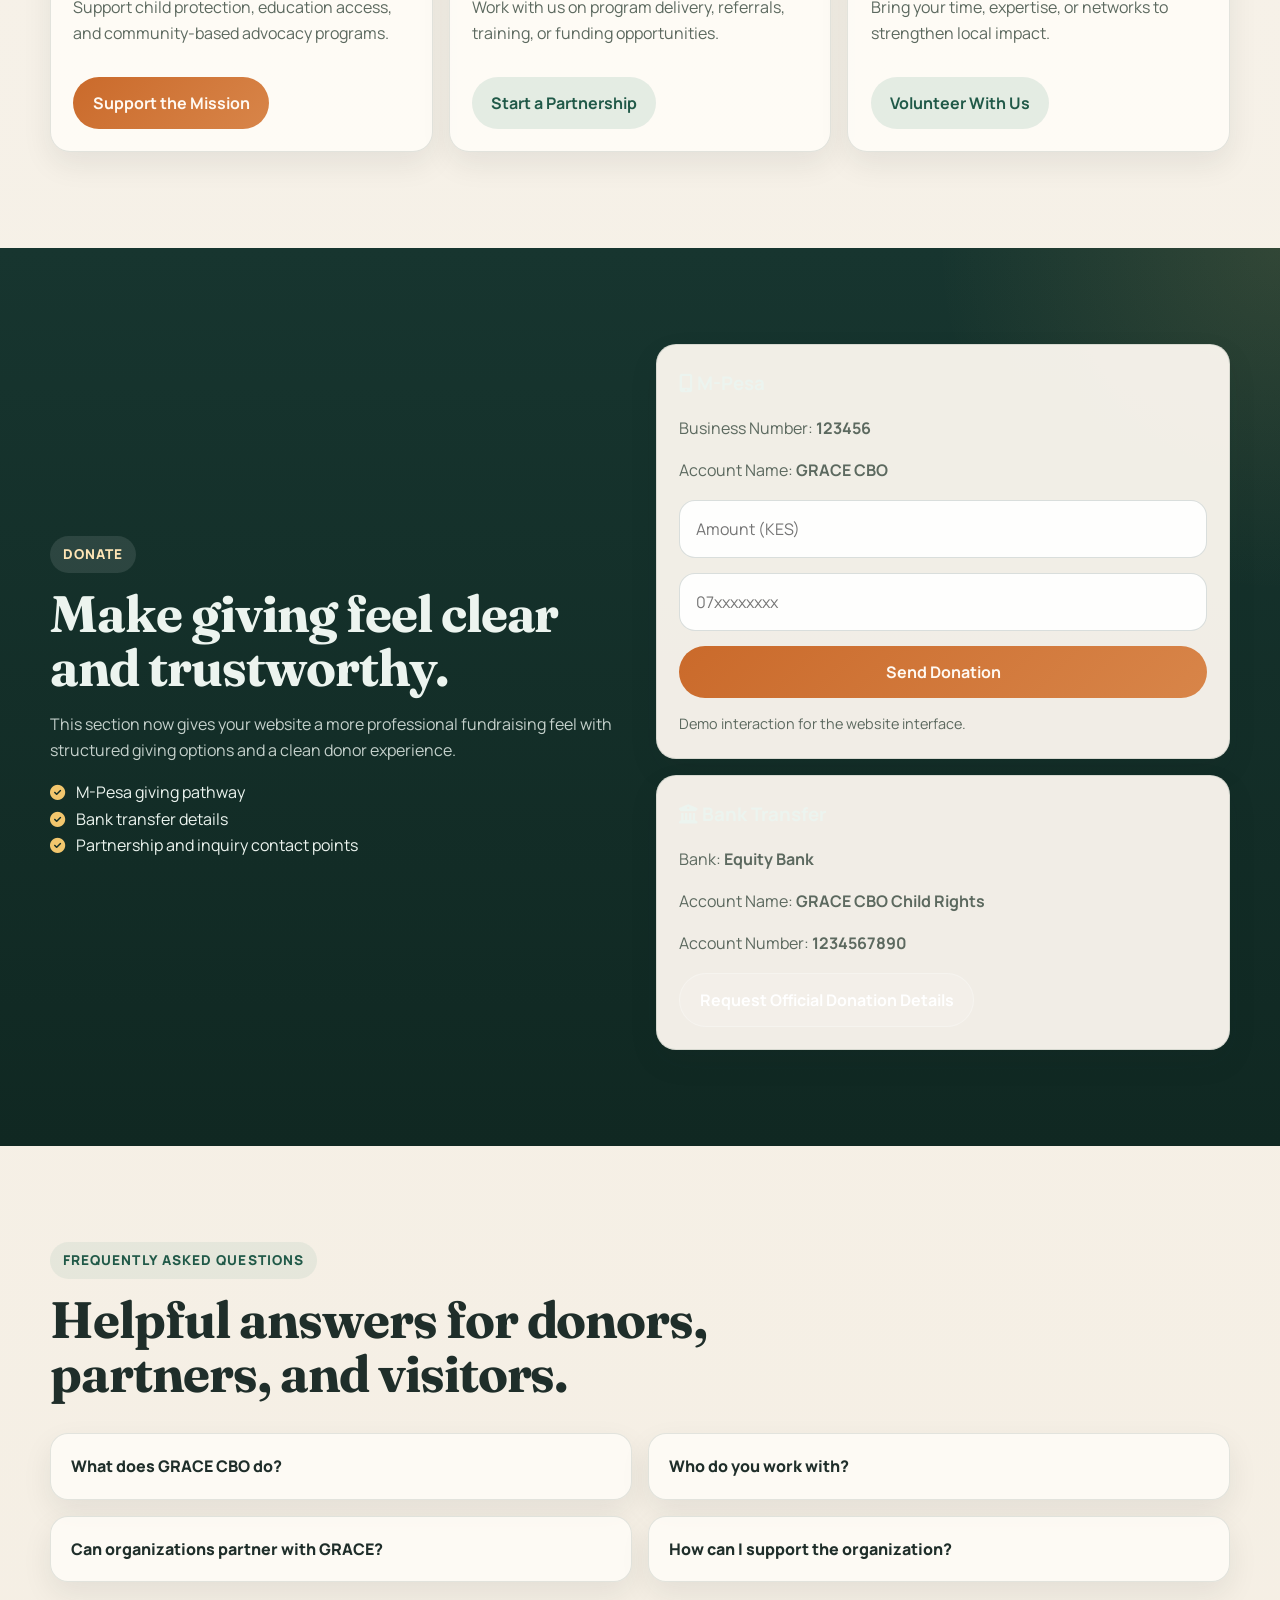
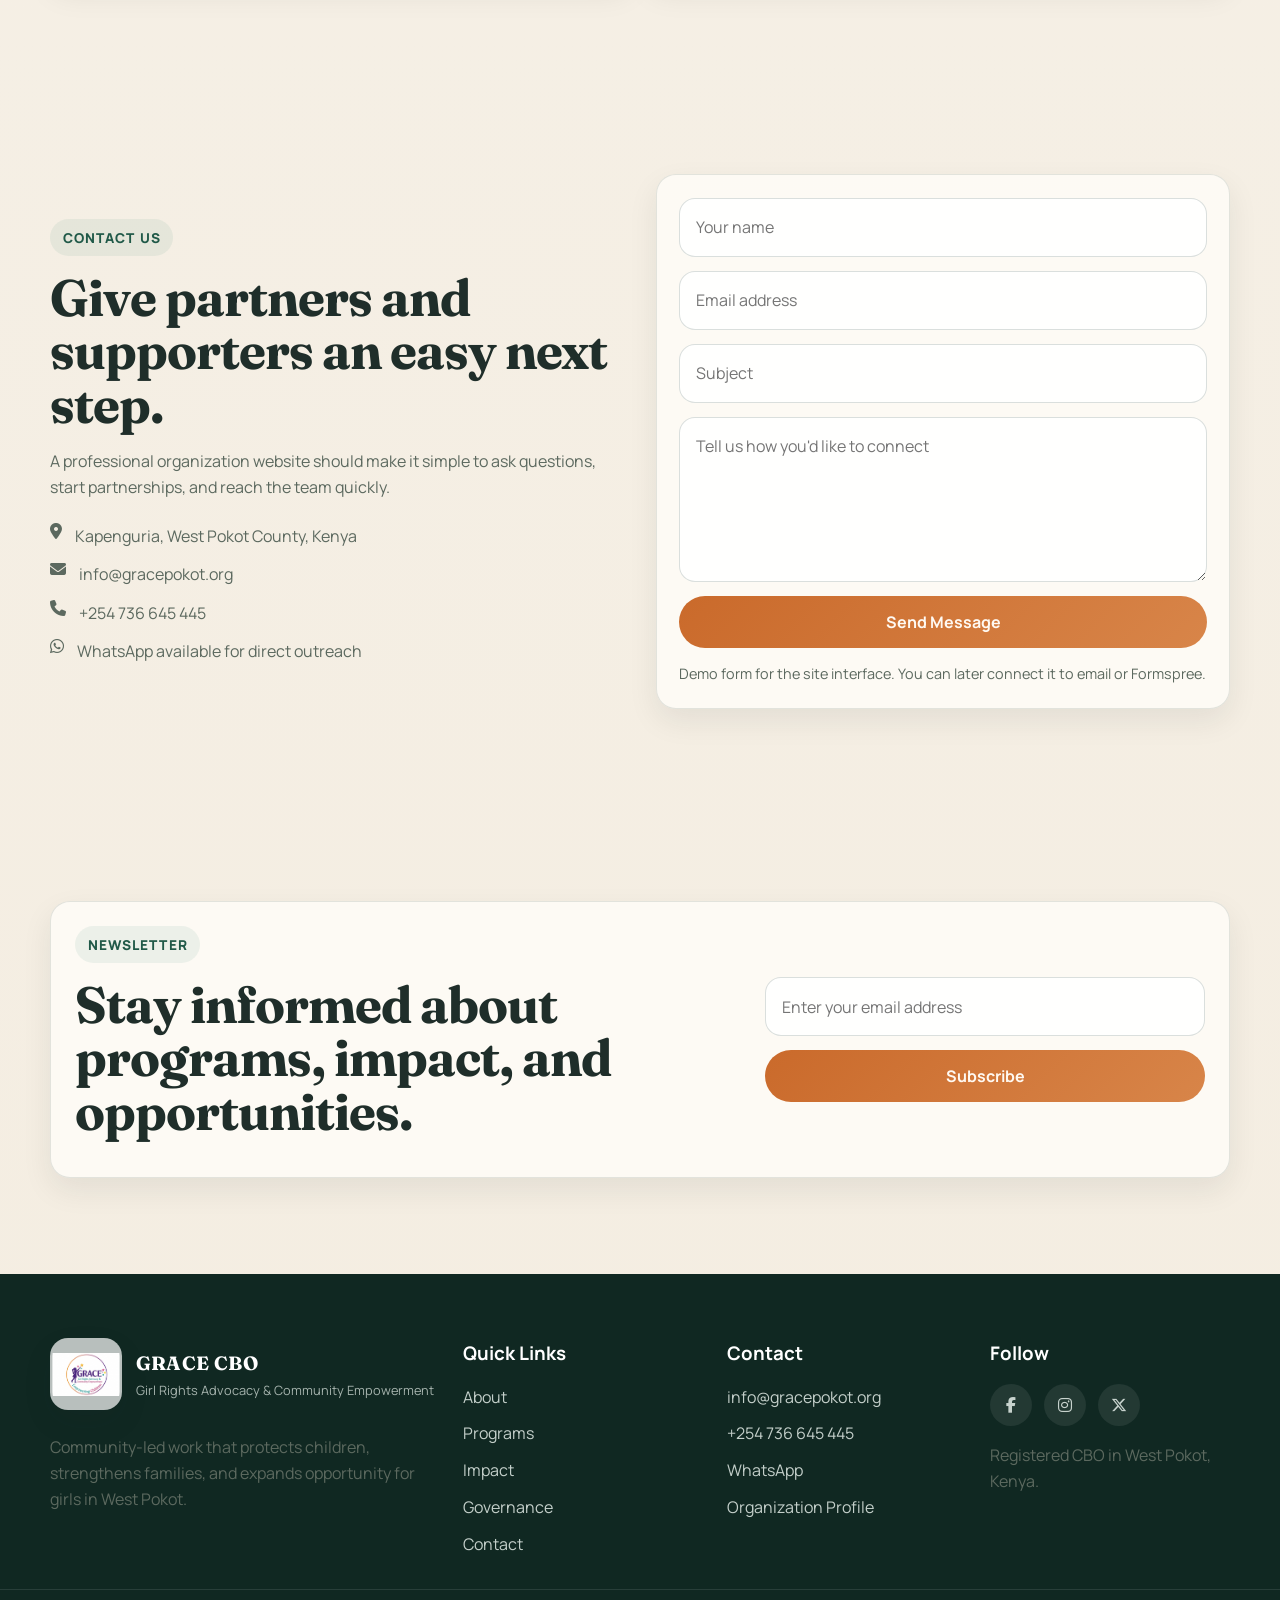
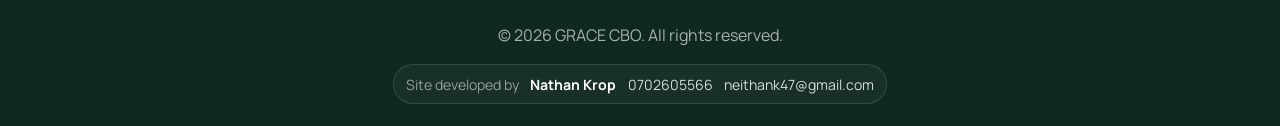
==== commit bc5b91d4: "Add compact developer credit footer" ====
--- a/index.html
+++ b/index.html
@@ -632,6 +632,12 @@
       </div>
       <div class="footer-bottom">
         <p>&copy; <span id="year"></span> GRACE CBO. All rights reserved.</p>
+        <div class="developer-credit" aria-label="Developer details">
+          <span class="developer-label">Site developed by</span>
+          <strong>Nathan Krop</strong>
+          <a href="tel:0702605566">0702605566</a>
+          <a href="mailto:neithank47@gmail.com">neithank47@gmail.com</a>
+        </div>
       </div>
     </footer>
 
--- a/styles.css
+++ b/styles.css
@@ -878,6 +878,41 @@
   color: rgba(236, 244, 239, 0.68);
 }
 
+.developer-credit {
+  width: fit-content;
+  margin: 0.85rem auto 0;
+  padding: 0.45rem 0.75rem;
+  display: flex;
+  flex-wrap: wrap;
+  align-items: center;
+  justify-content: center;
+  gap: 0.35rem 0.7rem;
+  border: 1px solid rgba(255, 255, 255, 0.12);
+  border-radius: 999px;
+  background: rgba(255, 255, 255, 0.04);
+  color: rgba(236, 244, 239, 0.82);
+  font-size: 0.88rem;
+}
+
+.developer-label {
+  color: rgba(236, 244, 239, 0.58);
+}
+
+.developer-credit strong {
+  color: #fff;
+  font-weight: 700;
+}
+
+.developer-credit a {
+  color: rgba(236, 244, 239, 0.88);
+  text-decoration: none;
+}
+
+.developer-credit a:hover,
+.developer-credit a:focus-visible {
+  color: #fff;
+}
+
 .back-to-top {
   position: fixed;
   right: 1.2rem;
@@ -1056,4 +1091,10 @@
     right: 1rem;
     bottom: 4.7rem;
   }
-}
+
+  .developer-credit {
+    width: min(100%, 360px);
+    padding: 0.45rem 0.7rem;
+    border-radius: 18px;
+  }
+}
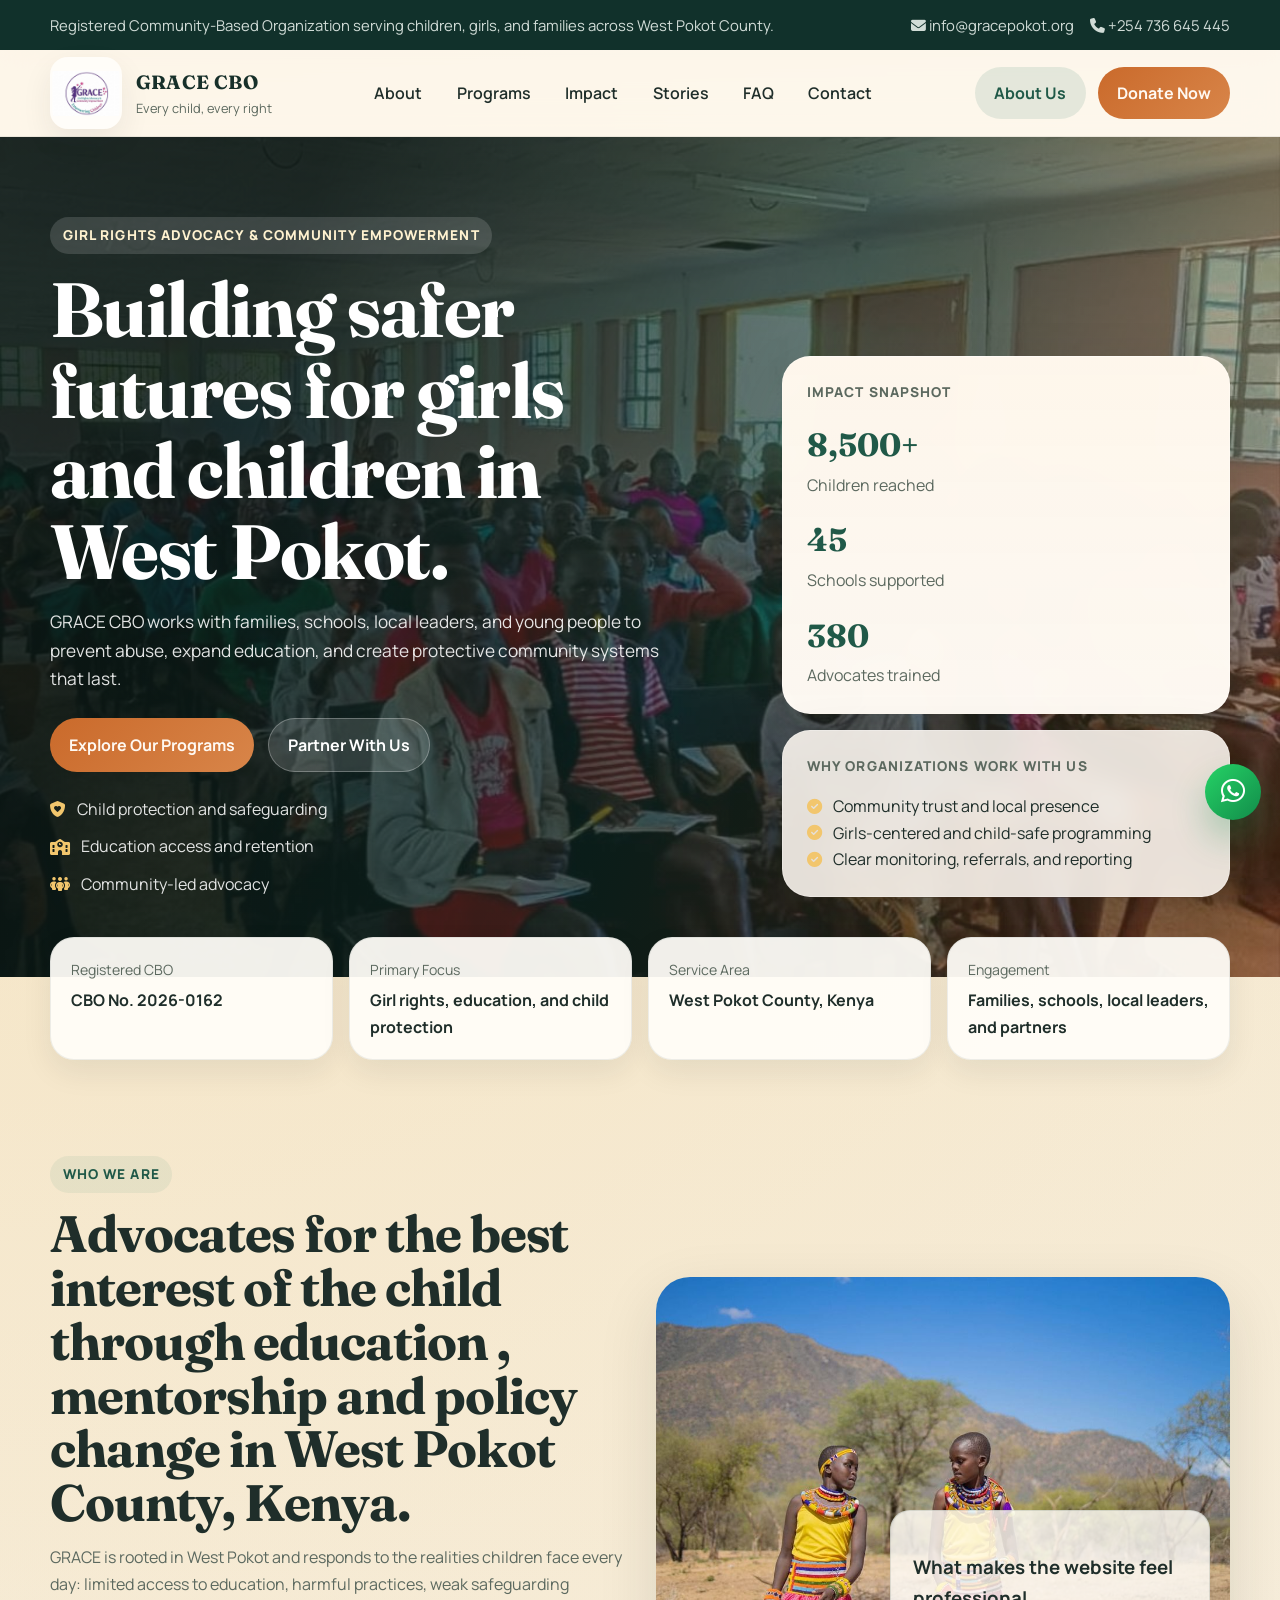
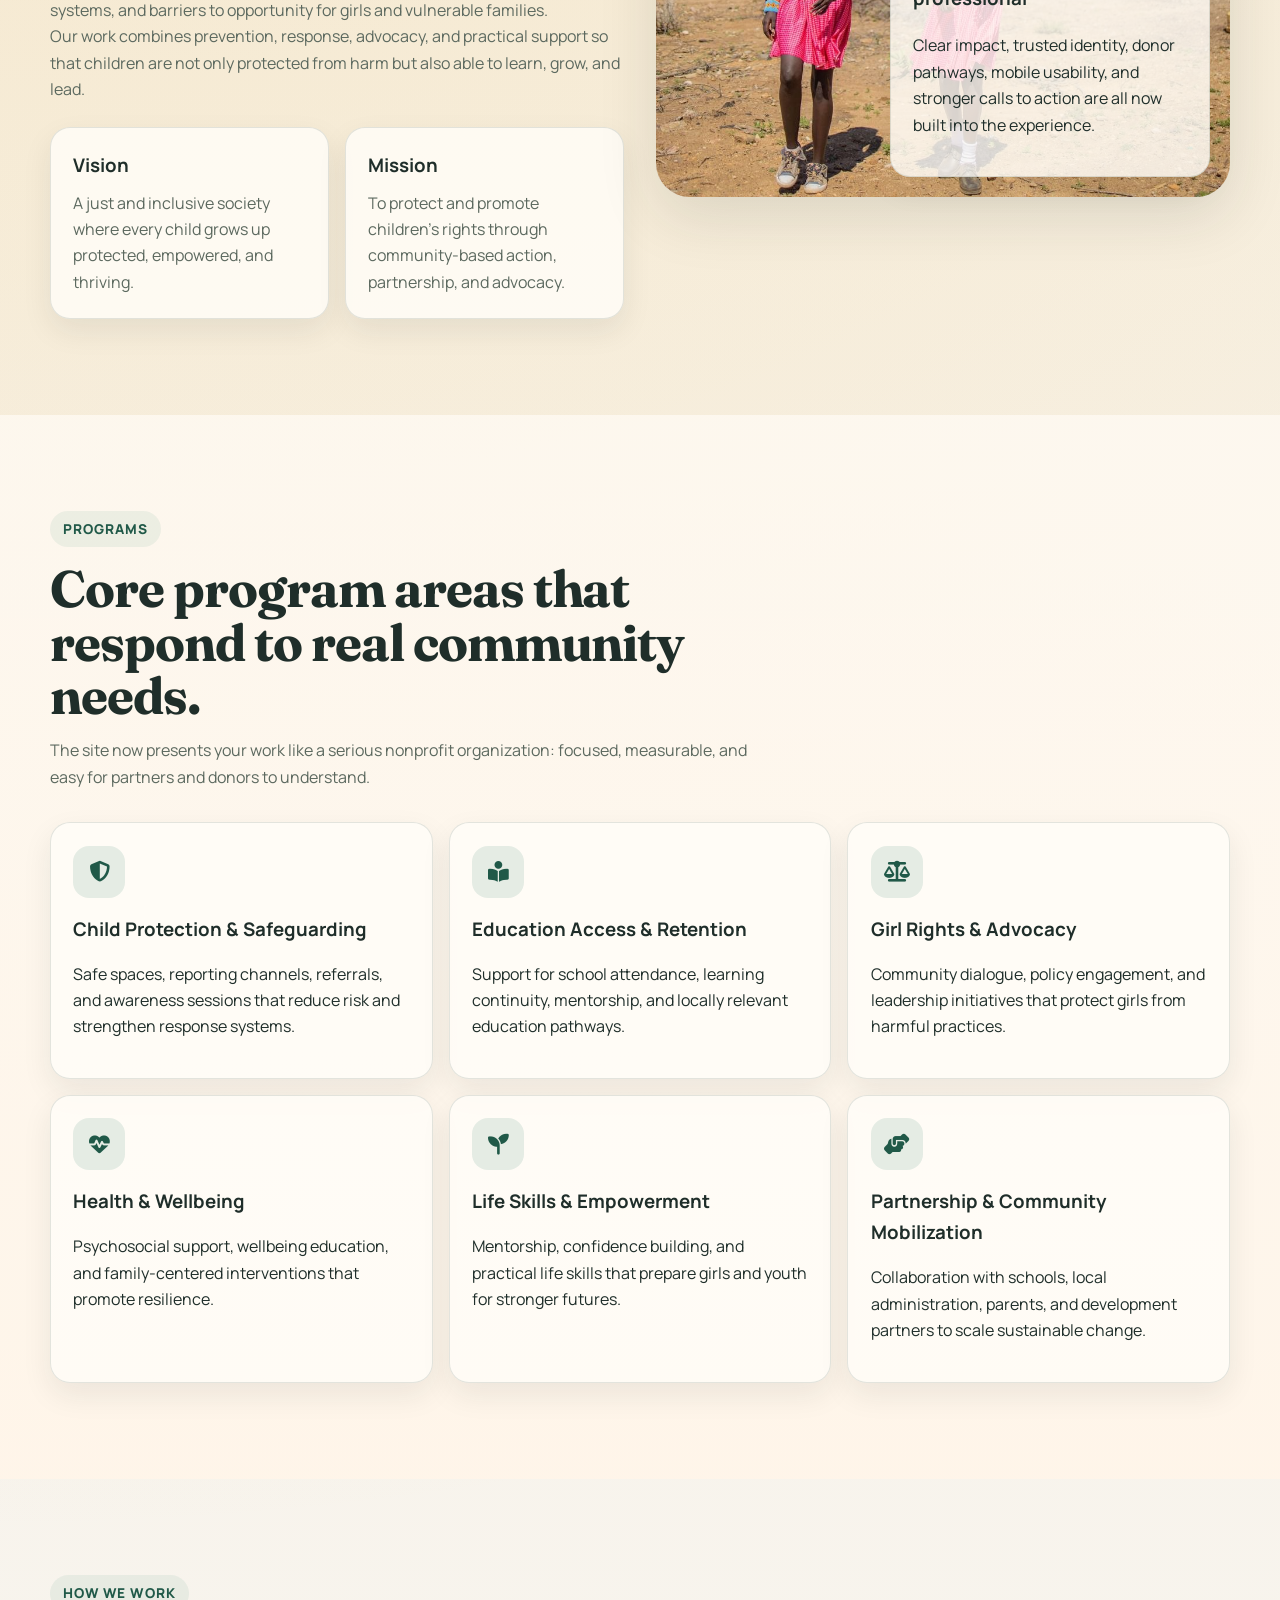
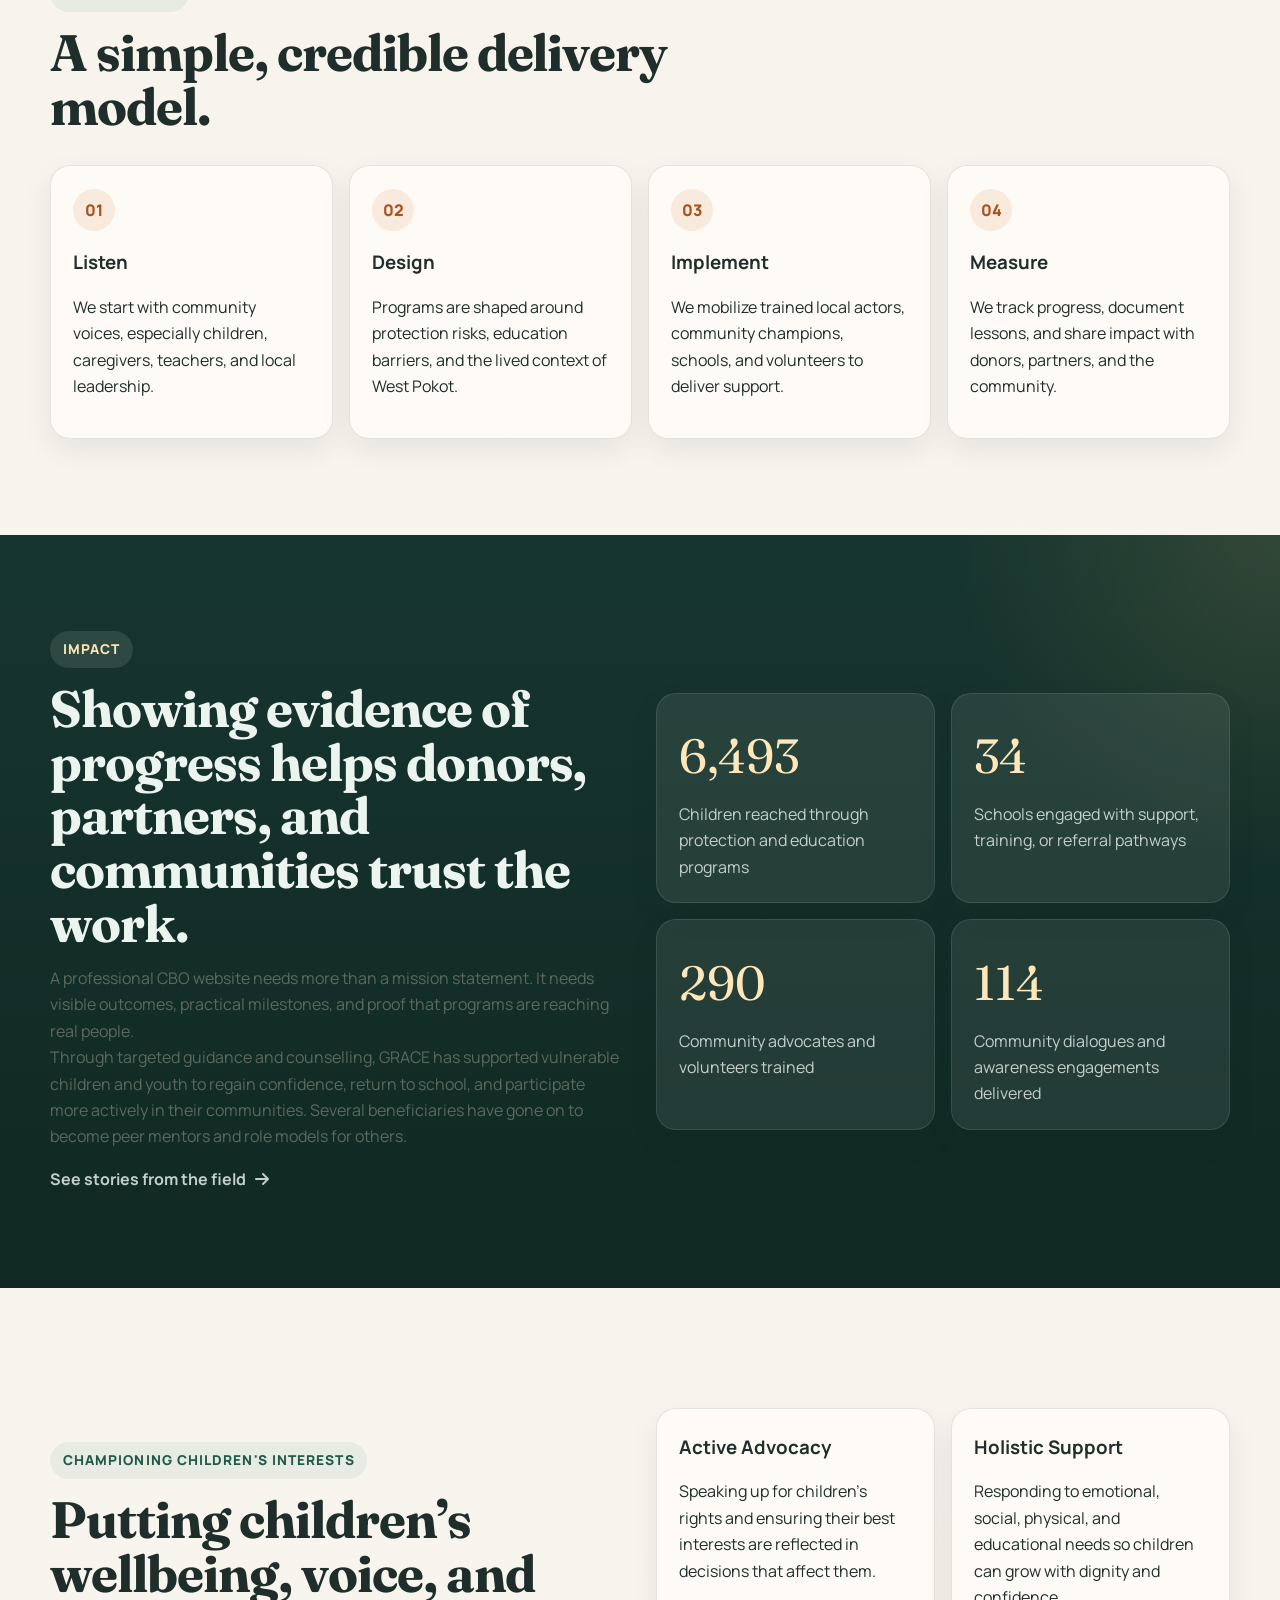
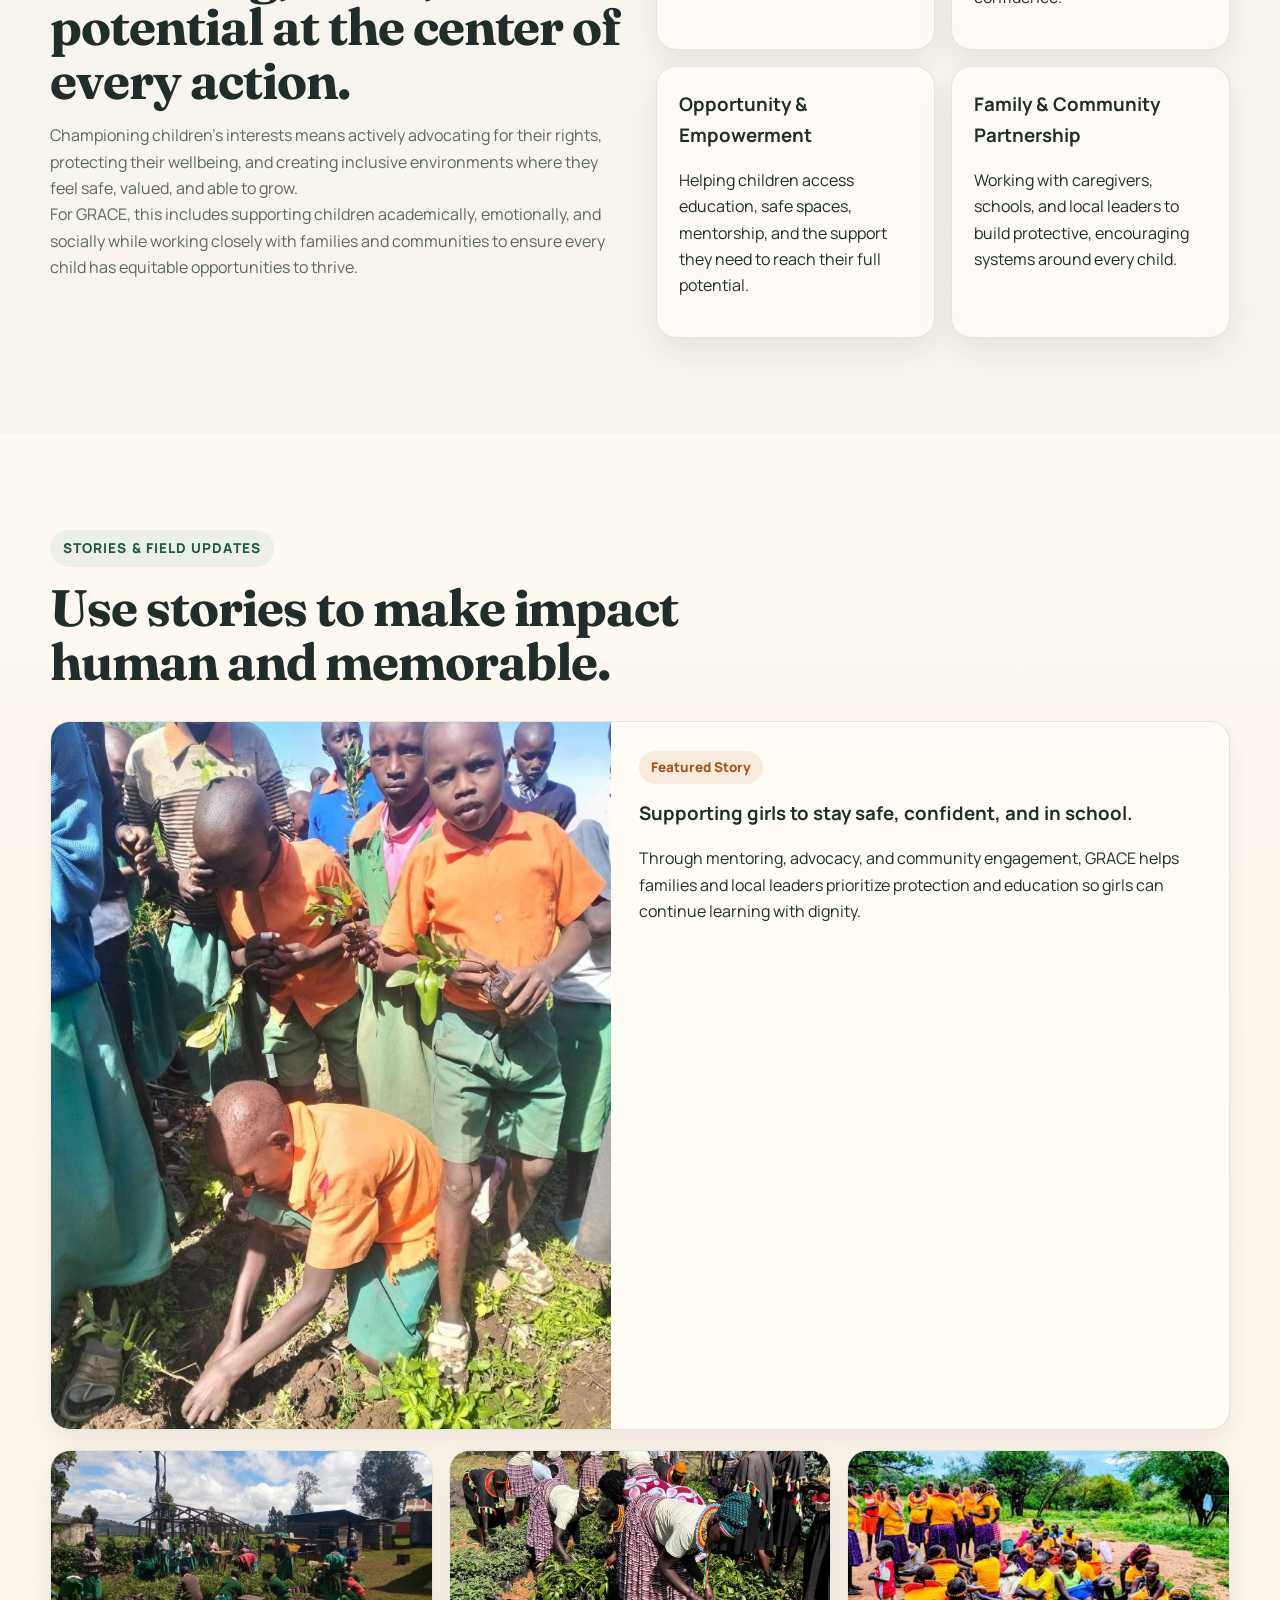
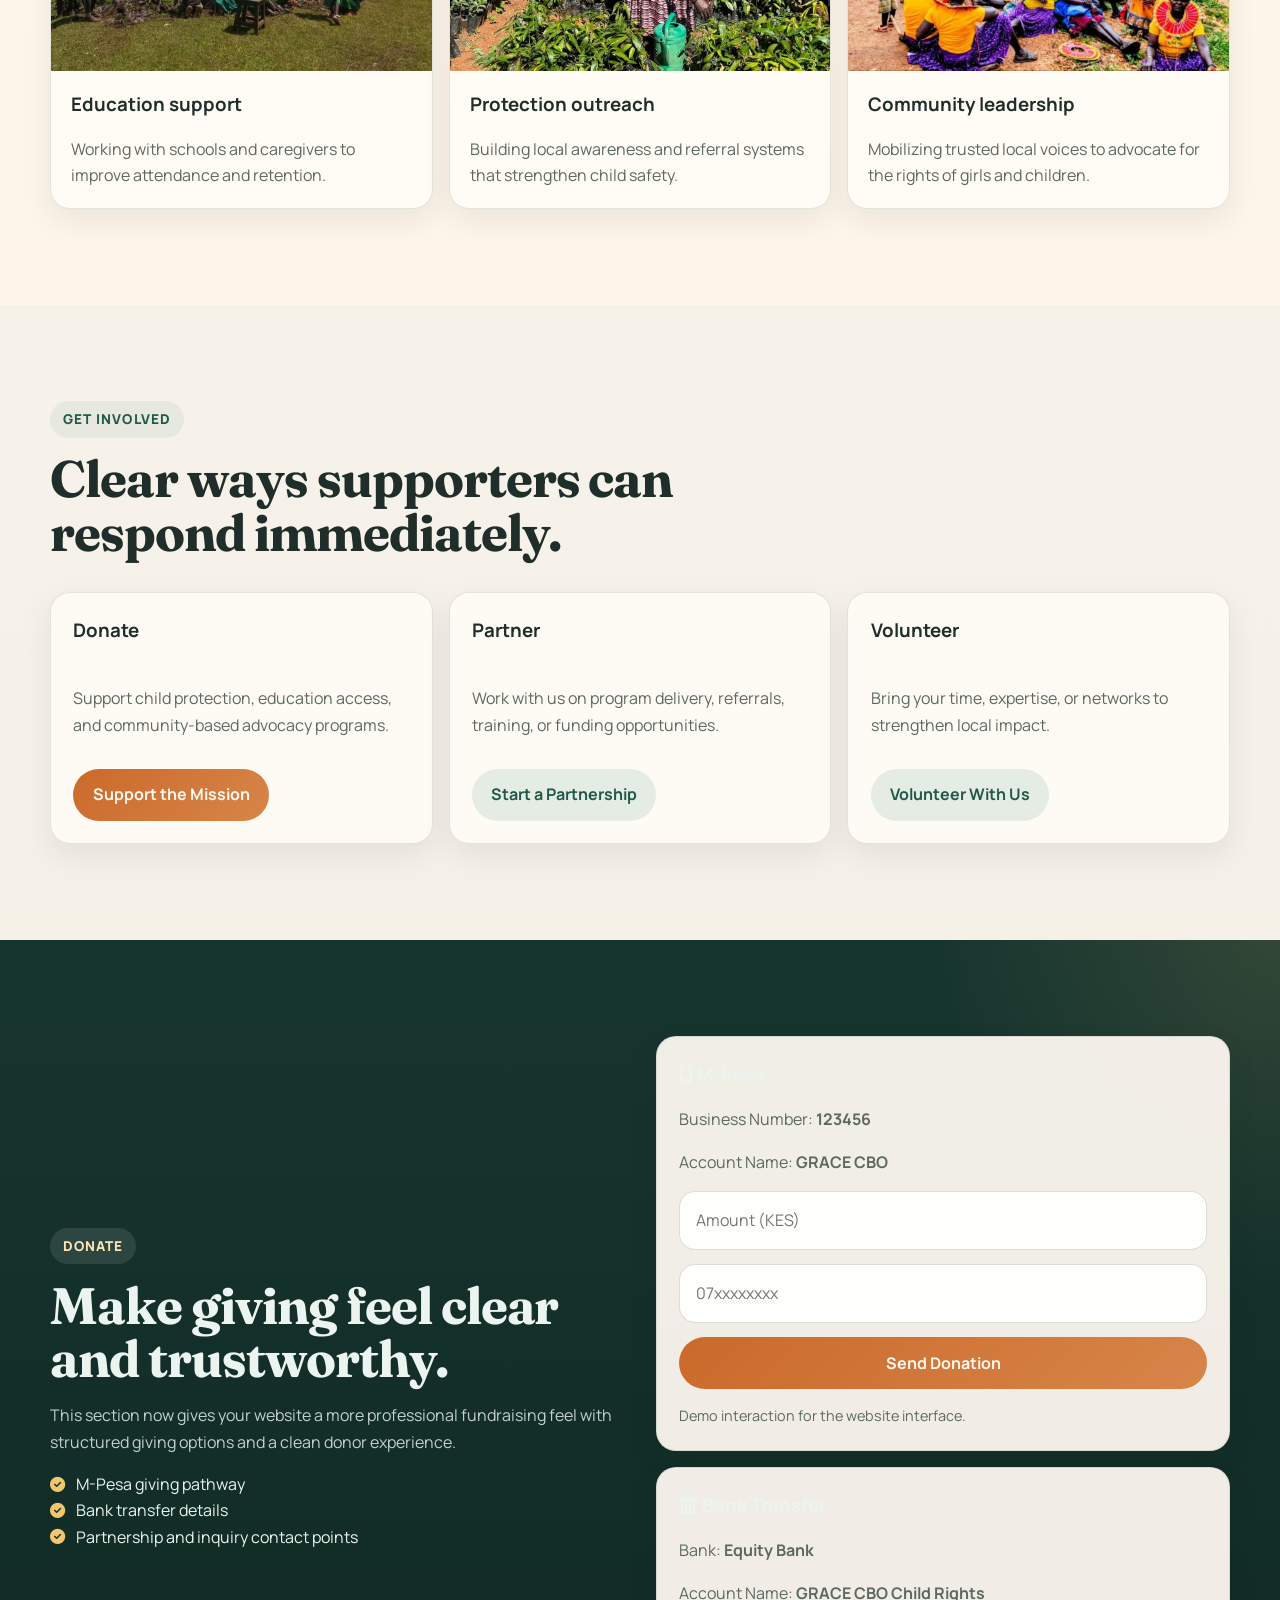
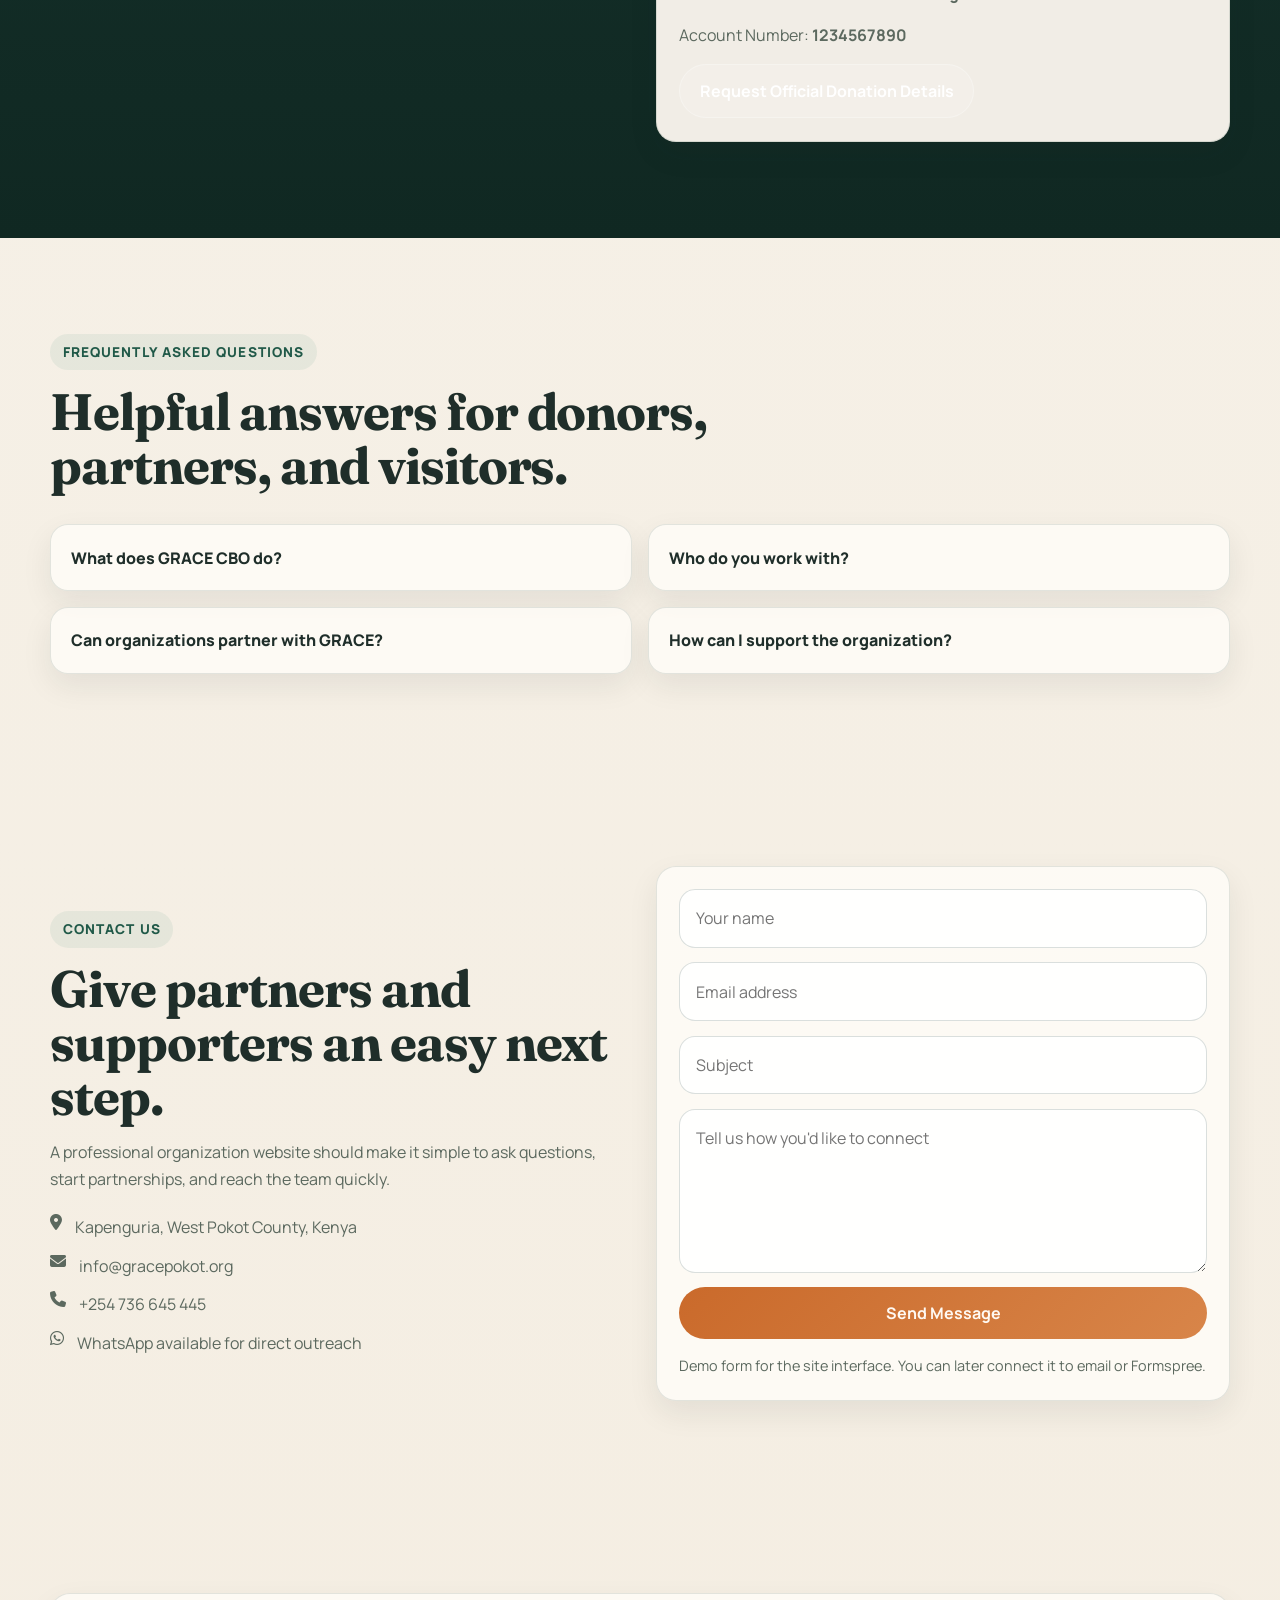
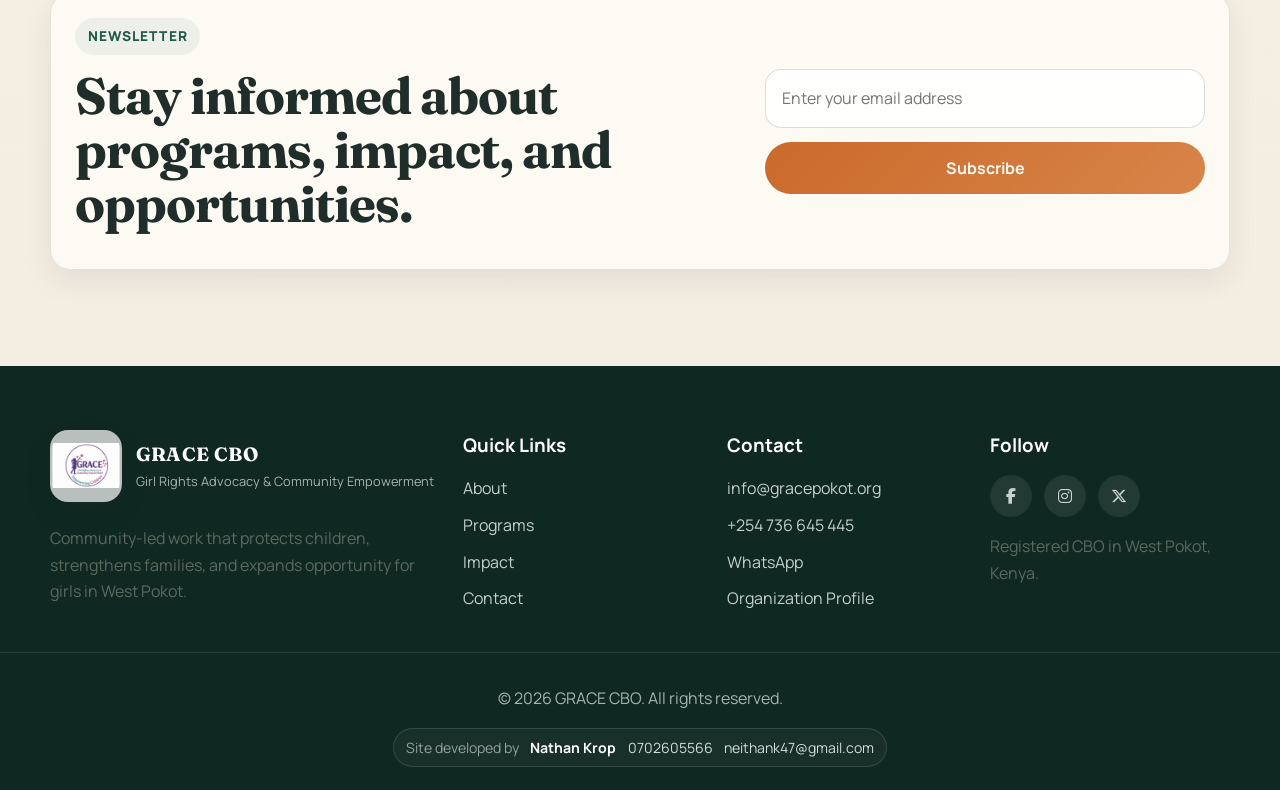
==== commit e951a917: "add" ====
--- a/index.html
+++ b/index.html
@@ -16,7 +16,7 @@
       property="og:description"
       content="Community-led child protection, education, and empowerment programs for children and families in West Pokot."
     />
-    <meta property="og:image" content="LOGO/Grace.png" />
+    <meta property="og:image" content="LOGO/logo2.jpg" />
     <meta property="og:type" content="website" />
     <meta name="twitter:card" content="summary_large_image" />
     <title>GRACE CBO | Girl Rights Advocacy & Community Empowerment</title>
@@ -41,7 +41,7 @@
         "name": "GRACE - Girl Rights Advocacy & Community Empowerment",
         "description": "Community-based organization protecting children's rights in West Pokot, Kenya.",
         "url": "https://gracepokot.org",
-        "logo": "LOGO/Grace.png",
+        "logo": "LOGO/logo2.jpg",
         "address": {
           "@type": "PostalAddress",
           "addressRegion": "West Pokot County",
@@ -76,7 +76,7 @@
     <header class="site-header" id="home">
       <div class="container header-inner">
         <a href="#home" class="logo" aria-label="GRACE CBO Home">
-          <img src="LOGO/Grace.png" alt="GRACE CBO logo" class="logo-image" />
+          <img src="LOGO/logo2.jpg" alt="GRACE CBO logo" class="logo-image" />
           <div class="logo-lockup">
             <span class="logo-text">GRACE CBO</span>
             <span class="logo-subtext">Every child, every right</span>
@@ -100,7 +100,6 @@
             <li><a href="#about">About</a></li>
             <li><a href="#programs">Programs</a></li>
             <li><a href="#impact">Impact</a></li>
-            <li><a href="#governance">Governance</a></li>
             <li><a href="#stories">Stories</a></li>
             <li><a href="#faq">FAQ</a></li>
             <li><a href="#contact">Contact</a></li>
@@ -218,7 +217,7 @@
             <div class="visual-card">
               <h3>What makes the website feel professional</h3>
               <p>
-                Clear impact, trusted identity, donor pathways, governance visibility, mobile usability,
+                Clear impact, trusted identity, donor pathways, mobile usability,
                 and stronger calls to action are all now built into the experience.
               </p>
             </div>
@@ -378,38 +377,6 @@
         </div>
       </section>
 
-      <section class="section" id="governance">
-        <div class="container">
-          <div class="section-heading" data-reveal>
-            <span class="eyebrow">Governance & Trust</span>
-            <h2>Information partners expect to see on a serious nonprofit website.</h2>
-          </div>
-
-          <div class="governance-grid">
-            <article class="governance-card" data-reveal>
-              <h3>Registration</h3>
-              <p>Registered in Kenya as a Community-Based Organization operating in West Pokot County.</p>
-              <span>CBO No. 2026-0162</span>
-            </article>
-            <article class="governance-card" data-reveal>
-              <h3>Safeguarding</h3>
-              <p>Child-centered programming with clear reporting, accountability, and referral pathways.</p>
-              <span>Protection-first approach</span>
-            </article>
-            <article class="governance-card" data-reveal>
-              <h3>Partnership Readiness</h3>
-              <p>Open to collaboration with donors, schools, faith groups, NGOs, county actors, and volunteers.</p>
-              <span>Partnership and proposal friendly</span>
-            </article>
-            <article class="governance-card" data-reveal>
-              <h3>Transparency</h3>
-              <p>Impact, mission, focus areas, contact pathways, and organizational identity are now visible and easy to verify.</p>
-              <span>Professional public profile</span>
-            </article>
-          </div>
-        </div>
-      </section>
-
       <section class="section section-tinted" id="stories">
         <div class="container">
           <div class="section-heading" data-reveal>
@@ -588,7 +555,7 @@
       <div class="container footer-main">
         <div class="footer-brand">
           <a href="#home" class="logo footer-logo" aria-label="GRACE CBO Home">
-            <img src="LOGO/Grace.png" alt="GRACE CBO logo" class="logo-image" />
+            <img src="LOGO/logo2.jpg" alt="GRACE CBO logo" class="logo-image" />
             <div class="logo-lockup">
               <span class="logo-text">GRACE CBO</span>
               <span class="logo-subtext">Girl Rights Advocacy & Community Empowerment</span>
@@ -605,7 +572,6 @@
             <li><a href="#about">About</a></li>
             <li><a href="#programs">Programs</a></li>
             <li><a href="#impact">Impact</a></li>
-            <li><a href="#governance">Governance</a></li>
             <li><a href="#contact">Contact</a></li>
           </ul>
         </div>
--- a/styles.css
+++ b/styles.css
@@ -96,6 +96,13 @@
   backdrop-filter: blur(16px);
   background: rgba(255, 250, 243, 0.82);
   border-bottom: 1px solid rgba(29, 56, 49, 0.08);
+  transition: transform 0.3s ease, opacity 0.3s ease;
+}
+
+.site-header.header-hidden {
+  transform: translateY(-100%);
+  opacity: 0;
+  pointer-events: none;
 }
 
 .header-inner {
